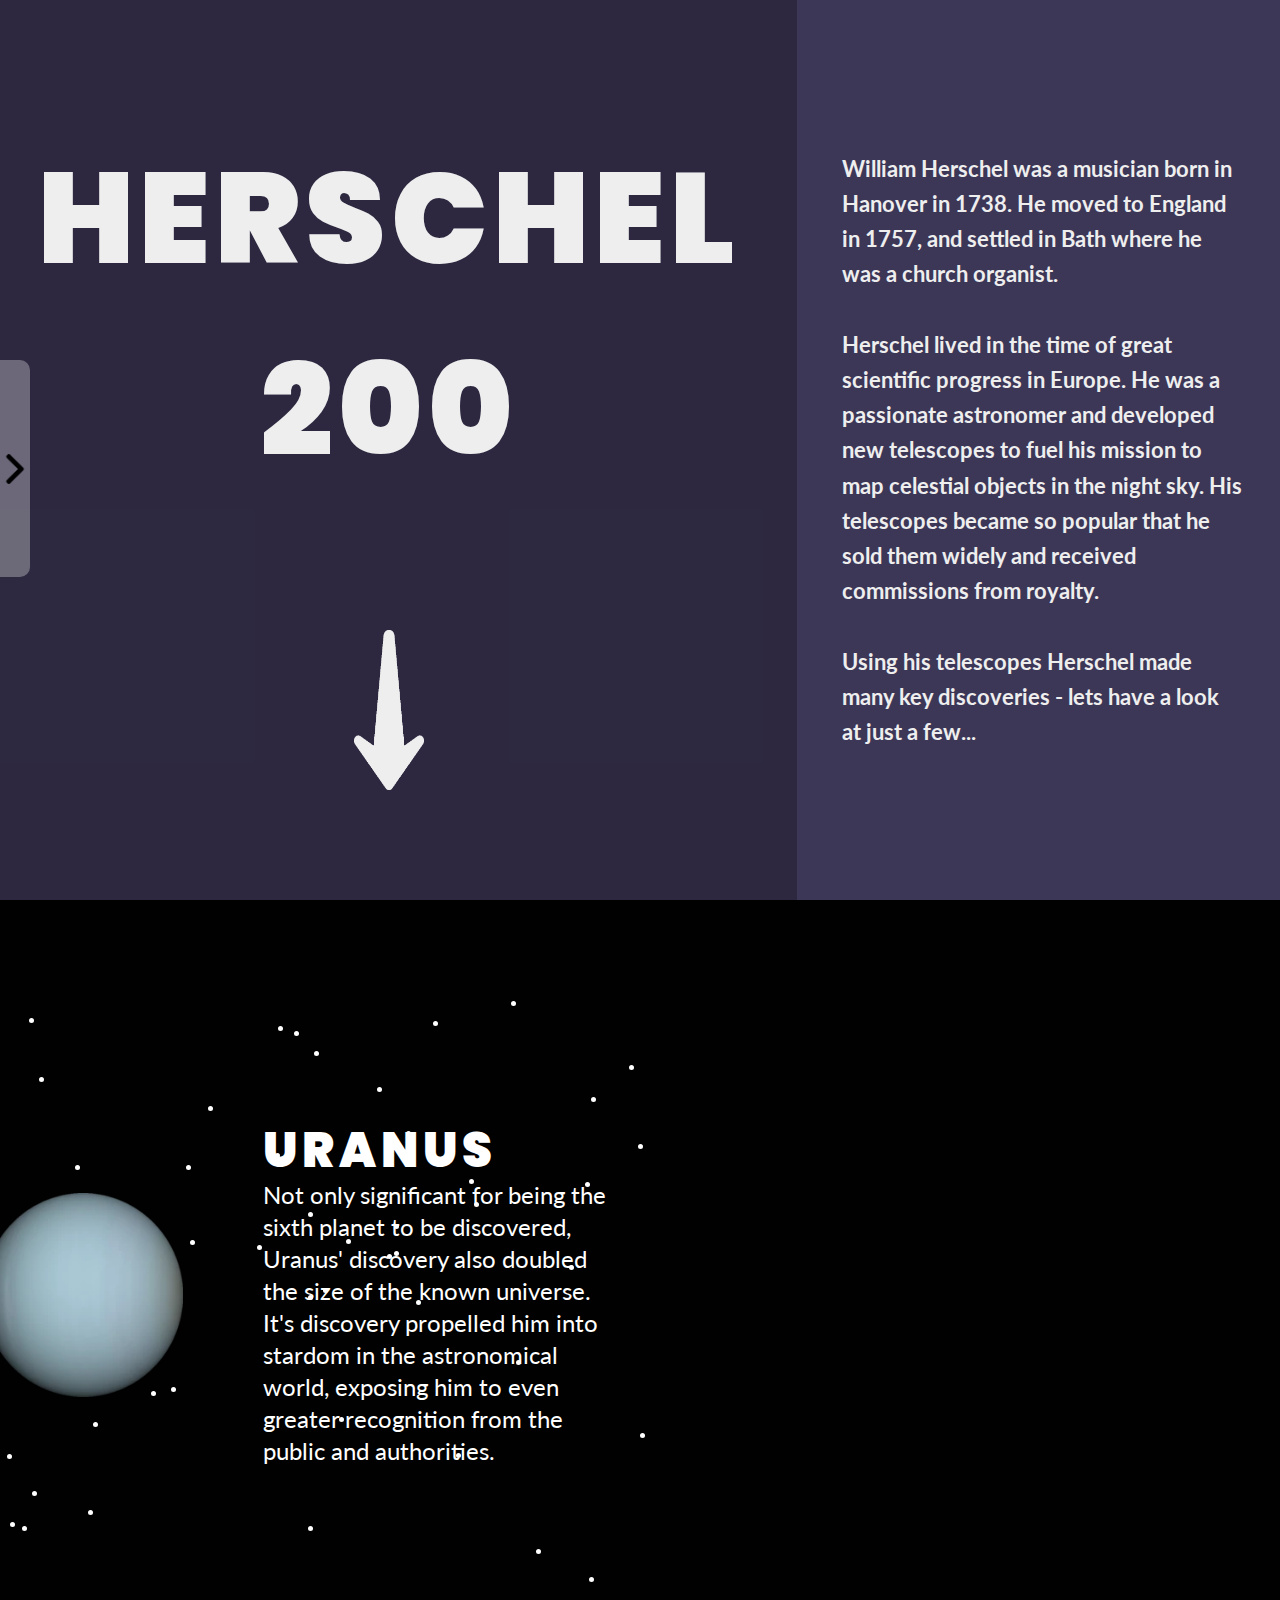
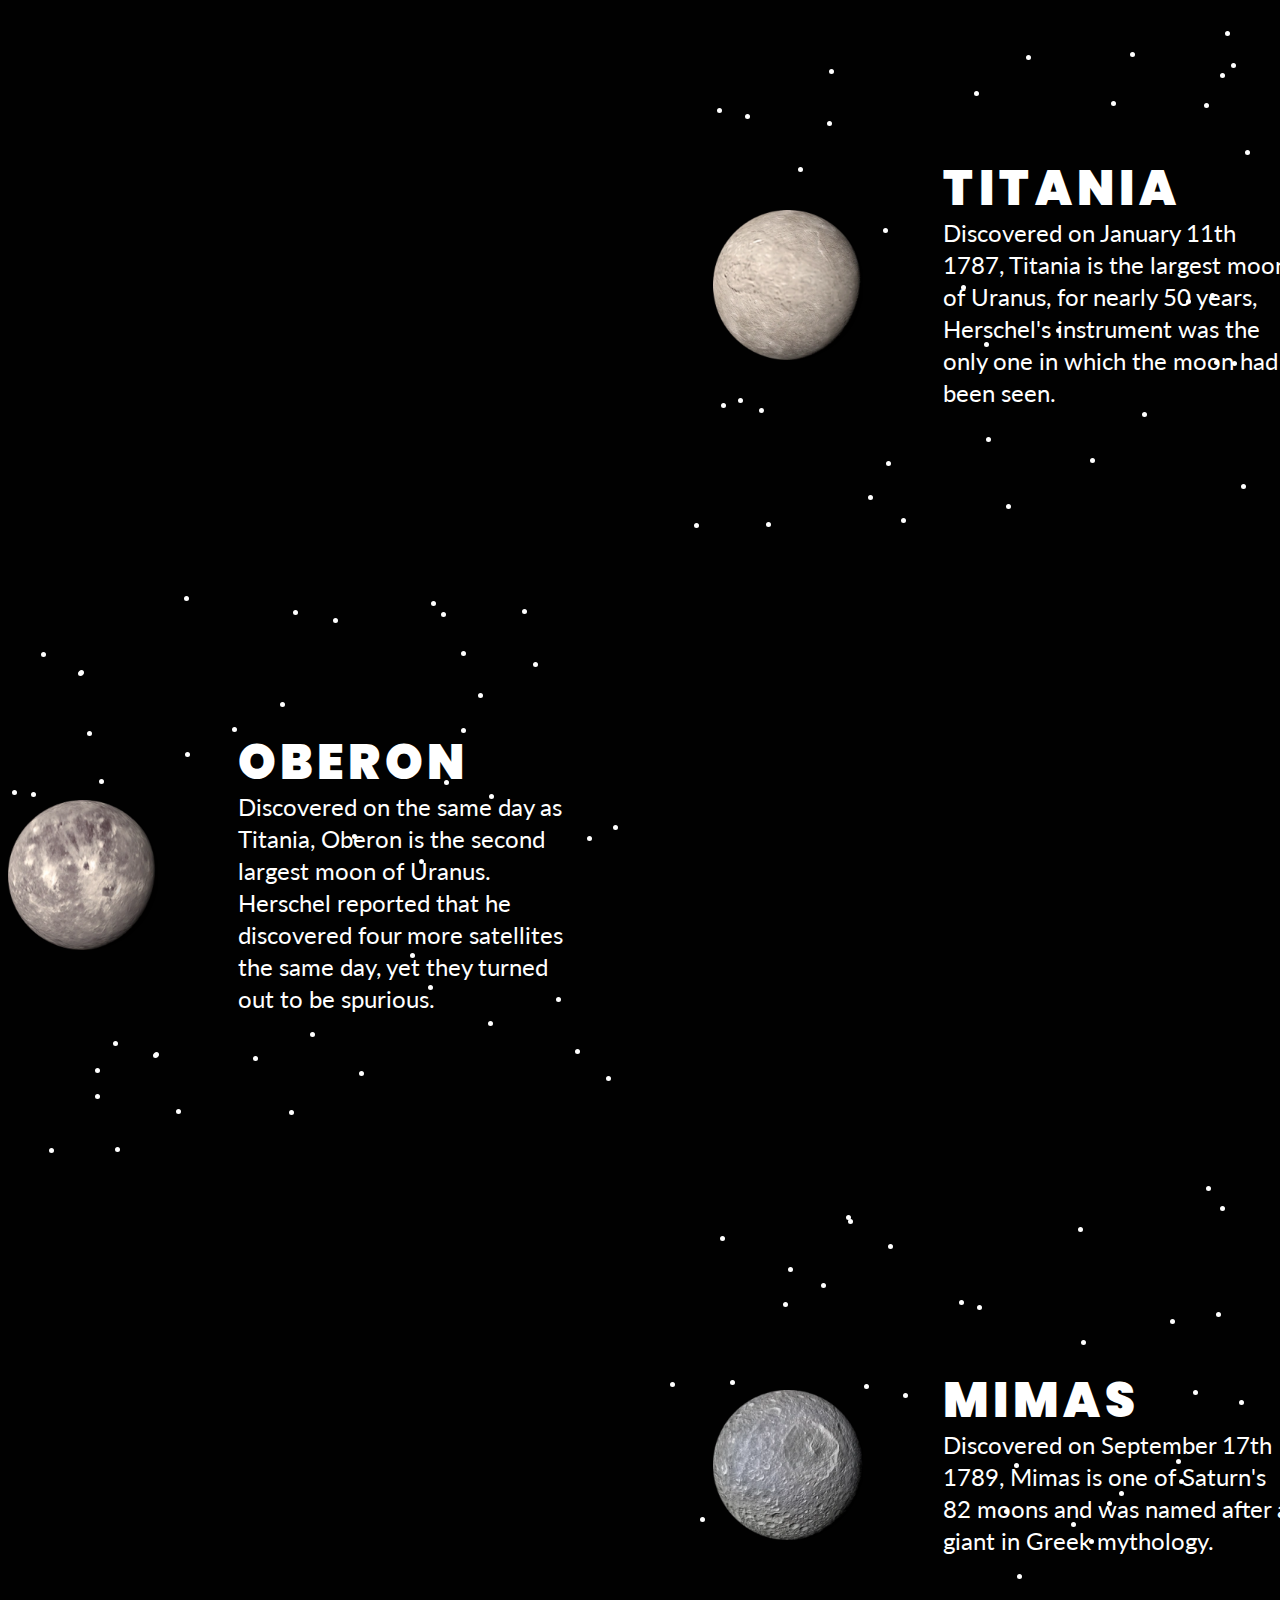
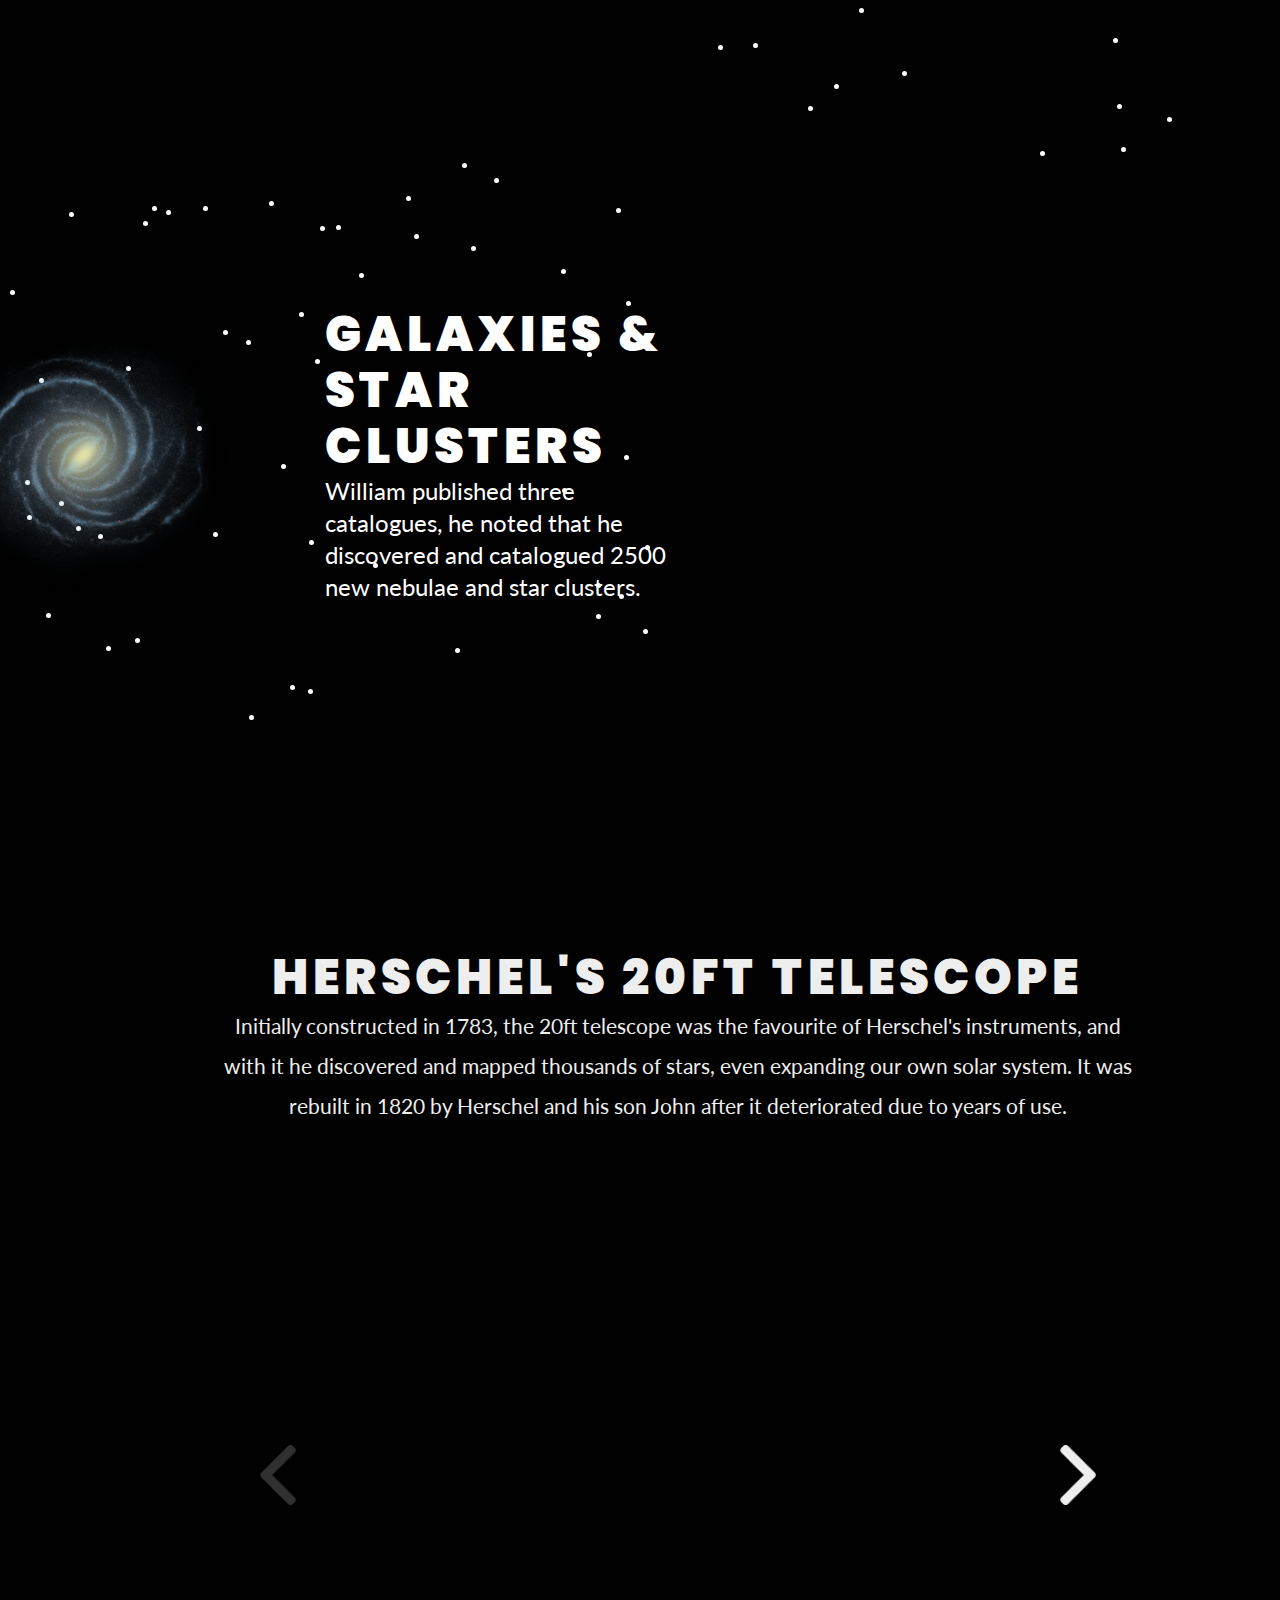
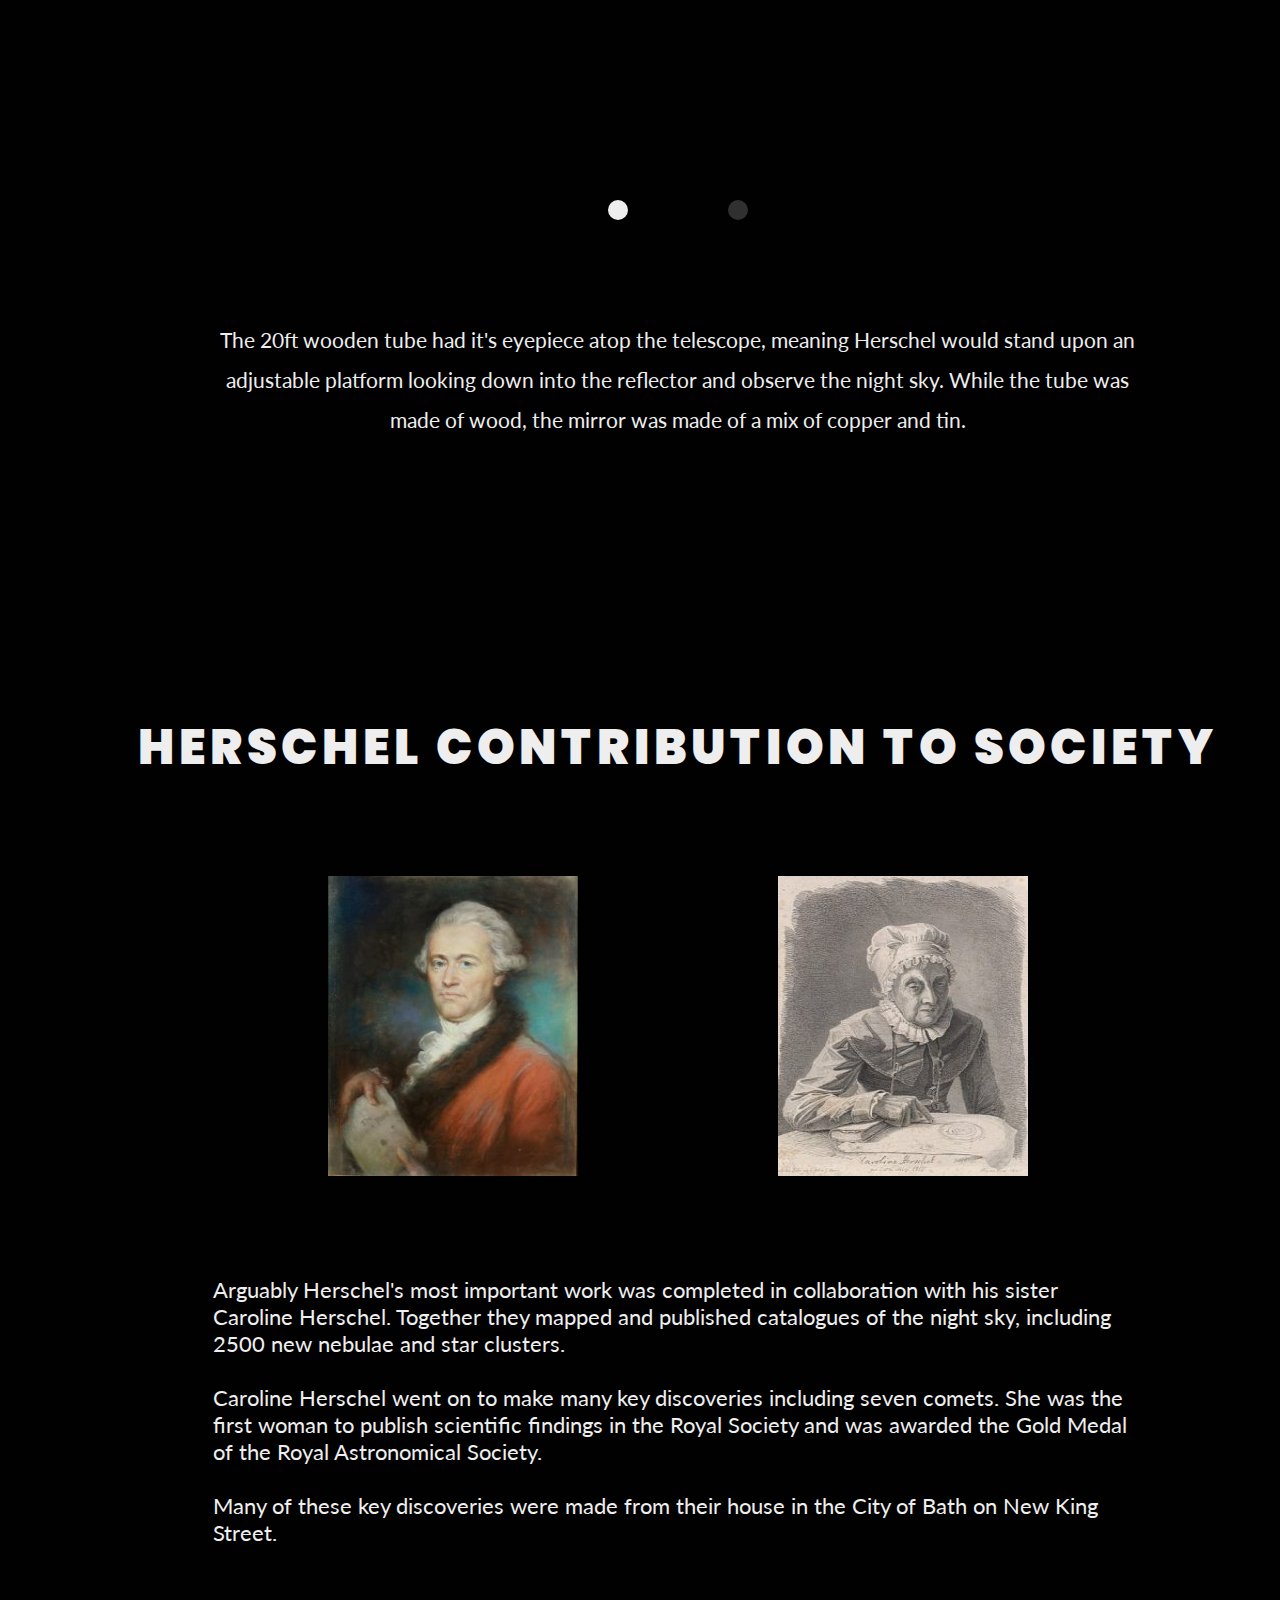
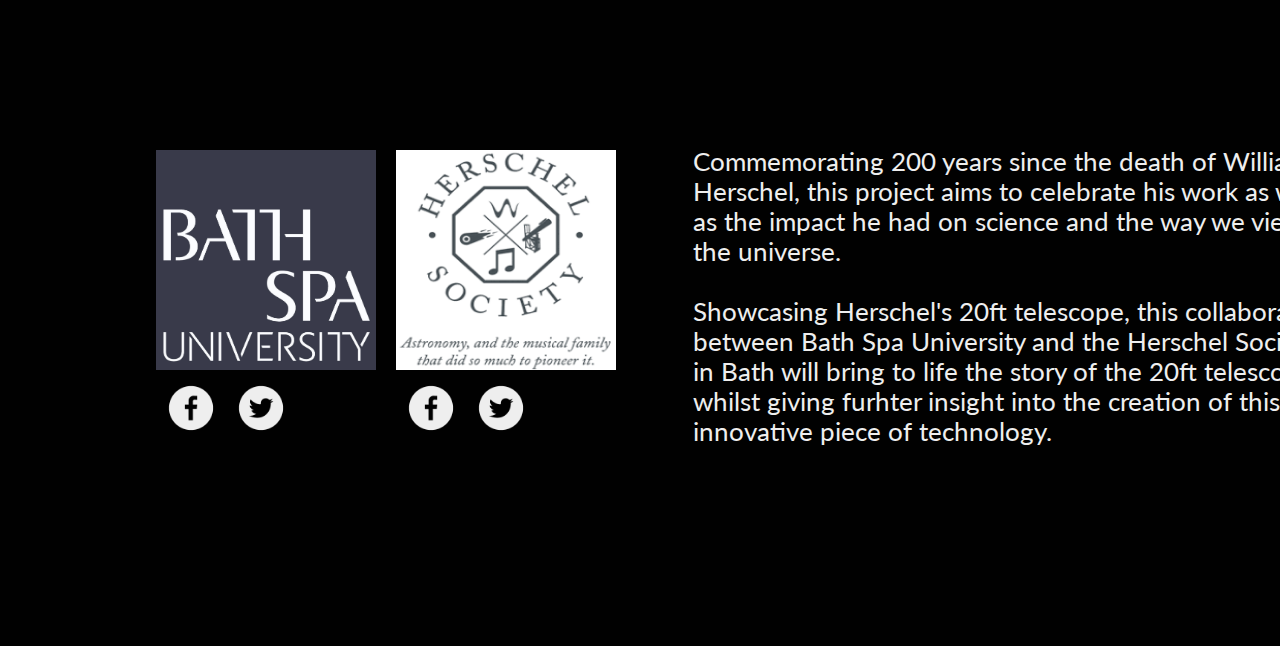
==== index.html @ 9fc3a882 "Changed nav href" ====
<!DOCTYPE html>
<html>
  <head>
    <meta charset="UTF-8" />
    <meta name="viewport" content="width=device-width, initial-scale=1.0" />
    <link rel="stylesheet" href="main.css" />
    <link rel="stylesheet" href="responsive.css" />
    <script src="scripts.js"></script>
  </head>

  <body onload="createStars()">
    <nav class="nav-container">
      <li class="nav">
        <ul>
          <a class="nav-link" href="#home">Home</a>
        </ul>
        <ul>
          <a class="nav-link" href="#model-title">Model</a>
        </ul>
        <ul>
          <a class="nav-link" href="#history">History</a>
        </ul>
      </li>
      <img id="nav-arrow" src="images/right-arrow.png" onclick="openNav()" />
    </nav>

    <!-- <img id="line" src="./images/straight-line.png" /> -->
    <main class="grid-container">
      <header id="home">
        <!-- <div class="shape"></div> -->
        <!-- <img class="rectangle" src="images/Rectangle.svg"> -->
        <div class="header-container">
          <h1>
            HERSCHEL<br />
            200
          </h1>
          <!-- <p>Begin your journey...</p> -->
          <a href="#uranus">
            <img id="header-arrow-desktop" src="images/down-arrow.png"
          /></a>
        </div>

        <p class="header-p-text">
          William Herschel was a musician born in Hanover in 1738. He moved to
          England in 1757, and settled in Bath where he was a church
          organist.<br /><br />Herschel lived in the time of great scientific
          progress in Europe. He was a passionate astronomer and developed new
          telescopes to fuel his mission to map celestial objects in the night
          sky. His telescopes became so popular that he sold them widely and
          received commissions from royalty.<br /><br />Using his telescopes
          Herschel made many key discoveries - lets have a look at just a few...
        </p>
        <a href="#uranus">
          <img id="header-arrow-mobile" src="images/down-arrow.png"
        /></a>
      </header>

      <div id="uranus" class="timeline-section">
        <div class="star"></div>
        <img class="timeline-img" src="images/uranus3.png" />
        <div class="timeline-text">
          <h2>URANUS</h2>
          <p>
            Not only significant for being the sixth planet to be discovered,
            Uranus' discovery also doubled the size of the known universe. It's
            discovery propelled him into stardom in the astronomical world,
            exposing him to even greater recognition from the public and
            authorities.
          </p>
        </div>
      </div>

      <div id="titania" class="timeline-section">
        <img class="timeline-img" src="images/titania.png" />
        <div class="timeline-text">
          <h2>TITANIA</h2>
          <p>
            Discovered on January 11th 1787, Titania is the largest moon of
            Uranus, for nearly 50 years, Herschel's instrument was the only one
            in which the moon had been seen.
          </p>
        </div>
      </div>

      <div id="oberon" class="timeline-section">
        <img class="timeline-img" src="images/oberon.png" />
        <div class="timeline-text">
          <h2>OBERON</h2>
          <p>
            Discovered on the same day as Titania, Oberon is the second largest
            moon of Uranus. Herschel reported that he discovered four more
            satellites the same day, yet they turned out to be spurious.
          </p>
        </div>
      </div>

      <div id="mimas" class="timeline-section">
        <img class="timeline-img" src="images/mimas.png" />
        <div class="timeline-text">
          <h2>MIMAS</h2>
          <p>
            Discovered on September 17th 1789, Mimas is one of Saturn's 82 moons
            and was named after a giant in Greek mythology.
          </p>
        </div>
      </div>

      <div id="galaxy" class="timeline-section">
        <img class="timeline-img" src="images/milkyway.png" />

        <div class="timeline-text">
          <h2>GALAXIES & STAR CLUSTERS</h2>
          <p>
            William published three catalogues, he noted that he discovered and
            catalogued 2500 new nebulae and star clusters.
          </p>
        </div>
      </div>

      <section class="pre-model-text">
        <h2 id="model-title">HERSCHEL'S 20FT TELESCOPE</h2>
        <p>
          Initially constructed in 1783, the 20ft telescope was the favourite of
          Herschel's instruments, and with it he discovered and mapped thousands
          of stars, even expanding our own solar system. It was rebuilt in 1820
          by Herschel and his son John after it deteriorated due to years of
          use.
        </p>
      </section>

      <section id="model-container">
        <div class="model-nav-container">
          <img
            class="model-arrow model-arrow-disabled"
            src="images/arrow-white-left.png"
            onclick="showModel1()"
          />
          <div id="sketchfab-embed-wrapper">
            <iframe
              id="model"
              title="Gregorian reflecting telescope (1700s)"
              width="100%"
              height="100%"
              ui_hint="2"
              frameborder="0"
              allowfullscreen
              mozallowfullscreen="true"
              webkitallowfullscreen="true"
              allow="autoplay; fullscreen; xr-spatial-tracking"
              xr-spatial-tracking
              execution-while-out-of-viewport
              execution-while-not-rendered
              web-share
              src="https://sketchfab.com/models/60e8c68180094d21a83f2340aa8d6013/embed"
            >
            </iframe>
          </div>
          <img
            class="model-arrow"
            src="images/arrow-white-right.png"
            onclick="showModel2()"
          />
        </div>

        <div class="thumbnail-container">
          <button class="thumbnail" onclick="showModel1()"></button>
          <button
            class="thumbnail thumbnail-disabled"
            onclick="showModel2()"
          ></button>
        </div>
      </section>

      <section class="post-model-text">
        <p>
          The 20ft wooden tube had it's eyepiece atop the telescope, meaning
          Herschel would stand upon an adjustable platform looking down into the
          reflector and observe the night sky. While the tube was made of wood,
          the mirror was made of a mix of copper and tin.
        </p>
      </section>

      <section id="history">
        <h2>HERSCHEL CONTRIBUTION TO SOCIETY</h2>
        <div class="history-img-container">
          <img class="william-img" src="images/william.jpg" />
          <img class="caroline-img" src="images/caroline.jpg" />
        </div>
        <p>
          Arguably Herschel's most important work was completed in collaboration
          with his sister Caroline Herschel. Together they mapped and published
          catalogues of the night sky, including 2500 new nebulae and star
          clusters.<br /><br />
          Caroline Herschel went on to make many key discoveries including seven
          comets. She was the first woman to publish scientific findings in the
          Royal Society and was awarded the Gold Medal of the Royal Astronomical
          Society.<br /><br />
          Many of these key discoveries were made from their house in the City
          of Bath on New King Street.
        </p>
      </section>

      <footer>
        <div class="company-container">
          <a href="https://www.bathspa.ac.uk/" target="_blank">
            <img class="company-logo" src="images/BSpaLogo.jpg"
          /></a>
          <div class="social-container">
            <a
              href="https://www.facebook.com/bath.spa.university/"
              target="_blank"
            >
              <img class="social-media-links" src="images/facebook.png"
            /></a>

            <a href="https://twitter.com/BathSpaUni" target="_blank">
              <img class="social-media-links" src="images/twitter.png"
            /></a>
          </div>
        </div>

        <div class="company-container">
          <a href="http://herschelsociety.org.uk/" target="_blank">
            <img class="company-logo" src="images/herschellogo2.png"
          /></a>

          <div class="social-container">
            <a href="https://www.facebook.com/groups/bathhs" target="_blank">
              <img class="social-media-links" src="images/facebook.png"
            /></a>

            <a href="https://twitter.com/c_herschelsoc" target="_blank">
              <img class="social-media-links" src="images/twitter.png"
            /></a>
          </div>
        </div>
      </footer>
      <p class="footer-text">
        Commemorating 200 years since the death of William Herschel, this
        project aims to celebrate his work as well as the impact he had on
        science and the way we view the universe. <br /><br />Showcasing
        Herschel's 20ft telescope, this collaboration between Bath Spa
        University and the Herschel Society in Bath will bring to life the story
        of the 20ft telescope whilst giving furhter insight into the creation of
        this innovative piece of technology.
      </p>
    </main>
    <!-- <img id="map" src="images/bath-map" /> -->
  </body>
</html>
---- main.css ----
@import url("https://fonts.googleapis.com/css2?family=Roboto+Mono&display=swap");
@import url("https://fonts.googleapis.com/css2?family=Overlock:wght@400;700;900&display=swap");
@import url("https://fonts.googleapis.com/css2?family=Lato:wght@400;700;900&family=Poppins:wght@700;900&display=swap");

@font-face {
  font-family: boomer;
  src: url(fonts/boomer_tantrum.otf);
}

@font-face {
  font-family: prominder;
  src: url(fonts/PROMINDER.REGULAR.OTF);
}

@font-face {
  font-family: nexa;
  src: url(fonts/NexaText-Trial-Bold.ttf) format("ttf");
}

@keyframes starFade {
  0% {
    opacity: 0.1;
  }
  50% {
    opacity: 1;
  }
  100% {
    opacity: 0.1;
  }
}

* {
  margin: 0px;
  padding: 0px;
}

html {
  scroll-behavior: smooth;
  margin: 0px;
}
body {
  /* min-width: 100vw; */
  min-height: 100vh;
  width: 100%;
  margin: 0;
  padding: 0;
  background: url(images/WebsiteBackGroundWithTelescope.jpg);
  background-repeat: no-repeat;
  background-color: #010101;
  font-family: "Lato", sans-serif;
}

/* header styles*/

header {
  display: flex;
  justify-content: space-around;
  /* align-items: center; */
  color: #eee;
  /* padding: 30px; */
  width: 100%;
  min-height: 100vh;
  /* max-width: 1450px;
  min-width: 400px; */
  font-size: 2rem;
  margin-bottom: 100px;
  background-color: rgba(73, 66, 104, 0.61);
  z-index: 1;
  grid-area: 1 / 1 / 2 / 11;
}

.rectangle {
  position: absolute;
  min-width: 1000px;
  max-width: 100%;
  max-height: 700px;
  top: 17%;
  transform: rotate(7deg);
  z-index: -1;
}

h1 {
  text-align: center;
  font-weight: 900;
  font-size: 8rem;
  letter-spacing: 5px;
  font-family: "Poppins", sans-serif;
  padding: 20px;
  /* grid-area: 1 / 1 / 2 / 5; */
}

.header-p-text {
  display: flex;
  justify-items: center;
  align-items: center;
  font-size: 1.4rem;
  line-height: 2.2rem;
  font-weight: 700;
  width: 400px;
  height: 100%;
  padding: 0px 100px;
  align-self: center;
  background-color: rgba(73, 66, 104, 0.582);
  /* border-radius: 50%; */
  /* grid-area: 1 / 8 / 2 / 11; */
}

.header-container {
  display: flex;
  flex-direction: column;
  justify-content: space-evenly;
  align-items: center;
}

#header-arrow-desktop {
  width: 150px;
  height: 180px;
  cursor: pointer;
  transition: all 1s;
}

#header-arrow-desktop:hover {
  transform: translateY(75px);
}

#header-arrow-mobile {
  display: none;
  width: 150px;
  height: 180px;
  cursor: pointer;
  transition: all 1s;
}

h2 {
  font-size: 3rem;
  font-weight: 900;
  font-family: "Poppins", sans-serif;
  letter-spacing: 5px;
  line-height: 3.5rem;
  margin: 0;
}

.social-media-links {
  width: 50px;
  margin: 10px;
  float: right;
}

/* nav styles */

.nav-container {
  position: fixed;
  background-color: rgba(255, 255, 255, 0.3);
  top: 40%;
  left: -150px;
  display: flex;
  justify-content: center;
  align-items: center;
  border-top-right-radius: 10px;
  border-bottom-right-radius: 10px;
  transition: all 0.75s;
  z-index: 2;
}

#nav-arrow {
  width: 30px;
  height: 30px;
  cursor: pointer;
  transition: all 0.75s;
}

.arrow-rotate {
  transition: all 0.75s;
  transform: rotate(180deg);
}

.nav {
  list-style: none;
}

.nav-active {
  left: 0px;
  background-color: rgba(255, 255, 255, 0.9);
}

ul {
  cursor: pointer;
  width: 100px;
  /* background-color: #b3b5bd; */
  padding: 20px;
  margin: 10px 10px 10px 0px;
  color: black;
  text-align: center;
}

ul:hover {
  background-color: rgba(129, 129, 129, 0);
  font-weight: bold;
}

.nav-link {
  text-decoration: none;
  color: black;
}

.intro {
  font-size: 1.5rem;
  color: rgb(143, 149, 152) 111;
  text-align: center;
  color: #eee;
  margin-bottom: 100px;
  /* grid-column-start: 2;
  grid-column-end: 12; */
}

/* model styles */

.pre-model-text {
  text-align: center;
  min-height: 250px;
  color: #eee;
  font-size: 1.3rem;
  line-height: 2.5rem;
  font-weight: 400;
  padding: 0px 200px;
  margin-top: 200px;
  grid-area: 9 / 3 / 10 / 9;
}

.model-nav-container {
  display: flex;
  align-items: center;
}

.model-arrow {
  width: 60px;
  height: 60px;
  margin: 20px;
  cursor: pointer;
  transition: all 1s;
}

.model-arrow-disabled {
  opacity: 0.2;
  cursor: default;
}

#model-container {
  display: flex;
  flex-direction: column;
  justify-content: center;
  align-items: center;
  color: #eee;
  /* min-height: 100vh; */
  grid-area: 10 / 3 / 11 / 9;
}

#sketchfab-embed-wrapper {
  /* min-width: 700px;
  max-width: 1300px; */
  width: 900px;
  height: 800px;
  display: flex;
  justify-content: center;
}

.thumbnail-container {
  display: flex;
  justify-content: center;
  min-width: 700px;
  width: 850px;
}

.thumbnail {
  width: 20px;
  height: 20px;
  border-radius: 50%;
  margin: 50px;
  border: none;
  cursor: default;
  background-color: #eee;
  transition: all 0.5s;
}

.thumbnail-disabled {
  opacity: 0.2;
  cursor: pointer;
}

.post-model-text {
  text-align: center;
  min-height: 400px;
  color: #eee;
  font-size: 1.3rem;
  line-height: 2.5rem;
  font-weight: 400;
  padding: 0px 200px;
  margin-top: 50px;
  grid-area: 11 / 3 / 12 / 9;
}

/*grid layout*/

.grid-container {
  display: grid;
  grid-template-columns: repeat(10, 1fr);
  grid-template-rows: repeat(18, auto);
  /* max-width: 1800px; */
  /* margin-right: 0px; */
  /* padding: 20px; */
}

/* timeline styles */

.timeline-section {
  position: relative;
  min-height: 45vh;
  min-width: 100%;
  justify-self: center;
}

.star {
  position: absolute;
  width: 5px;
  height: 5px;
  background: white;
  border-radius: 100%;
  right: 50%;
  top: 50%;
  z-index: -1;
  transition: all 1s;
  animation: starFade 4s infinite;
  /* animation-iteration-count: infinite; */
}

.timeline-text {
  font-size: 1.5rem;
  line-height: 2rem;
  color: #fff;
  padding: 30px;
  min-width: 350px;
  max-width: 300px;
  /* grid-column-start: 3;
  grid-column-end: 11; */
}

.timeline-img {
  max-width: 180px;
  margin-right: 50px;
}

/* column classes */

#uranus {
  display: flex;
  width: 100%;
  padding: 25px;
  grid-area: 2 / 3 / 3 / 5;
  align-items: center;
  justify-content: center;
}

#uranus img {
  min-width: 250px;
}

#titania {
  display: flex;
  width: 100%;
  padding: 25px;
  grid-area: 3 / 8 / 4 / 9;
  align-items: center;
  justify-content: center;
}

#oberon {
  display: flex;
  width: 100%;
  padding: 25px;
  grid-area: 4 / 3 / 5 / 5;
  align-items: center;
  justify-content: center;
}

#mimas {
  display: flex;
  width: 100%;
  padding: 25px;
  grid-area: 5 / 7 / 6 / 9;
  align-items: center;
  justify-content: center;
}

#galaxy {
  display: flex;
  width: 100%;
  padding: 25px;
  grid-area: 6 / 3 / 7 / 5;
  align-items: center;
  justify-content: center;
}

#galaxy img {
  min-width: 325px;
}

#line {
  position: absolute;
  top: 800px;
  left: 850px;
  z-index: -1;
  opacity: 0.4;
}

/* history section */

#history {
  min-height: 250px;
  color: #eee;
  grid-area: 12 / 3 / 13 / 9;
  text-align: center;
}

#history p {
  font-size: 1.4rem;
  padding: 0px 200px;
  text-align: left;
}

.history-img-container {
  display: flex;
  justify-content: center;
  align-items: center;
}

.william-img {
  margin: 100px;
  width: 250px;
  height: 300px;
}

.caroline-img {
  margin: 100px;
  width: 250px;
  height: 300px;
}

/*--FooterStuff--*/

footer {
  display: flex;
  justify-content: flex-end;
  color: #eee;
  min-height: 700px;
  grid-area: 13 / 4 / 14 / 6;
}

.footer-text {
  color: #eee;
  align-self: center;
  font-size: 1.6rem;
  width: 650px;
  grid-area: 13 / 7 / 14 / 9;
}

.company-container {
  display: flex;
  flex-direction: column;
  justify-content: center;
  /* background-color: #eee; */
  margin: 10px;
}

.social-container {
  display: flex;
  justify-content: flex-start;
}
.company-logo {
  width: 247px;
  height: 274px;
}

#map {
  background-size: contain;
  min-width: 100%;
  /* max-width: 100%; */
  max-height: 100vh;
  background-color: #010101;
  background-blend-mode: lighten;
  grid-area: 14 / 1 / 15 / 10;
}
---- responsive.css ----
@media screen and (max-width: 1600px) {
  .timeline-img {
    width: 200px;
    margin-right: 50px;
  }

  .timeline-section {
    min-height: 60vh;
  }

  #header-arrow-desktop {
    width: 130px;
    height: 160px;
    cursor: pointer;
    transition: all 1s;
  }

  .header-p-text {
    display: flex;
    justify-items: center;
    align-items: center;
    font-size: 1.4rem;
    line-height: 2.2rem;
    font-weight: 700;
    width: 400px;
    height: 100%;
    padding: 0px 45px;
    align-self: center;
    background-color: rgba(73, 66, 104, 0.582);
    /* border-radius: 50%; */
    /* grid-area: 1 / 8 / 2 / 11; */
  }

  #header-arrow-desktop:hover {
    transform: translateY(40px);
  }

  #uranus {
    grid-area: 2 / 4 / 3 / 6;
  }

  #titania {
    grid-area: 3 / 7 / 4 / 9;
  }

  #oberon {
    grid-area: 4 / 4 / 5 / 6;
  }

  #mimas {
    grid-area: 5 / 7 / 6 / 9;
  }

  #galaxy {
    grid-area: 6 / 4 / 7 / 6;
  }

  footer {
    grid-area: 13 / 5 / 14 / 6;
  }

  #sketchfab-embed-wrapper {
    width: 700px;
    height: 550px;
  }

  .company-logo {
    width: 220px;
    height: 220px;
  }
}

@media screen and (max-width: 1300px) {
  .timeline-img {
    width: 150px;
    margin-right: 50px;
  }

  #uranus {
    grid-area: 2 / 2 / 3 / 6;
  }

  #uranus img {
    min-width: 200px;
  }

  #titania {
    grid-area: 3 / 7 / 4 / 9;
  }

  #oberon {
    grid-area: 4 / 2 / 5 / 6;
  }

  #mimas {
    grid-area: 5 / 7 / 6 / 9;
  }

  #galaxy {
    grid-area: 6 / 2 / 7 / 6;
  }

  /* #sketchfab-embed-wrapper {
    width: 700px;
    height: 550px;
  } */
}

@media screen and (max-width: 1100px) {
  .timeline-img {
    width: 150px;
    margin-right: 50px;
  }

  #uranus {
    grid-area: 2 / 2 / 3 / 6;
  }

  #titania {
    grid-area: 3 / 7 / 4 / 9;
  }

  #oberon {
    grid-area: 4 / 2 / 5 / 6;
  }

  #mimas {
    grid-area: 5 / 7 / 6 / 9;
  }

  #galaxy {
    grid-area: 6 / 2 / 7 / 6;
  }

  /* #sketchfab-embed-wrapper {
    width: 700px;
    height: 550px;
  } */
}

@media screen and (max-width: 800px) and (min-width: 481px) {
  .grid-container {
    grid-template-columns: repeat(6, 1fr);
  }

  .timeline-img {
    width: 120px;
    margin-right: 50px;
  }

  .timeline-section {
    min-height: 60vh;
  }

  header {
    flex-direction: column;
    justify-content: space-around;
    align-items: center;
    /* padding: 30px; */
    width: 100%;
    min-height: 100vh;
    /* max-width: 1450px;
    min-width: 400px; */
    font-size: 1.4rem;
    margin-bottom: 100px;
    background-color: rgba(73, 66, 104, 0.61);
    z-index: 1;
    grid-area: 1 / 1 / 2 / 7;
  }
  .header-p-text {
    display: flex;
    justify-items: center;
    align-items: center;
    font-size: 1.2rem;
    line-height: 2rem;
    font-weight: 700;
    width: 50%;
    height: 50%;
    padding: 75px;
    align-self: center;
    background-color: rgba(73, 66, 104, 0.582);
    /* border-radius: 50%; */
    /* grid-area: 1 / 8 / 2 / 11; */
  }

  .header-container {
    flex-direction: column;
    justify-content: space-between;
    align-items: center;
  }

  #header-arrow-desktop {
    display: none;
  }

  #header-arrow-mobile {
    display: block;
    width: 75px;
    height: 100px;
    margin: 40px 0px;
  }

  h1 {
    font-size: 5rem;
  }

  .timeline-text {
    line-height: 2rem;
    width: 0%;
    padding: 0px;
  }

  #uranus {
    grid-area: 2 / 3 / 3 / 5;
  }

  #uranus img {
    min-width: 150px;
  }

  #titania {
    grid-area: 3 / 3 / 4 / 5;
  }

  #oberon {
    grid-area: 4 / 3 / 5 / 5;
  }

  #mimas {
    grid-area: 5 / 3 / 6 / 5;
  }

  #moons {
    grid-area: 6 / 3 / 7 / 5;
  }

  #galaxy {
    grid-area: 7 / 3 / 8 / 5;
  }

  #galaxy img {
    min-width: 150px;
  }

  #model-container {
    grid-area: 9 / 2 / 10 / 6;
    width: 600px;
    /* min-height: 50vh; */
  }

  #sketchfab-embed-wrapper {
    width: 700px;
    height: 550px;
  }

  .thumbnail-container {
    /* min-width: 250px; */
    width: 700px;
  }

  .model-arrow {
    width: 35px;
    height: 35px;
    margin: 10px;
    cursor: pointer;
    transition: all 1s;
  }
  .thumbnail {
    width: 10px;
    height: 12px;
    margin: 25px;
  }

  h2 {
    line-height: 3.5rem;
  }

  .pre-model-text {
    font-size: 1.2rem;
    line-height: 2.2rem;
    font-weight: 400;
    padding: 0px 50px;
    min-height: 350px;
    margin-top: 100px;
    grid-area: 8 / 2 / 9 / 6;
  }

  .post-model-text {
    font-size: 1.2rem;
    line-height: 2.2rem;
    font-weight: 400;
    min-height: 450px;
    padding: 0px 50px;
    grid-area: 11 / 2 / 12 / 6;
  }

  /* history section */

  #history {
    min-height: 85vh;
    color: #eee;
    text-align: center;
    min-height: 950px;
    grid-area: 12 / 2 / 13 / 6;
  }

  #history p {
    font-size: 1.2rem;
    padding: 0px 40px;
  }

  .william-img {
    margin: 100px;
    width: 200px;
    height: 250px;
  }

  .caroline-img {
    margin: 100px;
    width: 200px;
    height: 250px;
  }

  /*--FooterStuff--*/

  footer {
    min-height: 400px;
    justify-content: space-between;
    align-items: center;
    grid-area: 13 / 2 / 14 / 6;
  }

  .footer-text {
    text-align: center;
    font-size: 1.2rem;
    padding: 0px 40px;
    margin-top: 50px;
    grid-area: 14 / 2 / 15 / 6;
  }

  .company-container {
    display: flex;
    flex-direction: column;
    /* background-color: #eee; */
    margin: 10px;
  }

  .social-container {
    display: flex;
    justify-content: space-around;
  }
  .company-logo {
    width: 247px;
    height: 274px;
  }

  #map {
    min-width: 100%;
    max-width: 120%;
    max-height: 100%;
    margin-top: 100px;
    grid-area: 15 / 2 / 16 / 6;
  }
}

@media screen and (max-width: 480px) {
  .grid-container {
    grid-template-columns: repeat(3, 1fr);
  }

  .timeline-img {
    width: 120px;
    margin-right: 50px;
  }

  .timeline-section {
    min-height: 45vh;
  }

  .nav-container {
    font-size: 1.2rem;
  }

  #nav-arrow {
    width: 50px;
    height: 50px;
  }

  header {
    flex-direction: column;
    justify-content: space-around;
    align-items: center;
    /* padding: 30px; */
    width: 100%;
    min-height: 100vh;
    /* max-width: 1450px;
    min-width: 400px; */
    font-size: 1.2rem;
    margin-bottom: 100px;
    background-color: transparent;
    z-index: 1;
    grid-area: 1 / 1 / 2 / 3;
  }
  .header-p-text {
    display: flex;
    justify-items: center;
    align-items: center;
    font-size: 1.4rem;
    line-height: 2rem;
    font-weight: 700;
    width: 70%;
    height: 80%;
    padding: 120px;
    border-radius: 50%;
    align-self: center;
    background-color: rgba(73, 66, 104, 0.61);
    /* border-radius: 50%; */
    /* grid-area: 1 / 8 / 2 / 11; */
  }

  .header-container {
    flex-direction: column;
    justify-content: space-between;
    align-items: center;
  }

  #header-arrow-desktop {
    display: none;
  }

  #header-arrow-mobile {
    display: block;
    width: 90px;
    height: 120px;
    margin: 60px 0px;
  }

  h1 {
    font-size: 6rem;
  }

  .timeline-text {
    padding: 0px;
    line-height: 2rem;
    width: 0%;
  }

  .timeline-img {
    width: 120px;
    /* max-width: 100px; */
    /* max-height: 50%; */
  }

  #uranus {
    grid-area: 4 / 2 / 5 / 3;
  }

  #uranus img {
    min-width: 150px;
  }

  #titania {
    grid-area: 5 / 2 / 6 / 3;
  }

  #oberon {
    grid-area: 6 / 2 / 7 / 3;
  }

  #mimas {
    grid-area: 7 / 2 / 8 / 3;
  }

  #galaxy {
    grid-area: 9 / 2 / 10 / 3;
  }

  #galaxy img {
    min-width: 150px;
  }

  #model-container {
    min-height: 400px;
    grid-area: 11 / 2 / 12 / 3;
  }

  #sketchfab-embed-wrapper {
    width: 650px;
    height: 700px;
  }

  .thumbnail-container {
    min-width: 200px;
    width: 450px;
  }

  .model-arrow {
    width: 50px;
    height: 50px;
    margin: 10px;
    cursor: pointer;
    transition: all 1s;
  }
  .thumbnail {
    width: 8px;
    height: 12px;
    margin: 25px;
  }

  h2 {
    line-height: 3.5rem;
    font-size: 2.5rem;
  }

  .pre-model-text {
    font-size: 1.2rem;
    min-height: 300px;
    line-height: 2rem;
    font-weight: 400;
    padding: 0px 100px;
    margin: 50px 0px;
    grid-area: 10 / 2 / 11 / 3;
  }

  .pre-model-text p {
    margin-top: 20px;
  }

  .post-model-text {
    font-size: 1.2rem;
    line-height: 2rem;
    font-weight: 400;
    padding: 0px 100px;
    margin: 50px 0px;
    min-height: 200px;
    grid-area: 12 / 2 / 13 / 3;
  }

  /* history section */

  #history {
    min-height: 1100px;
    /* margin-bottom: 100px; */
    grid-area: 13 / 2 / 14 / 3;
  }

  #history p {
    font-size: 1.2rem;
    padding: 0px 100px;
  }

  .william-img {
    margin: 100px;
    width: 200px;
    height: 250px;
  }

  .caroline-img {
    margin: 100px;
    width: 200px;
    height: 250px;
  }

  /*--FooterStuff--*/

  footer {
    min-height: 200px;
    justify-content: space-around;
    align-items: center;
    grid-area: 14 / 2 / 15 / 3;
  }

  .footer-text {
    text-align: center;
    font-size: 1.2rem;
    padding: 0px 100px;
    margin: 50px 0px;
    /* margin: 100px 0px; */
    grid-area: 15 / 2 / 16 / 3;
  }

  .company-container {
    display: flex;
    flex-direction: column;
    /* background-color: #eee; */
    margin: 10px;
  }

  .social-container {
    display: flex;
    justify-content: space-around;
  }
  .company-logo {
    width: 247px;
    height: 274px;
  }

  #map {
    min-width: 100%;
    max-width: 120%;
    max-height: 100%;
    margin-top: 100px;
    grid-area: 16 / 2 / 17 / 3;
  }
}
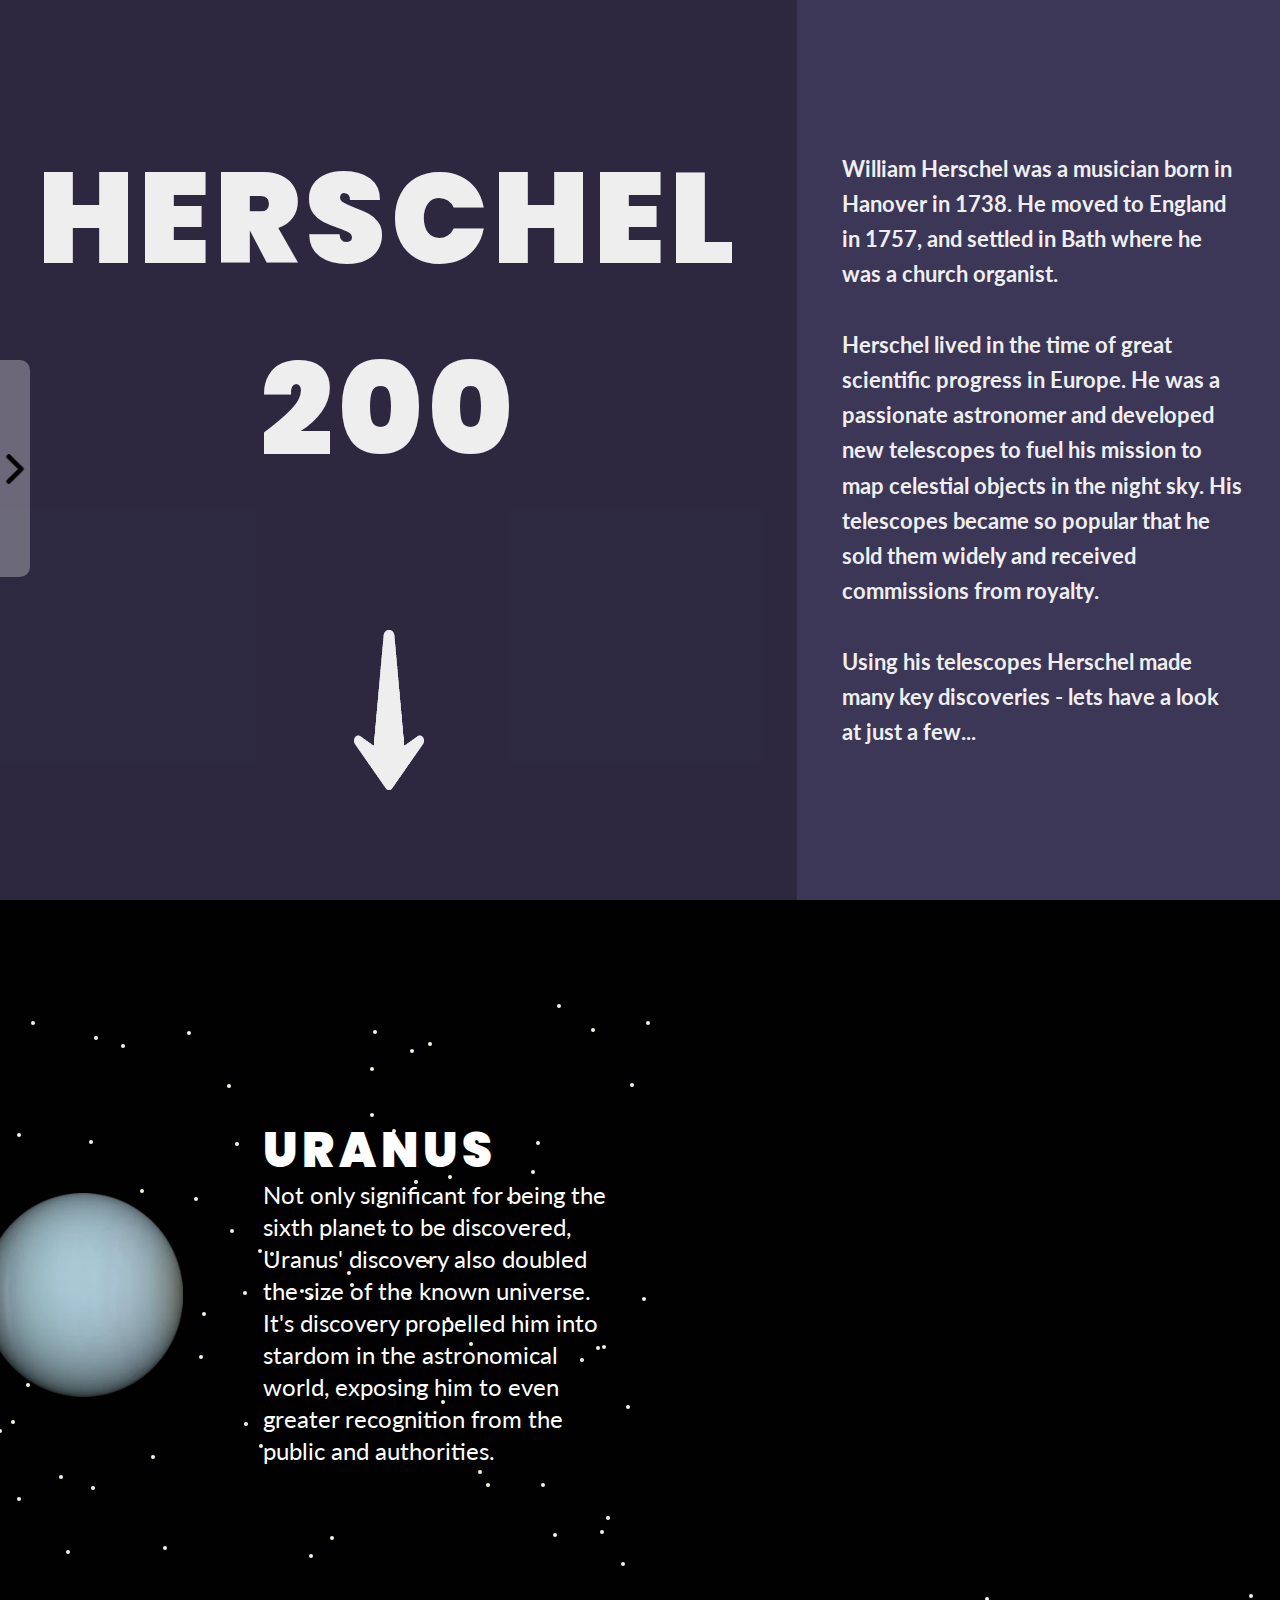
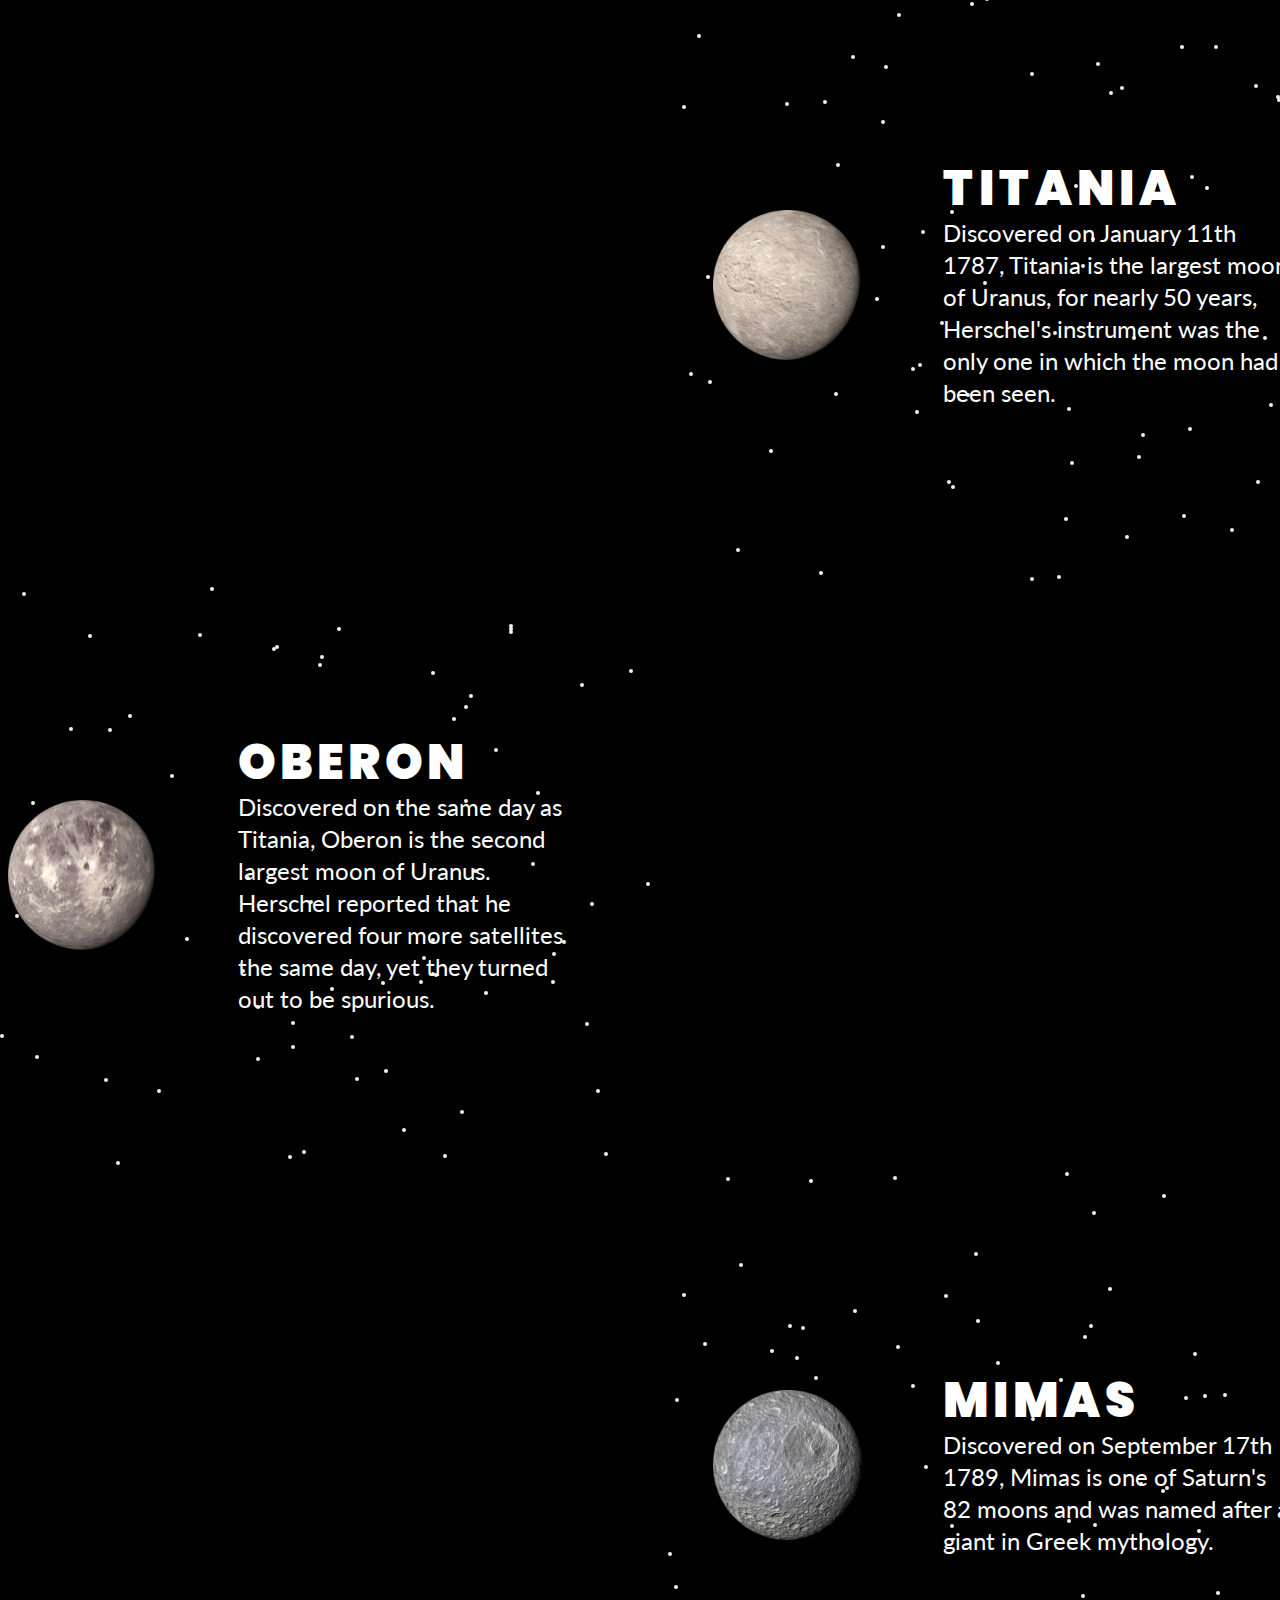
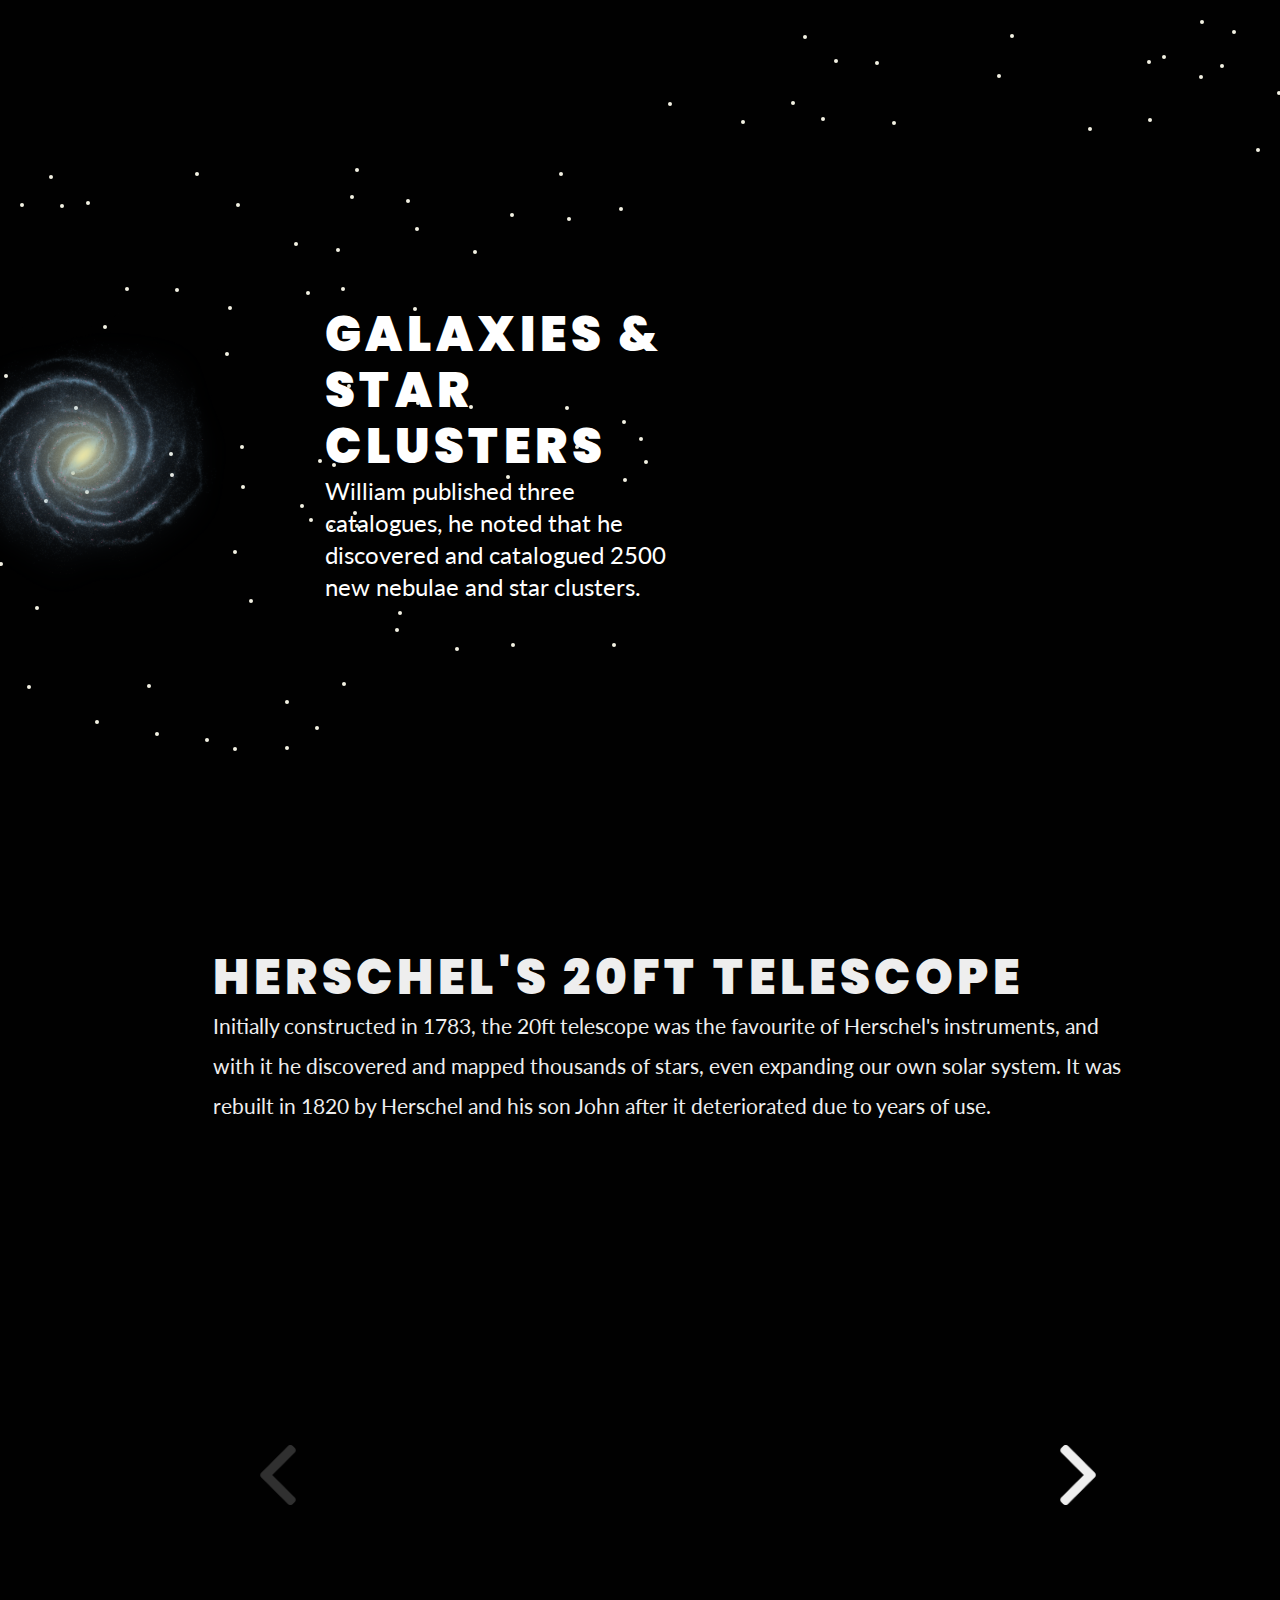
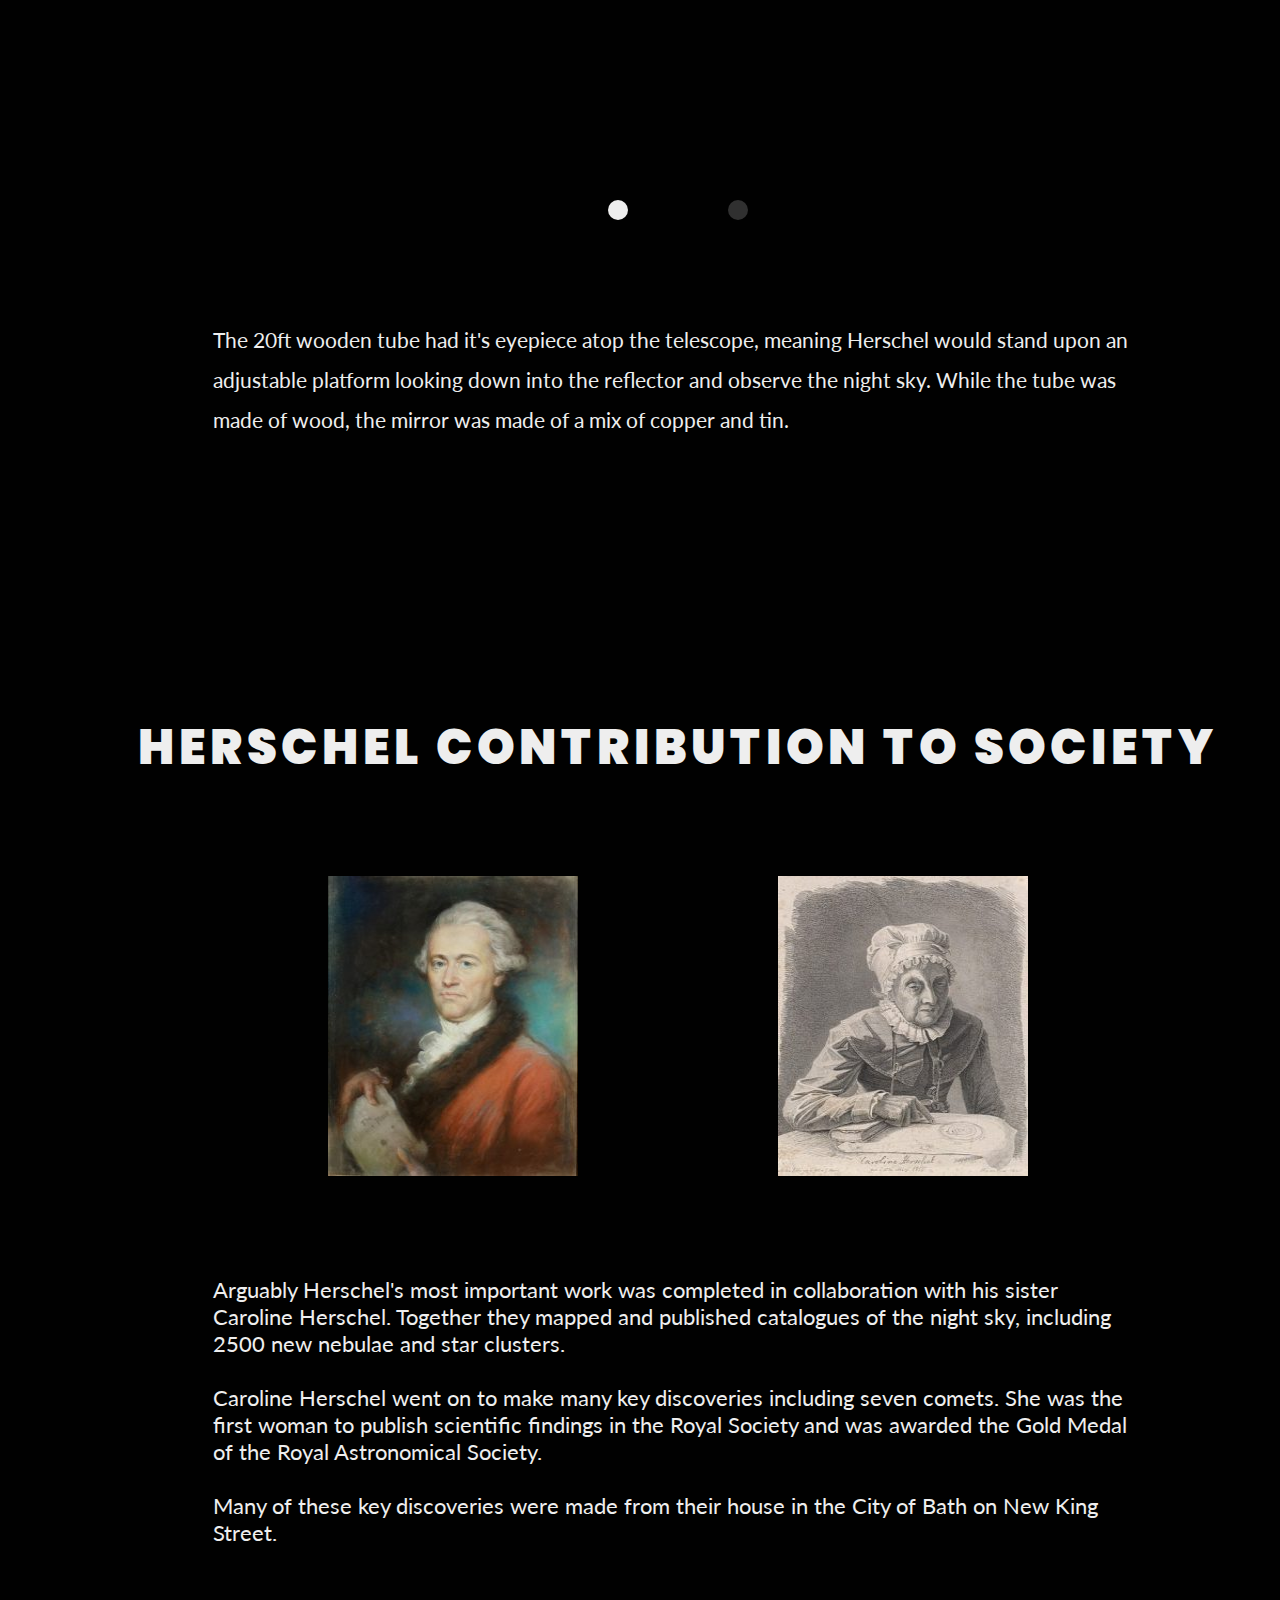
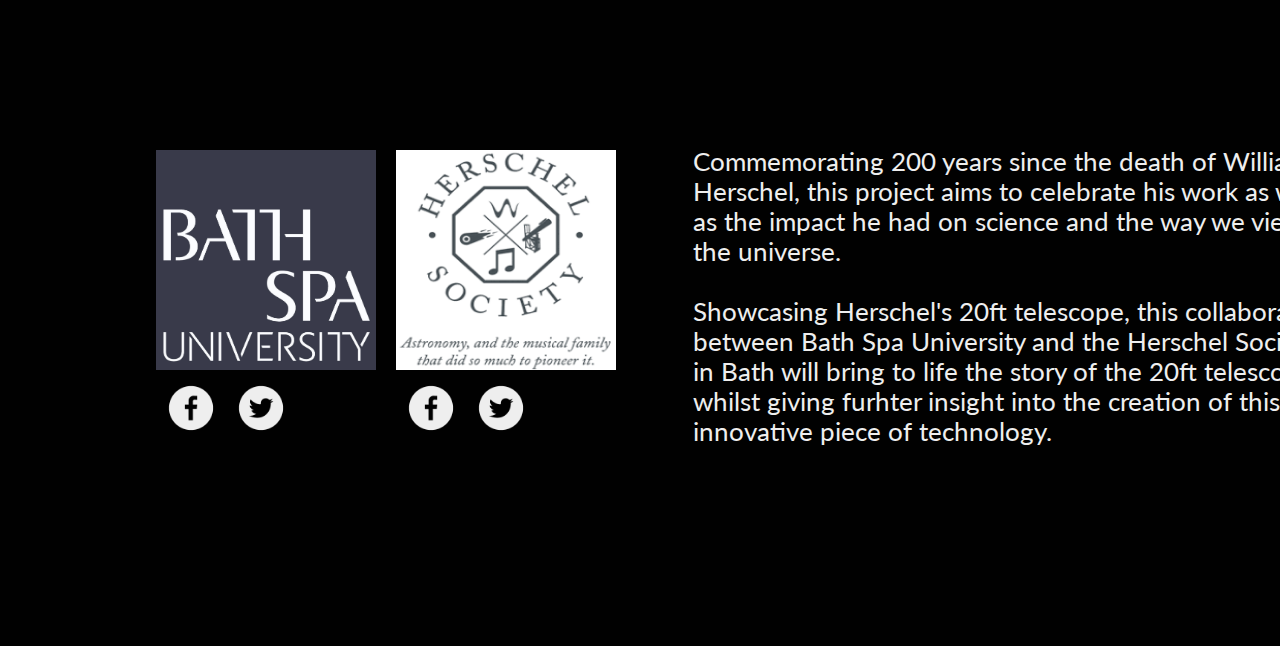
==== commit 72d530ec: "Deleted redundant code" ====
--- a/index.html
+++ b/index.html
@@ -24,17 +24,13 @@
       <img id="nav-arrow" src="images/right-arrow.png" onclick="openNav()" />
     </nav>
 
-    <!-- <img id="line" src="./images/straight-line.png" /> -->
     <main class="grid-container">
       <header id="home">
-        <!-- <div class="shape"></div> -->
-        <!-- <img class="rectangle" src="images/Rectangle.svg"> -->
         <div class="header-container">
           <h1>
             HERSCHEL<br />
             200
           </h1>
-          <!-- <p>Begin your journey...</p> -->
           <a href="#uranus">
             <img id="header-arrow-desktop" src="images/down-arrow.png"
           /></a>
@@ -245,6 +241,5 @@
         this innovative piece of technology.
       </p>
     </main>
-    <!-- <img id="map" src="images/bath-map" /> -->
   </body>
 </html>
--- a/main.css
+++ b/main.css
@@ -10,11 +10,6 @@
 @font-face {
   font-family: prominder;
   src: url(fonts/PROMINDER.REGULAR.OTF);
-}
-
-@font-face {
-  font-family: nexa;
-  src: url(fonts/NexaText-Trial-Bold.ttf) format("ttf");
 }
 
 @keyframes starFade {
@@ -39,7 +34,6 @@
   margin: 0px;
 }
 body {
-  /* min-width: 100vw; */
   min-height: 100vh;
   width: 100%;
   margin: 0;
@@ -55,13 +49,9 @@
 header {
   display: flex;
   justify-content: space-around;
-  /* align-items: center; */
-  color: #eee;
-  /* padding: 30px; */
+  color: #eee;
   width: 100%;
   min-height: 100vh;
-  /* max-width: 1450px;
-  min-width: 400px; */
   font-size: 2rem;
   margin-bottom: 100px;
   background-color: rgba(73, 66, 104, 0.61);
@@ -86,7 +76,6 @@
   letter-spacing: 5px;
   font-family: "Poppins", sans-serif;
   padding: 20px;
-  /* grid-area: 1 / 1 / 2 / 5; */
 }
 
 .header-p-text {
@@ -101,8 +90,6 @@
   padding: 0px 100px;
   align-self: center;
   background-color: rgba(73, 66, 104, 0.582);
-  /* border-radius: 50%; */
-  /* grid-area: 1 / 8 / 2 / 11; */
 }
 
 .header-container {
@@ -186,7 +173,6 @@
 ul {
   cursor: pointer;
   width: 100px;
-  /* background-color: #b3b5bd; */
   padding: 20px;
   margin: 10px 10px 10px 0px;
   color: black;
@@ -209,14 +195,11 @@
   text-align: center;
   color: #eee;
   margin-bottom: 100px;
-  /* grid-column-start: 2;
-  grid-column-end: 12; */
 }
 
 /* model styles */
 
 .pre-model-text {
-  text-align: center;
   min-height: 250px;
   color: #eee;
   font-size: 1.3rem;
@@ -251,13 +234,10 @@
   justify-content: center;
   align-items: center;
   color: #eee;
-  /* min-height: 100vh; */
   grid-area: 10 / 3 / 11 / 9;
 }
 
 #sketchfab-embed-wrapper {
-  /* min-width: 700px;
-  max-width: 1300px; */
   width: 900px;
   height: 800px;
   display: flex;
@@ -288,7 +268,6 @@
 }
 
 .post-model-text {
-  text-align: center;
   min-height: 400px;
   color: #eee;
   font-size: 1.3rem;
@@ -305,9 +284,6 @@
   display: grid;
   grid-template-columns: repeat(10, 1fr);
   grid-template-rows: repeat(18, auto);
-  /* max-width: 1800px; */
-  /* margin-right: 0px; */
-  /* padding: 20px; */
 }
 
 /* timeline styles */
@@ -321,16 +297,15 @@
 
 .star {
   position: absolute;
-  width: 5px;
-  height: 5px;
-  background: white;
+  width: 4px;
+  height: 4px;
+  background: rgb(243,241,227);
   border-radius: 100%;
   right: 50%;
   top: 50%;
   z-index: -1;
   transition: all 1s;
   animation: starFade 4s infinite;
-  /* animation-iteration-count: infinite; */
 }
 
 .timeline-text {
@@ -340,8 +315,6 @@
   padding: 30px;
   min-width: 350px;
   max-width: 300px;
-  /* grid-column-start: 3;
-  grid-column-end: 11; */
 }
 
 .timeline-img {
@@ -467,7 +440,6 @@
   display: flex;
   flex-direction: column;
   justify-content: center;
-  /* background-color: #eee; */
   margin: 10px;
 }
 
@@ -483,7 +455,6 @@
 #map {
   background-size: contain;
   min-width: 100%;
-  /* max-width: 100%; */
   max-height: 100vh;
   background-color: #010101;
   background-blend-mode: lighten;
--- a/responsive.css
+++ b/responsive.css
@@ -27,8 +27,6 @@
     padding: 0px 45px;
     align-self: center;
     background-color: rgba(73, 66, 104, 0.582);
-    /* border-radius: 50%; */
-    /* grid-area: 1 / 8 / 2 / 11; */
   }
 
   #header-arrow-desktop:hover {
@@ -99,11 +97,6 @@
   #galaxy {
     grid-area: 6 / 2 / 7 / 6;
   }
-
-  /* #sketchfab-embed-wrapper {
-    width: 700px;
-    height: 550px;
-  } */
 }
 
 @media screen and (max-width: 1100px) {
@@ -131,11 +124,6 @@
   #galaxy {
     grid-area: 6 / 2 / 7 / 6;
   }
-
-  /* #sketchfab-embed-wrapper {
-    width: 700px;
-    height: 550px;
-  } */
 }
 
 @media screen and (max-width: 800px) and (min-width: 481px) {
@@ -156,11 +144,8 @@
     flex-direction: column;
     justify-content: space-around;
     align-items: center;
-    /* padding: 30px; */
     width: 100%;
     min-height: 100vh;
-    /* max-width: 1450px;
-    min-width: 400px; */
     font-size: 1.4rem;
     margin-bottom: 100px;
     background-color: rgba(73, 66, 104, 0.61);
@@ -179,8 +164,6 @@
     padding: 75px;
     align-self: center;
     background-color: rgba(73, 66, 104, 0.582);
-    /* border-radius: 50%; */
-    /* grid-area: 1 / 8 / 2 / 11; */
   }
 
   .header-container {
@@ -245,7 +228,6 @@
   #model-container {
     grid-area: 9 / 2 / 10 / 6;
     width: 600px;
-    /* min-height: 50vh; */
   }
 
   #sketchfab-embed-wrapper {
@@ -254,7 +236,6 @@
   }
 
   .thumbnail-container {
-    /* min-width: 250px; */
     width: 700px;
   }
 
@@ -341,7 +322,6 @@
   .company-container {
     display: flex;
     flex-direction: column;
-    /* background-color: #eee; */
     margin: 10px;
   }
 
@@ -390,17 +370,15 @@
     flex-direction: column;
     justify-content: space-around;
     align-items: center;
-    /* padding: 30px; */
     width: 100%;
     min-height: 100vh;
-    /* max-width: 1450px;
-    min-width: 400px; */
     font-size: 1.2rem;
     margin-bottom: 100px;
     background-color: transparent;
     z-index: 1;
     grid-area: 1 / 1 / 2 / 3;
   }
+
   .header-p-text {
     display: flex;
     justify-items: center;
@@ -414,8 +392,6 @@
     border-radius: 50%;
     align-self: center;
     background-color: rgba(73, 66, 104, 0.61);
-    /* border-radius: 50%; */
-    /* grid-area: 1 / 8 / 2 / 11; */
   }
 
   .header-container {
@@ -447,8 +423,6 @@
 
   .timeline-img {
     width: 120px;
-    /* max-width: 100px; */
-    /* max-height: 50%; */
   }
 
   #uranus {
@@ -540,7 +514,6 @@
 
   #history {
     min-height: 1100px;
-    /* margin-bottom: 100px; */
     grid-area: 13 / 2 / 14 / 3;
   }
 
@@ -575,14 +548,12 @@
     font-size: 1.2rem;
     padding: 0px 100px;
     margin: 50px 0px;
-    /* margin: 100px 0px; */
     grid-area: 15 / 2 / 16 / 3;
   }
 
   .company-container {
     display: flex;
     flex-direction: column;
-    /* background-color: #eee; */
     margin: 10px;
   }
 
@@ -602,4 +573,4 @@
     margin-top: 100px;
     grid-area: 16 / 2 / 17 / 3;
   }
-}
+}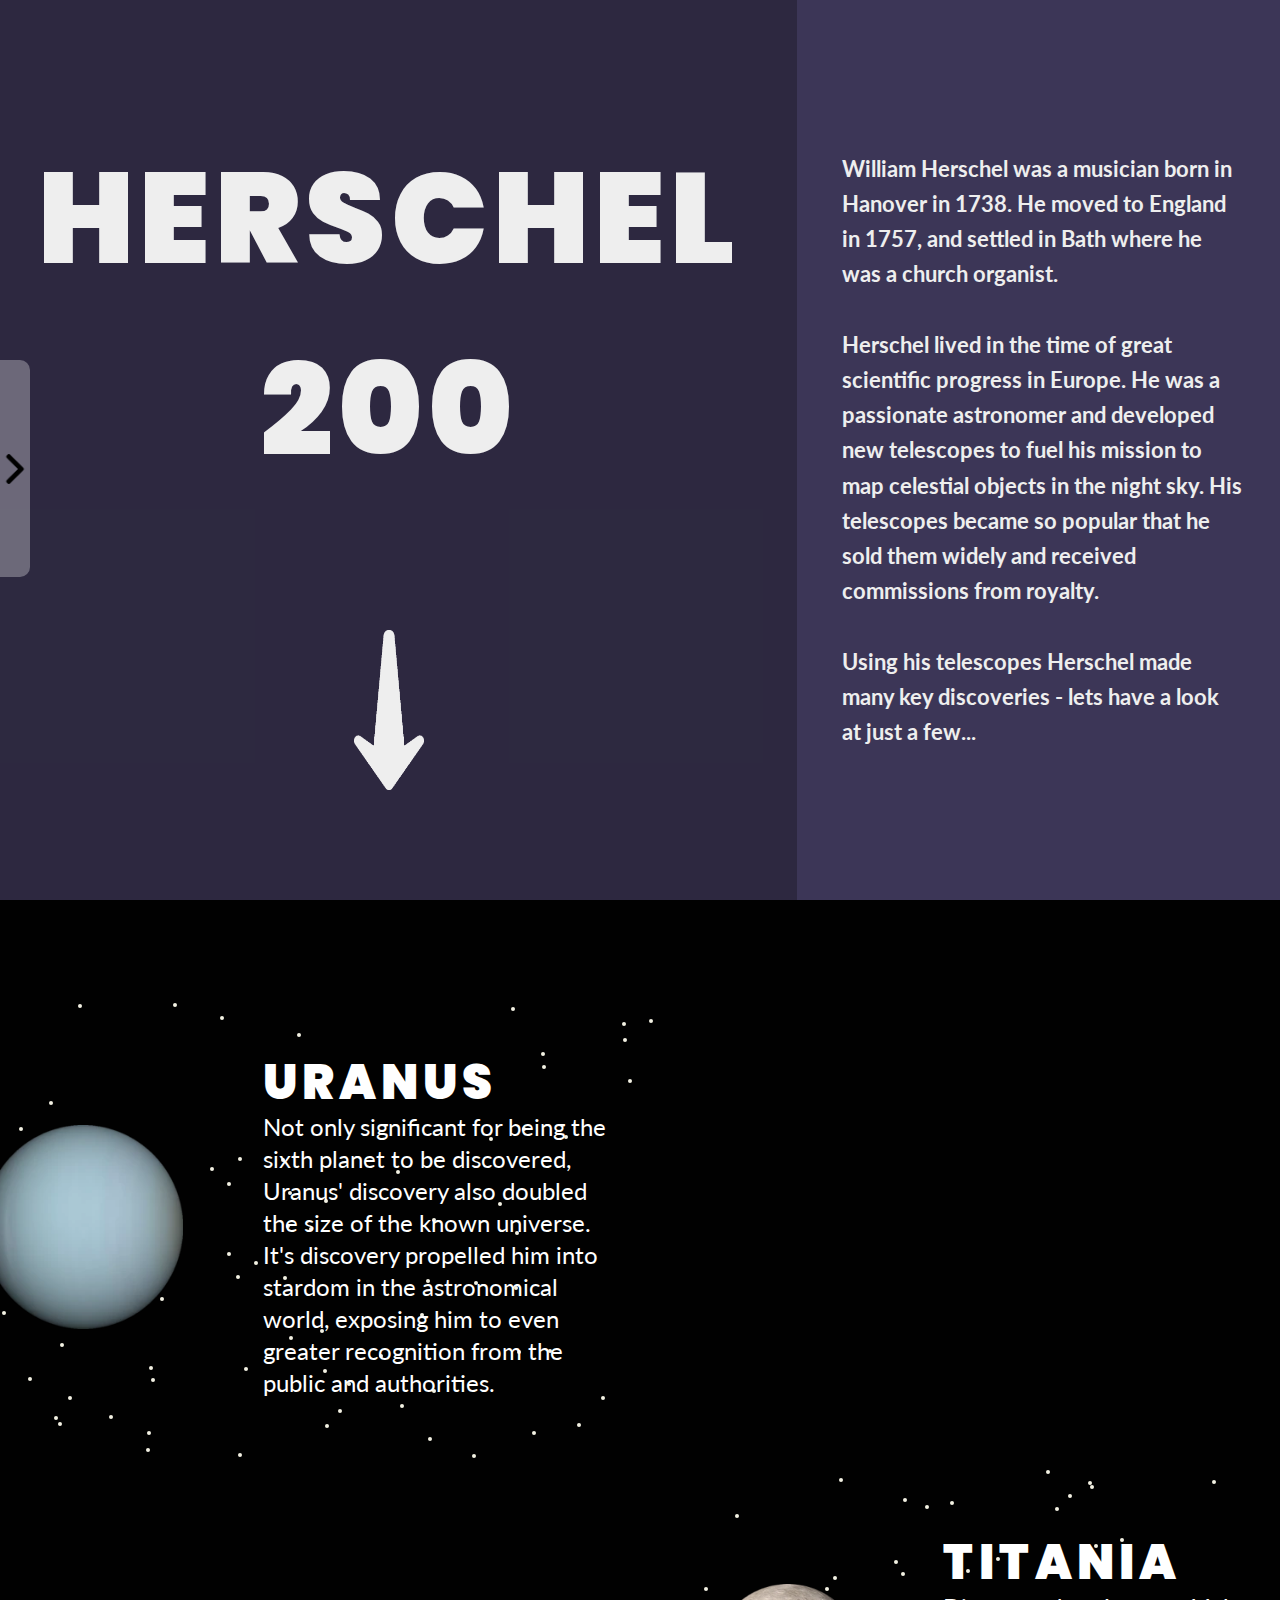
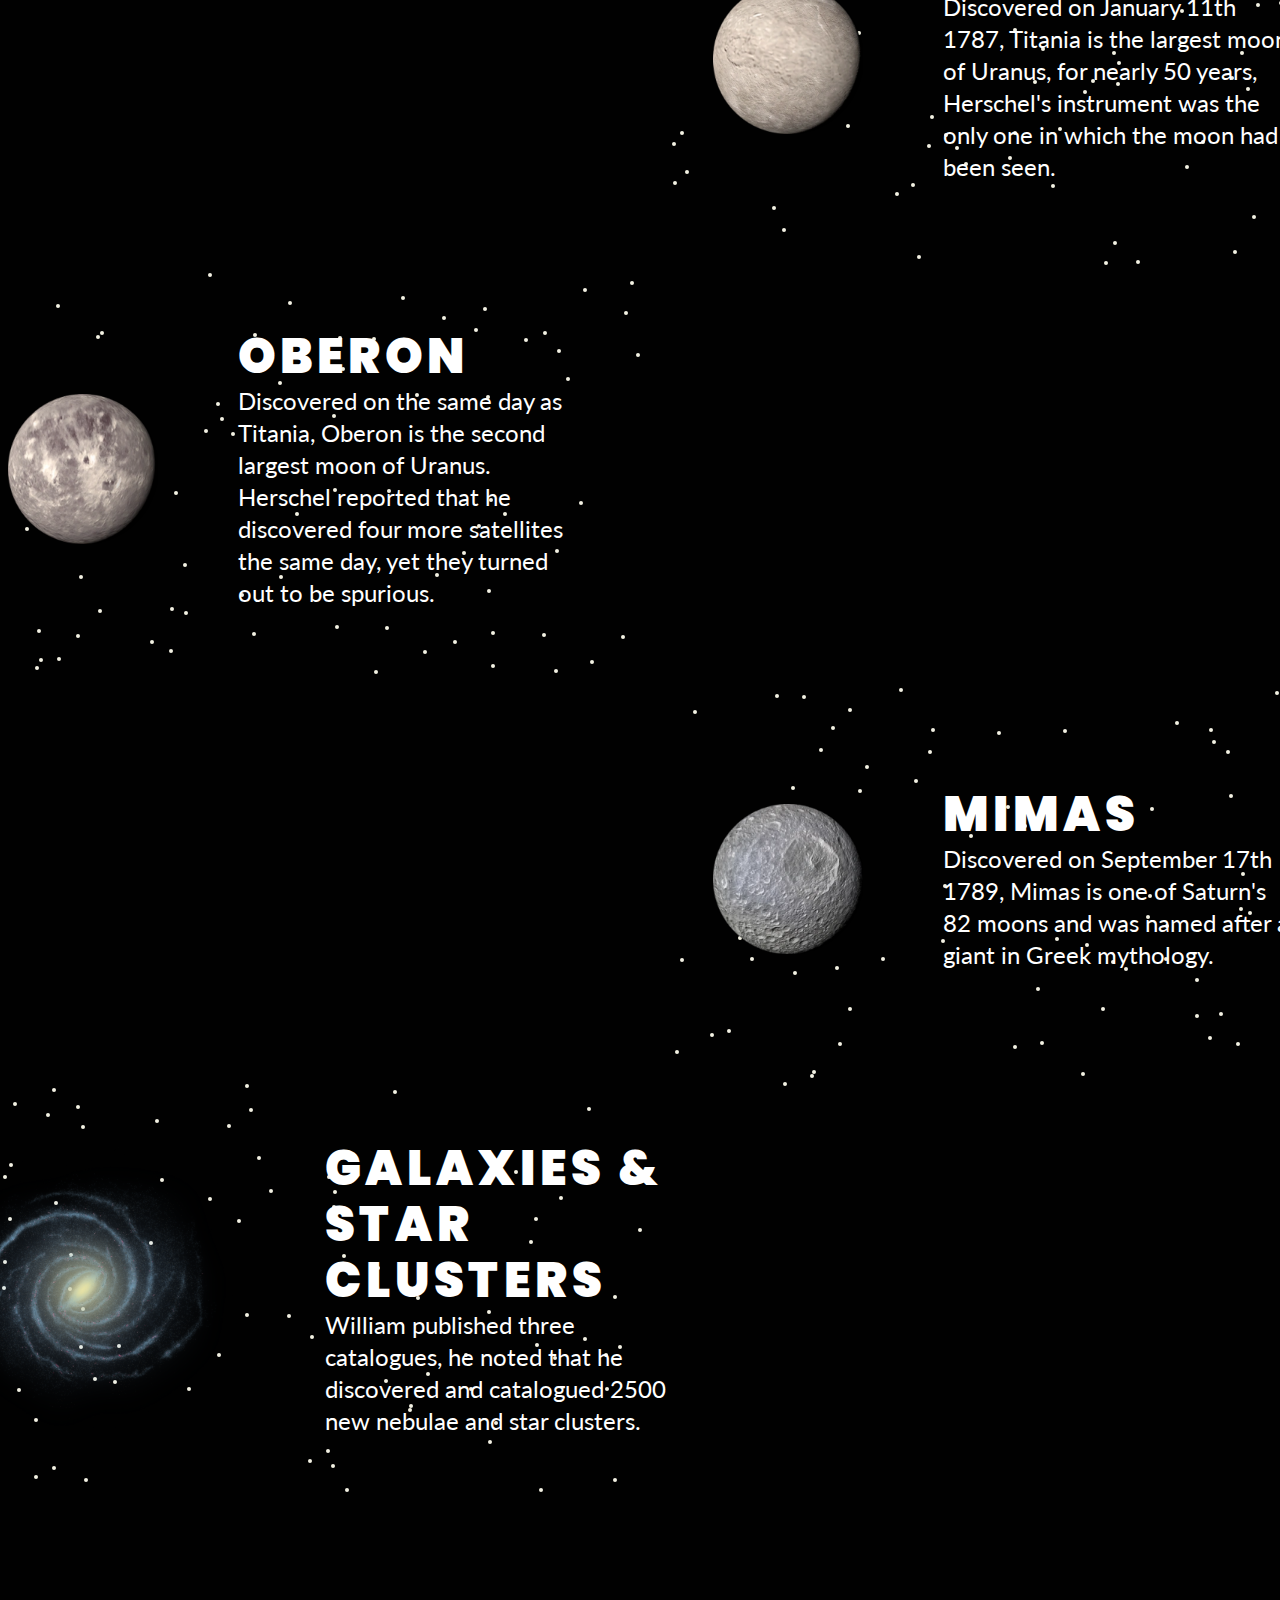
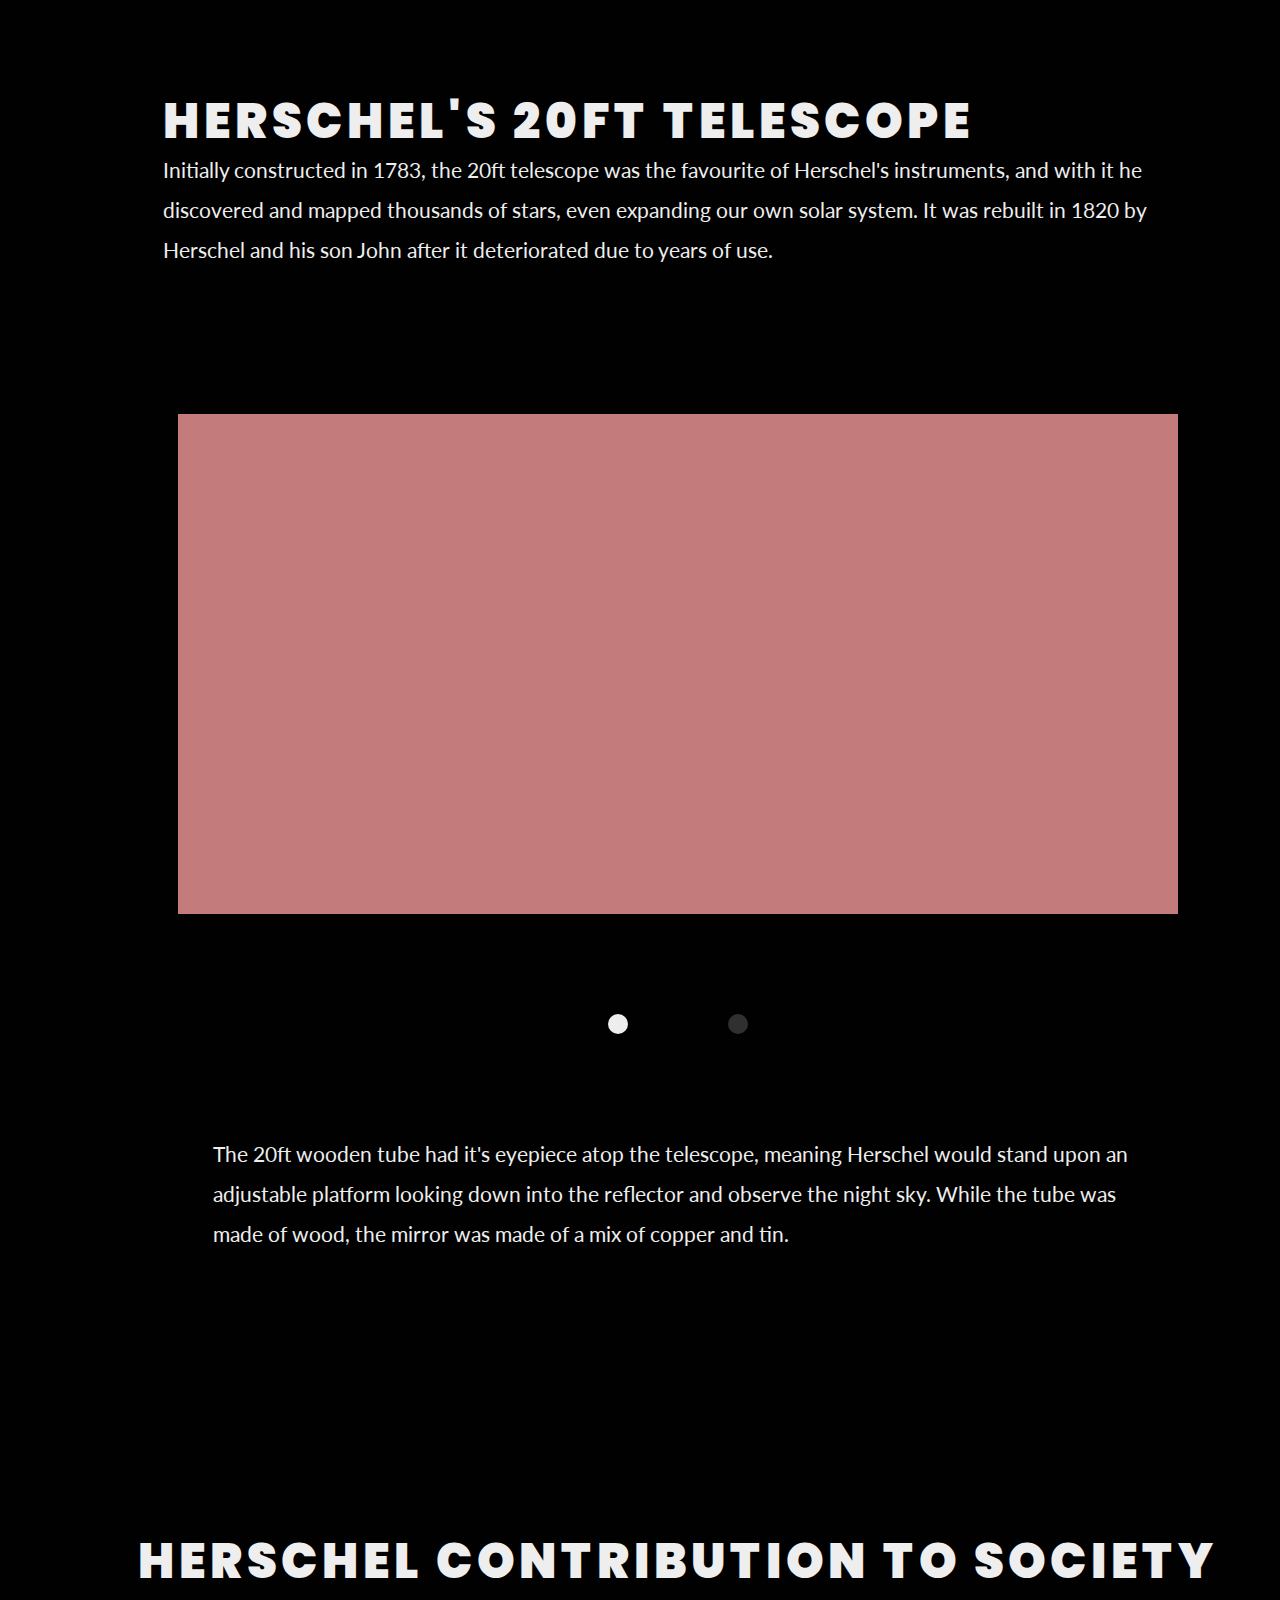
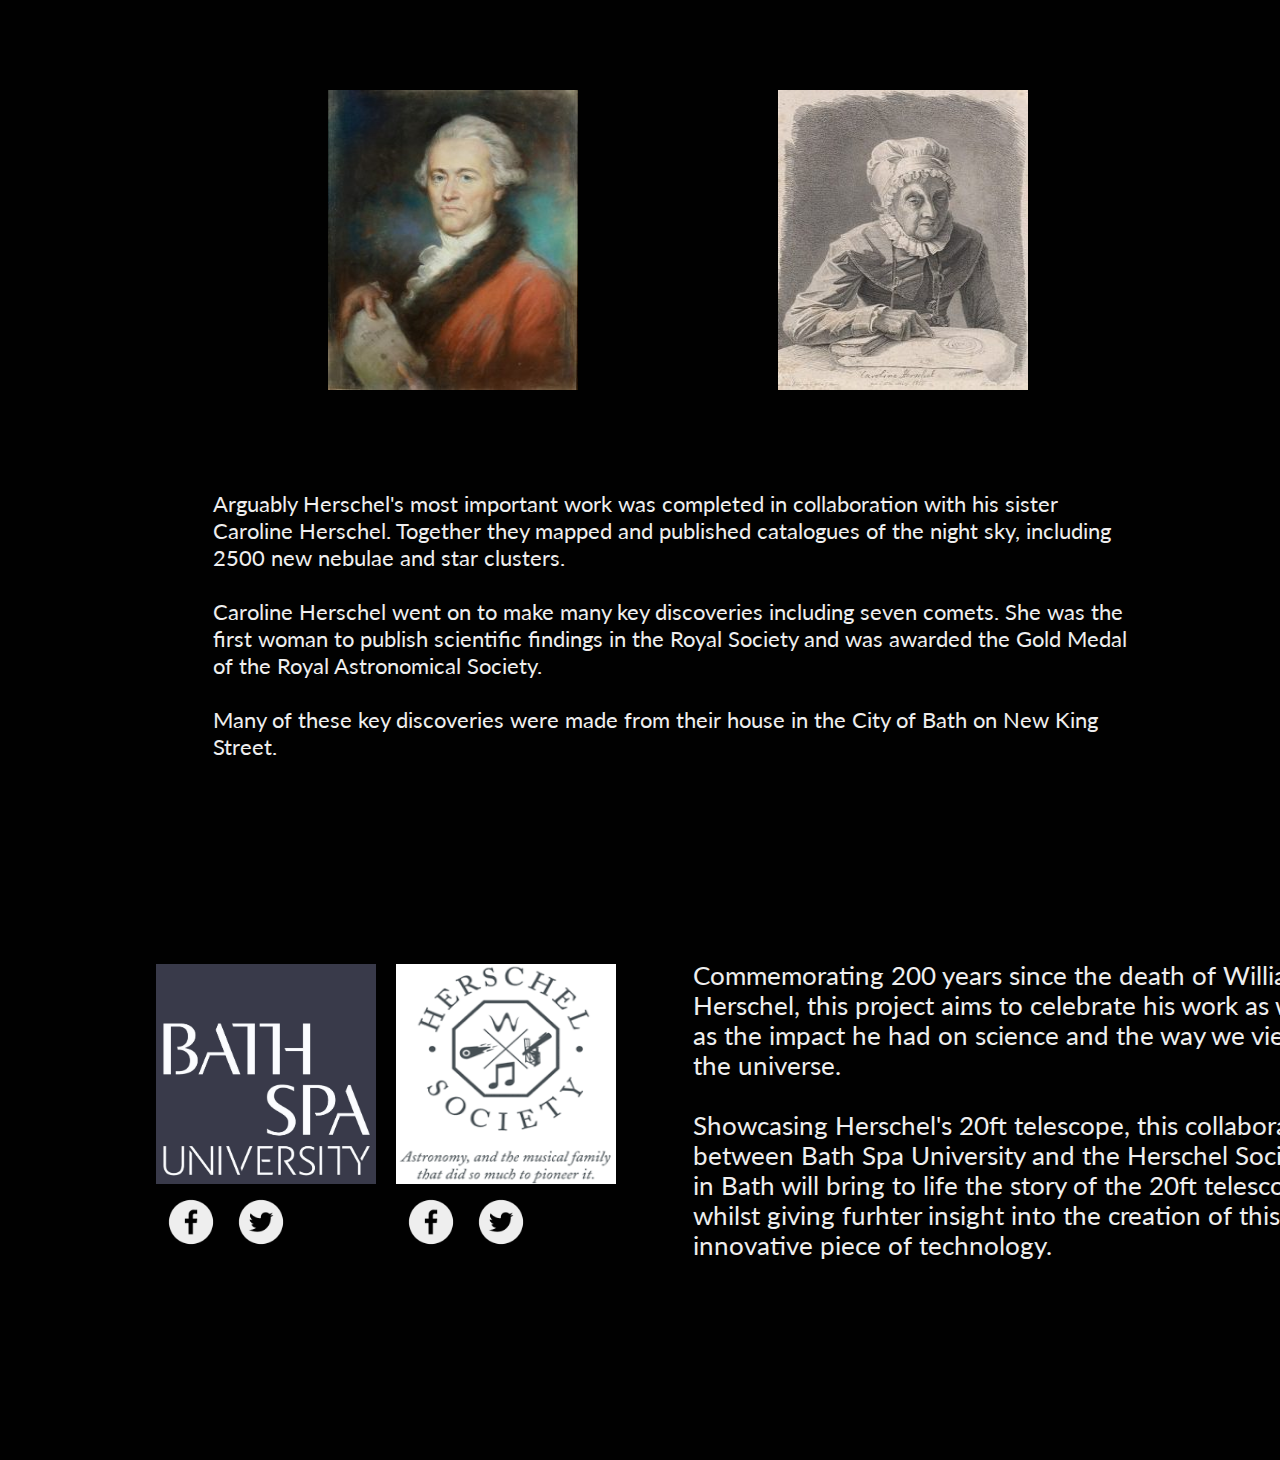
==== commit ad954697: "Added video with JS / responsive test" ====
--- a/index.html
+++ b/index.html
@@ -125,13 +125,63 @@
       </section>
 
       <section id="model-container">
+        <!-- <img
+          class="model-arrow model-arrow-disabled"
+          src="images/arrow-white-left.png"
+          onclick="showModel1()"
+        /> -->
         <div class="model-nav-container">
-          <img
-            class="model-arrow model-arrow-disabled"
-            src="images/arrow-white-left.png"
-            onclick="showModel1()"
-          />
-          <div id="sketchfab-embed-wrapper">
+          <div id="carousel">
+            <div id="sketchfab-embed-wrapper" class="carousel-item">
+              <iframe
+                id="model"
+                title="Gregorian reflecting telescope (1700s)"
+                width="100%"
+                height="100%"
+                ui_hint="2"
+                frameborder="0"
+                allowfullscreen
+                mozallowfullscreen="true"
+                webkitallowfullscreen="true"
+                allow="autoplay; fullscreen; xr-spatial-tracking"
+                xr-spatial-tracking
+                execution-while-out-of-viewport
+                execution-while-not-rendered
+                web-share
+                src="https://sketchfab.com/models/60e8c68180094d21a83f2340aa8d6013/embed"
+              >
+              </iframe>
+            </div>
+            <video
+              id="video"
+              class="carousel-item"
+              src="/model-video.mp4"
+              type="video/mp4"
+              controls
+            ></video>
+          </div>
+        </div>
+        <div id="carousel-controls">
+          <button
+            class="thumbnail"
+            data-action="prev"
+            onclick="showVideo()"
+          ></button>
+          <button
+            class="thumbnail thumbnail-disabled"
+            data-action="next"
+            onclick="showModel()"
+          ></button>
+        </div>
+
+        <!-- <img
+          class="model-arrow"
+          src="images/arrow-white-right.png"
+          onclick="showModel2()"
+        /> -->
+      </section>
+
+      <!-- <div id="sketchfab-embed-wrapper">
             <iframe
               id="model"
               title="Gregorian reflecting telescope (1700s)"
@@ -150,22 +200,8 @@
               src="https://sketchfab.com/models/60e8c68180094d21a83f2340aa8d6013/embed"
             >
             </iframe>
-          </div>
-          <img
-            class="model-arrow"
-            src="images/arrow-white-right.png"
-            onclick="showModel2()"
-          />
-        </div>
-
-        <div class="thumbnail-container">
-          <button class="thumbnail" onclick="showModel1()"></button>
-          <button
-            class="thumbnail thumbnail-disabled"
-            onclick="showModel2()"
-          ></button>
-        </div>
-      </section>
+          </div> -->
+      <!-- <video class="model-video"></video> -->
 
       <section class="post-model-text">
         <p>
--- a/main.css
+++ b/main.css
@@ -205,14 +205,50 @@
   font-size: 1.3rem;
   line-height: 2.5rem;
   font-weight: 400;
-  padding: 0px 200px;
-  margin-top: 200px;
+  padding: 0px 150px;
+  margin: 200px 0px 20px 0px;
   grid-area: 9 / 3 / 10 / 9;
 }
 
+.pre-model-text h2 {
+  /* margin-bottom: 20px; */
+}
+
 .model-nav-container {
   display: flex;
   align-items: center;
+  min-width: 900px;
+  max-width: 1000px;
+  height: 700px;
+  margin: 0 auto;
+  overflow-x: hidden;
+  text-align: center;
+}
+
+#carousel {
+  display: flex;
+  flex-direction: row;
+  font-size: 0; /* Hide white space between images */
+  width: 200%;
+}
+
+.carousel-item {
+  min-width: 1000px;
+  max-width: 1280px;
+  /* width: 700px; */
+  height: 700px;
+  background-color: rgb(196, 123, 123);
+}
+
+#sketchfab-embed-wrapper {
+  /* width: 100%;
+  height: 900px; */
+  display: flex;
+  justify-content: center;
+}
+
+#video {
+  background-color: black;
 }
 
 .model-arrow {
@@ -229,6 +265,7 @@
 }
 
 #model-container {
+  position: relative;
   display: flex;
   flex-direction: column;
   justify-content: center;
@@ -237,18 +274,27 @@
   grid-area: 10 / 3 / 11 / 9;
 }
 
-#sketchfab-embed-wrapper {
+/* #sketchfab-embed-wrapper {
   width: 900px;
   height: 800px;
   display: flex;
   justify-content: center;
-}
-
-.thumbnail-container {
+} */
+
+.model-video {
+  position: absolute;
+  left: 160px;
+  width: 900px;
+  height: 800px;
+  background-color: red;
+  z-index: -2;
+}
+
+#carousel-controls {
   display: flex;
   justify-content: center;
   min-width: 700px;
-  width: 850px;
+  width: 100%;
 }
 
 .thumbnail {
@@ -290,7 +336,7 @@
 
 .timeline-section {
   position: relative;
-  min-height: 45vh;
+  min-height: 40vh;
   min-width: 100%;
   justify-self: center;
 }
@@ -299,7 +345,7 @@
   position: absolute;
   width: 4px;
   height: 4px;
-  background: rgb(243,241,227);
+  background: rgb(243, 241, 227);
   border-radius: 100%;
   right: 50%;
   top: 50%;
--- a/responsive.css
+++ b/responsive.css
@@ -5,7 +5,7 @@
   }
 
   .timeline-section {
-    min-height: 60vh;
+    min-height: 40vh;
   }
 
   #header-arrow-desktop {
@@ -57,9 +57,15 @@
     grid-area: 13 / 5 / 14 / 6;
   }
 
-  #sketchfab-embed-wrapper {
+  .model-nav-container {
+    min-width: 800px;
+    max-width: 1000px;
+    height: 600px;
+  }
+
+  .carousel-item {
     width: 700px;
-    height: 550px;
+    height: 500px;
   }
 
   .company-logo {
@@ -134,10 +140,6 @@
   .timeline-img {
     width: 120px;
     margin-right: 50px;
-  }
-
-  .timeline-section {
-    min-height: 60vh;
   }
 
   header {
@@ -230,13 +232,23 @@
     width: 600px;
   }
 
-  #sketchfab-embed-wrapper {
-    width: 700px;
-    height: 550px;
-  }
-
-  .thumbnail-container {
-    width: 700px;
+  .model-nav-container {
+    min-width: 450px;
+    max-width: 550px;
+    height: 600px;
+  }
+
+  .carousel-item {
+    /* min-width: 1000px;
+    max-width: 1100px; */
+    min-width: 550px;
+    max-width: 700px;
+    height: 500px;
+    background-color: rgb(196, 123, 123);
+  }
+
+  #carousel-controls {
+    min-width: 850px;
   }
 
   .model-arrow {
@@ -351,10 +363,6 @@
   .timeline-img {
     width: 120px;
     margin-right: 50px;
-  }
-
-  .timeline-section {
-    min-height: 45vh;
   }
 
   .nav-container {
@@ -458,9 +466,23 @@
     grid-area: 11 / 2 / 12 / 3;
   }
 
-  #sketchfab-embed-wrapper {
-    width: 650px;
+  .model-nav-container {
+    min-width: 450px;
+    max-width: 550px;
+    height: 600px;
+  }
+
+  .carousel-item {
+    /* min-width: 1000px;
+    max-width: 1100px; */
+    min-width: 650px;
+    max-width: 700px;
     height: 700px;
+    background-color: rgb(196, 123, 123);
+  }
+
+  #carousel-controls {
+    min-width: 850px;
   }
 
   .thumbnail-container {
@@ -573,4 +595,4 @@
     margin-top: 100px;
     grid-area: 16 / 2 / 17 / 3;
   }
-}+}
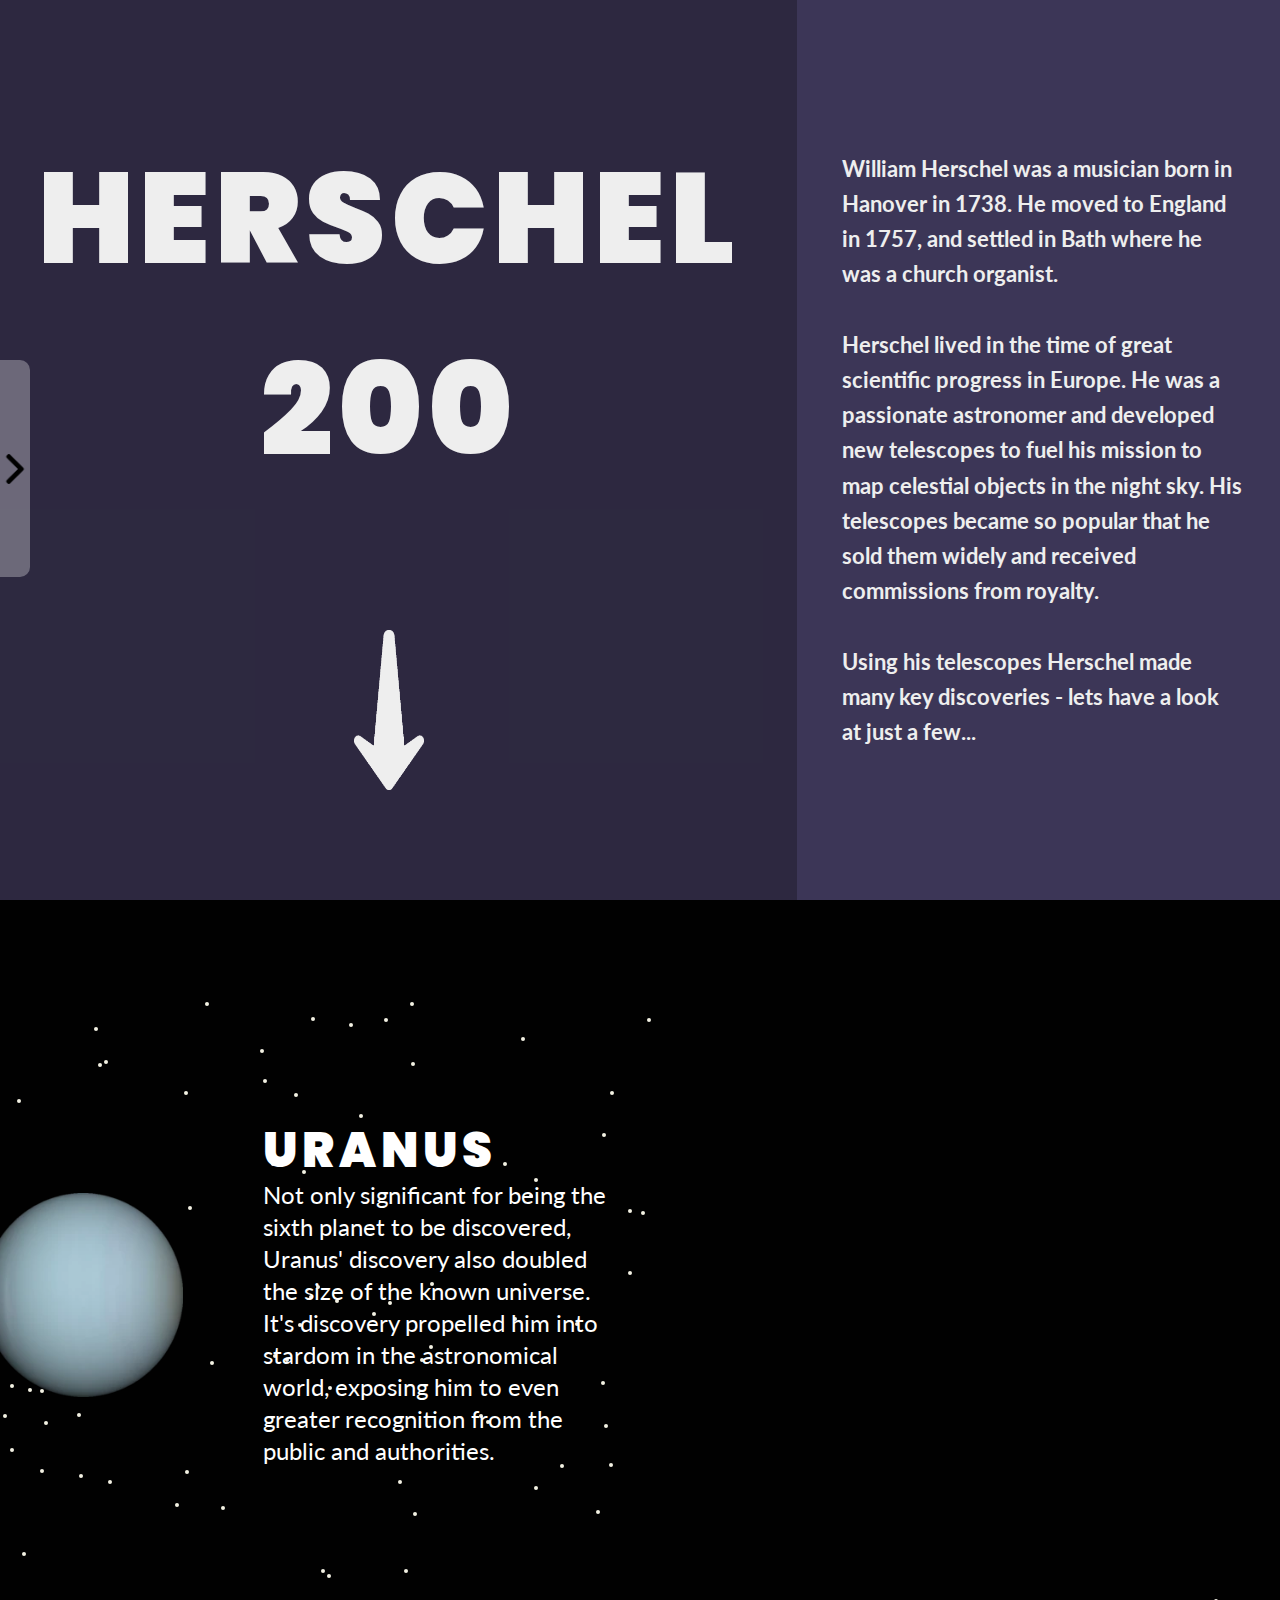
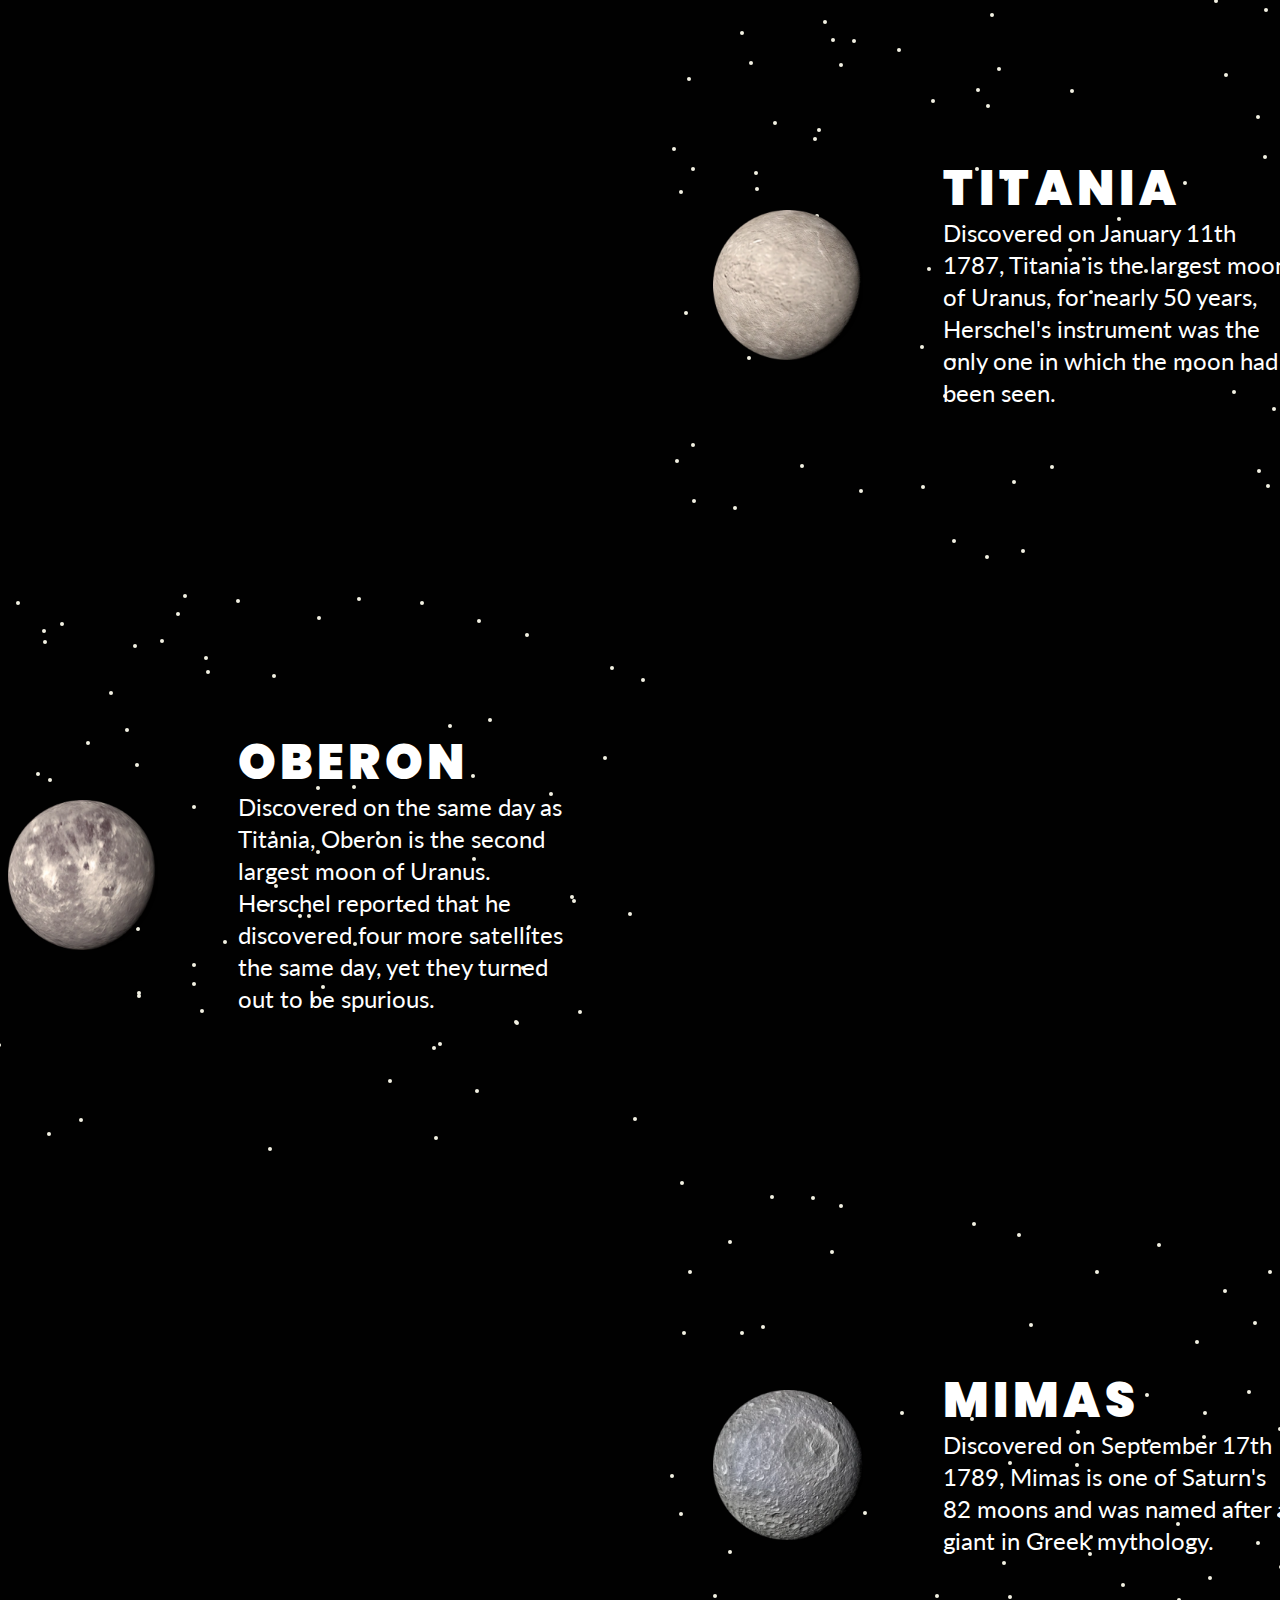
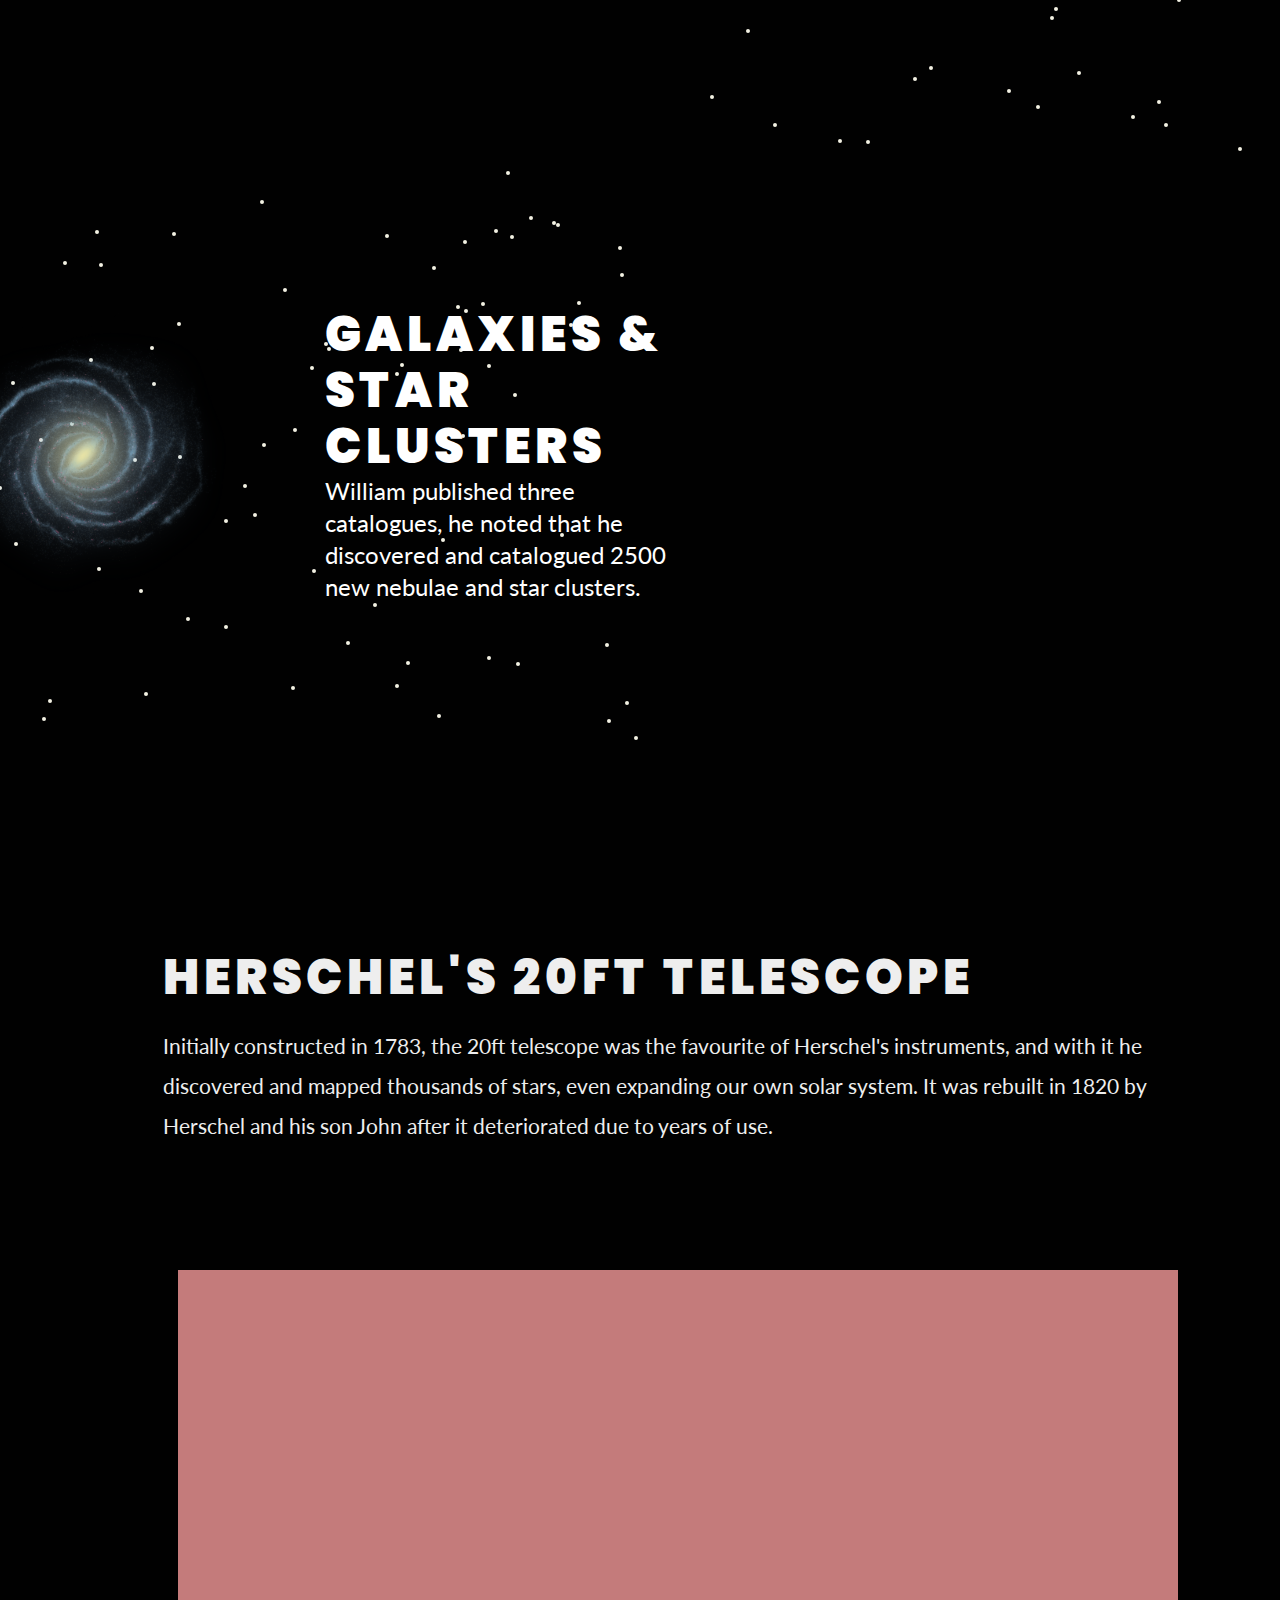
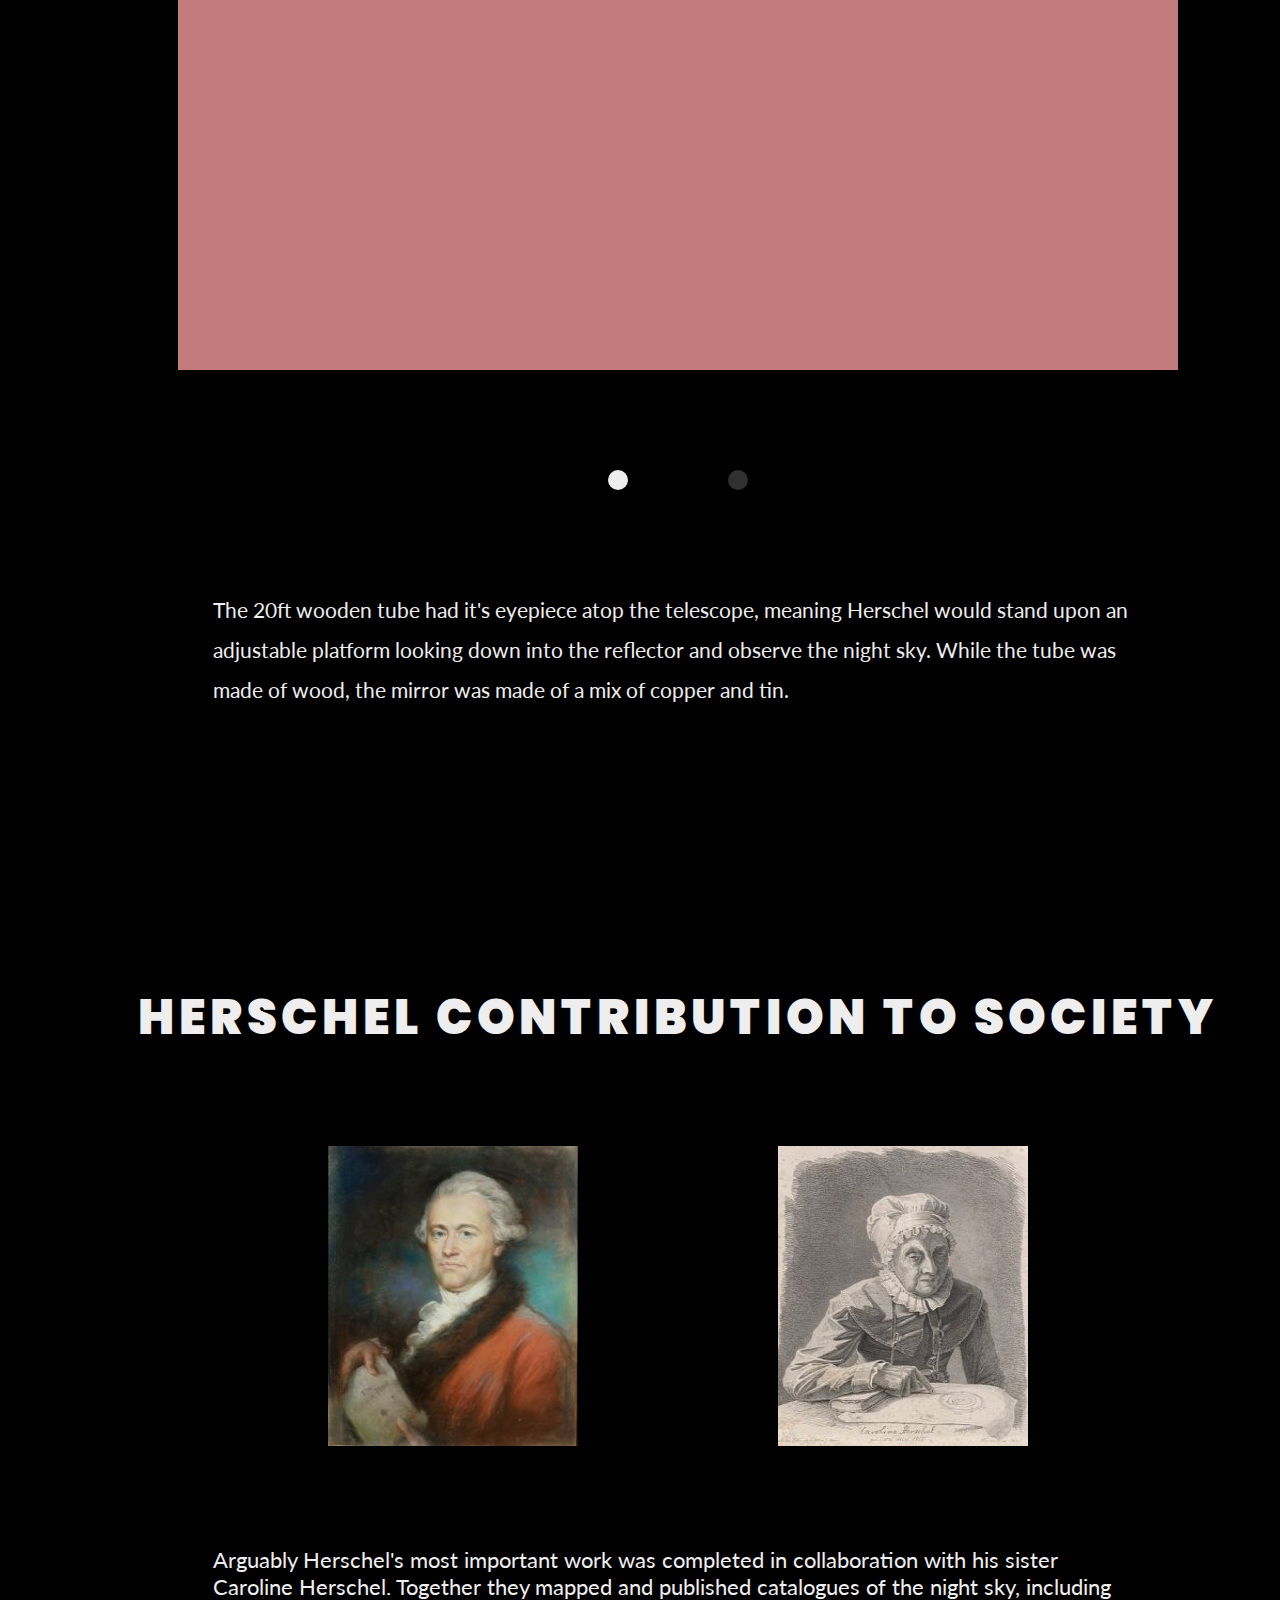
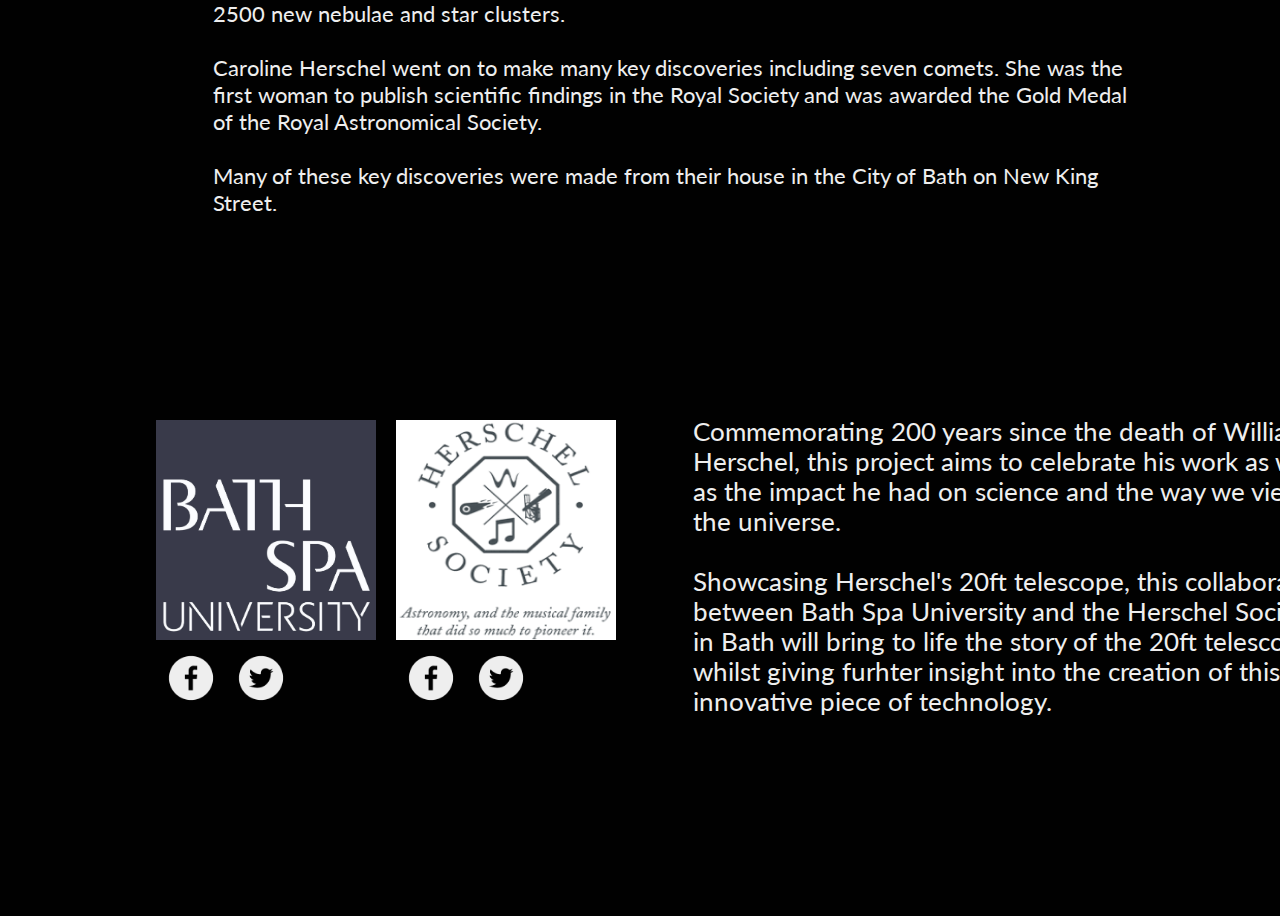
==== commit 229be8a3: "responsive test" ====
--- a/index.html
+++ b/index.html
@@ -5,6 +5,7 @@
     <meta name="viewport" content="width=device-width, initial-scale=1.0" />
     <link rel="stylesheet" href="main.css" />
     <link rel="stylesheet" href="responsive.css" />
+    <link rel="icon" href="/images/telescope.png" />
     <script src="scripts.js"></script>
   </head>
 
--- a/main.css
+++ b/main.css
@@ -211,7 +211,7 @@
 }
 
 .pre-model-text h2 {
-  /* margin-bottom: 20px; */
+  margin-bottom: 20px;
 }
 
 .model-nav-container {
--- a/responsive.css
+++ b/responsive.css
@@ -5,7 +5,7 @@
   }
 
   .timeline-section {
-    min-height: 40vh;
+    min-height: 60vh;
   }
 
   #header-arrow-desktop {
@@ -60,12 +60,12 @@
   .model-nav-container {
     min-width: 800px;
     max-width: 1000px;
-    height: 600px;
+    height: 800px;
   }
 
   .carousel-item {
-    width: 700px;
-    height: 500px;
+    width: 650px;
+    height: 700px;
   }
 
   .company-logo {
@@ -469,25 +469,25 @@
   .model-nav-container {
     min-width: 450px;
     max-width: 550px;
-    height: 600px;
+    height: 400px;
   }
 
   .carousel-item {
     /* min-width: 1000px;
     max-width: 1100px; */
-    min-width: 650px;
-    max-width: 700px;
-    height: 700px;
+    min-width: 400px;
+    max-width: 550px;
+    height: 400px;
     background-color: rgb(196, 123, 123);
   }
 
   #carousel-controls {
-    min-width: 850px;
+    min-width: 300px;
   }
 
   .thumbnail-container {
     min-width: 200px;
-    width: 450px;
+    width: 400px;
   }
 
   .model-arrow {
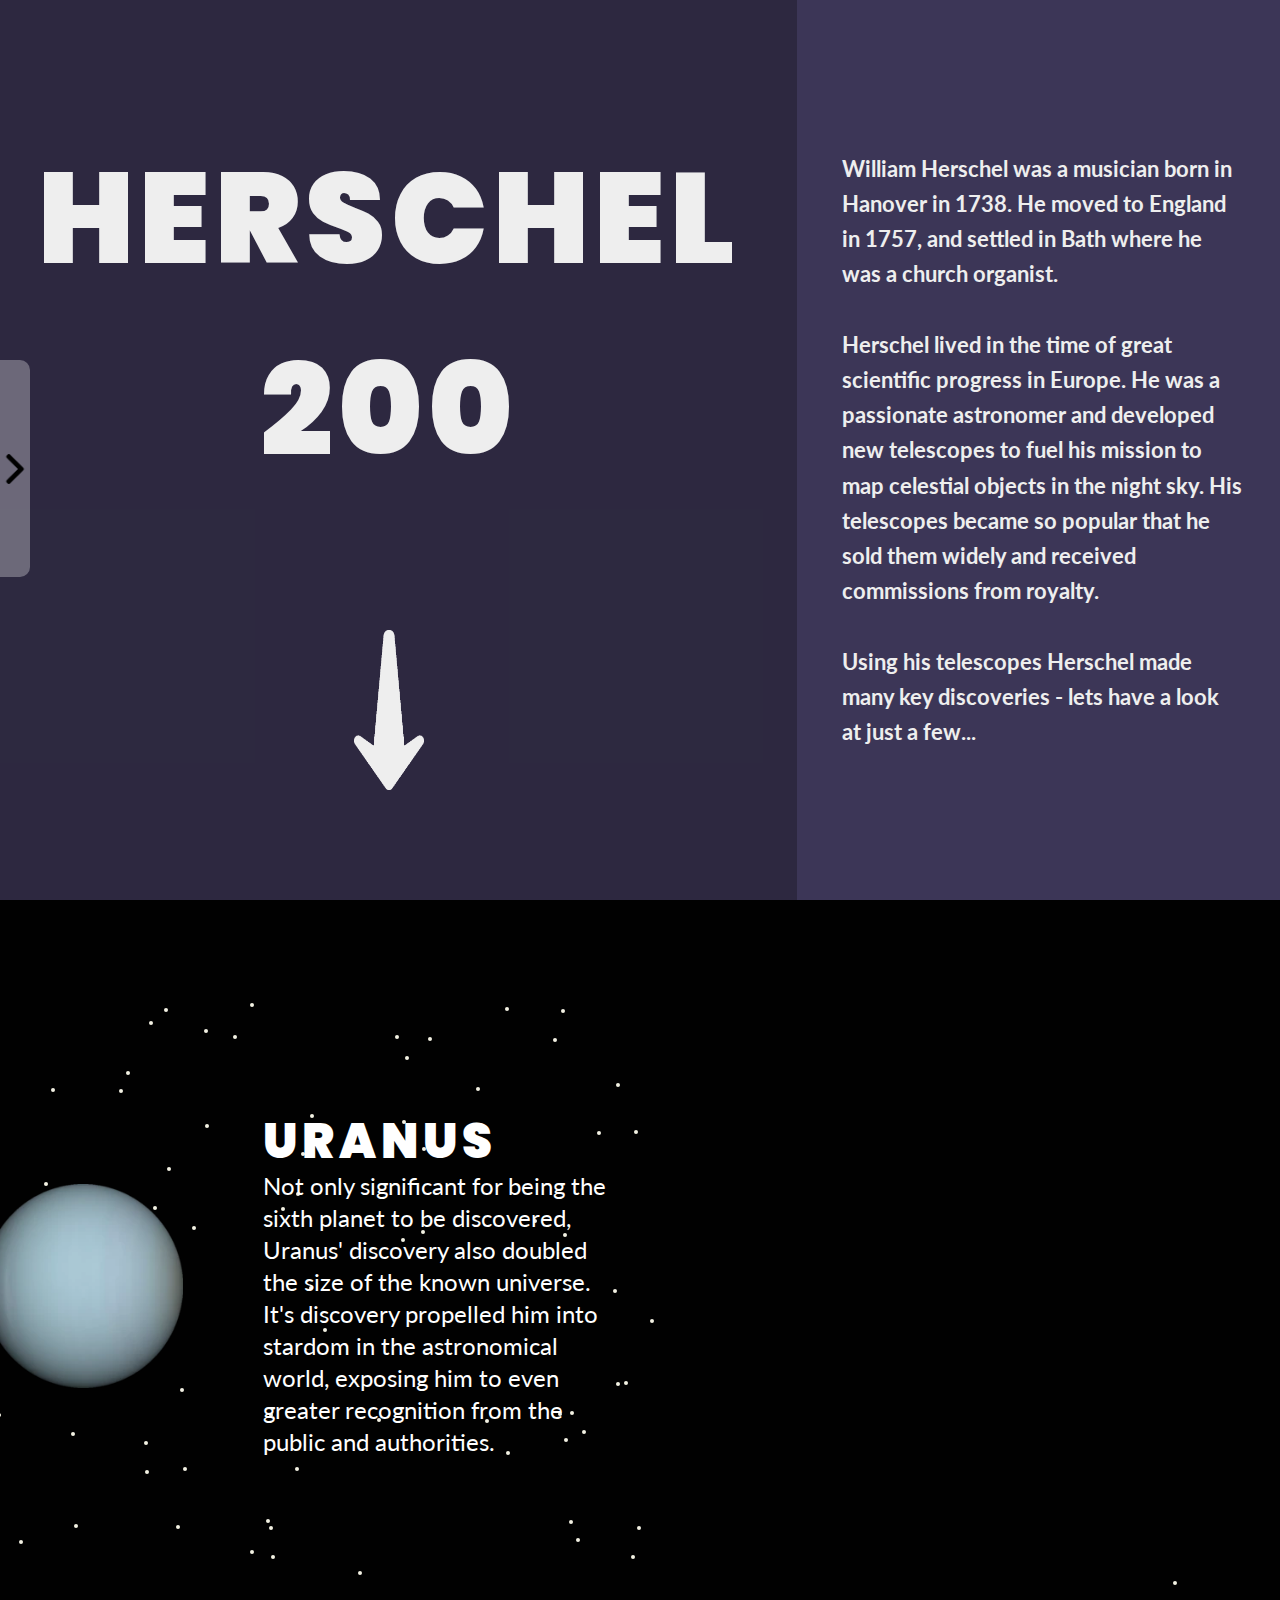
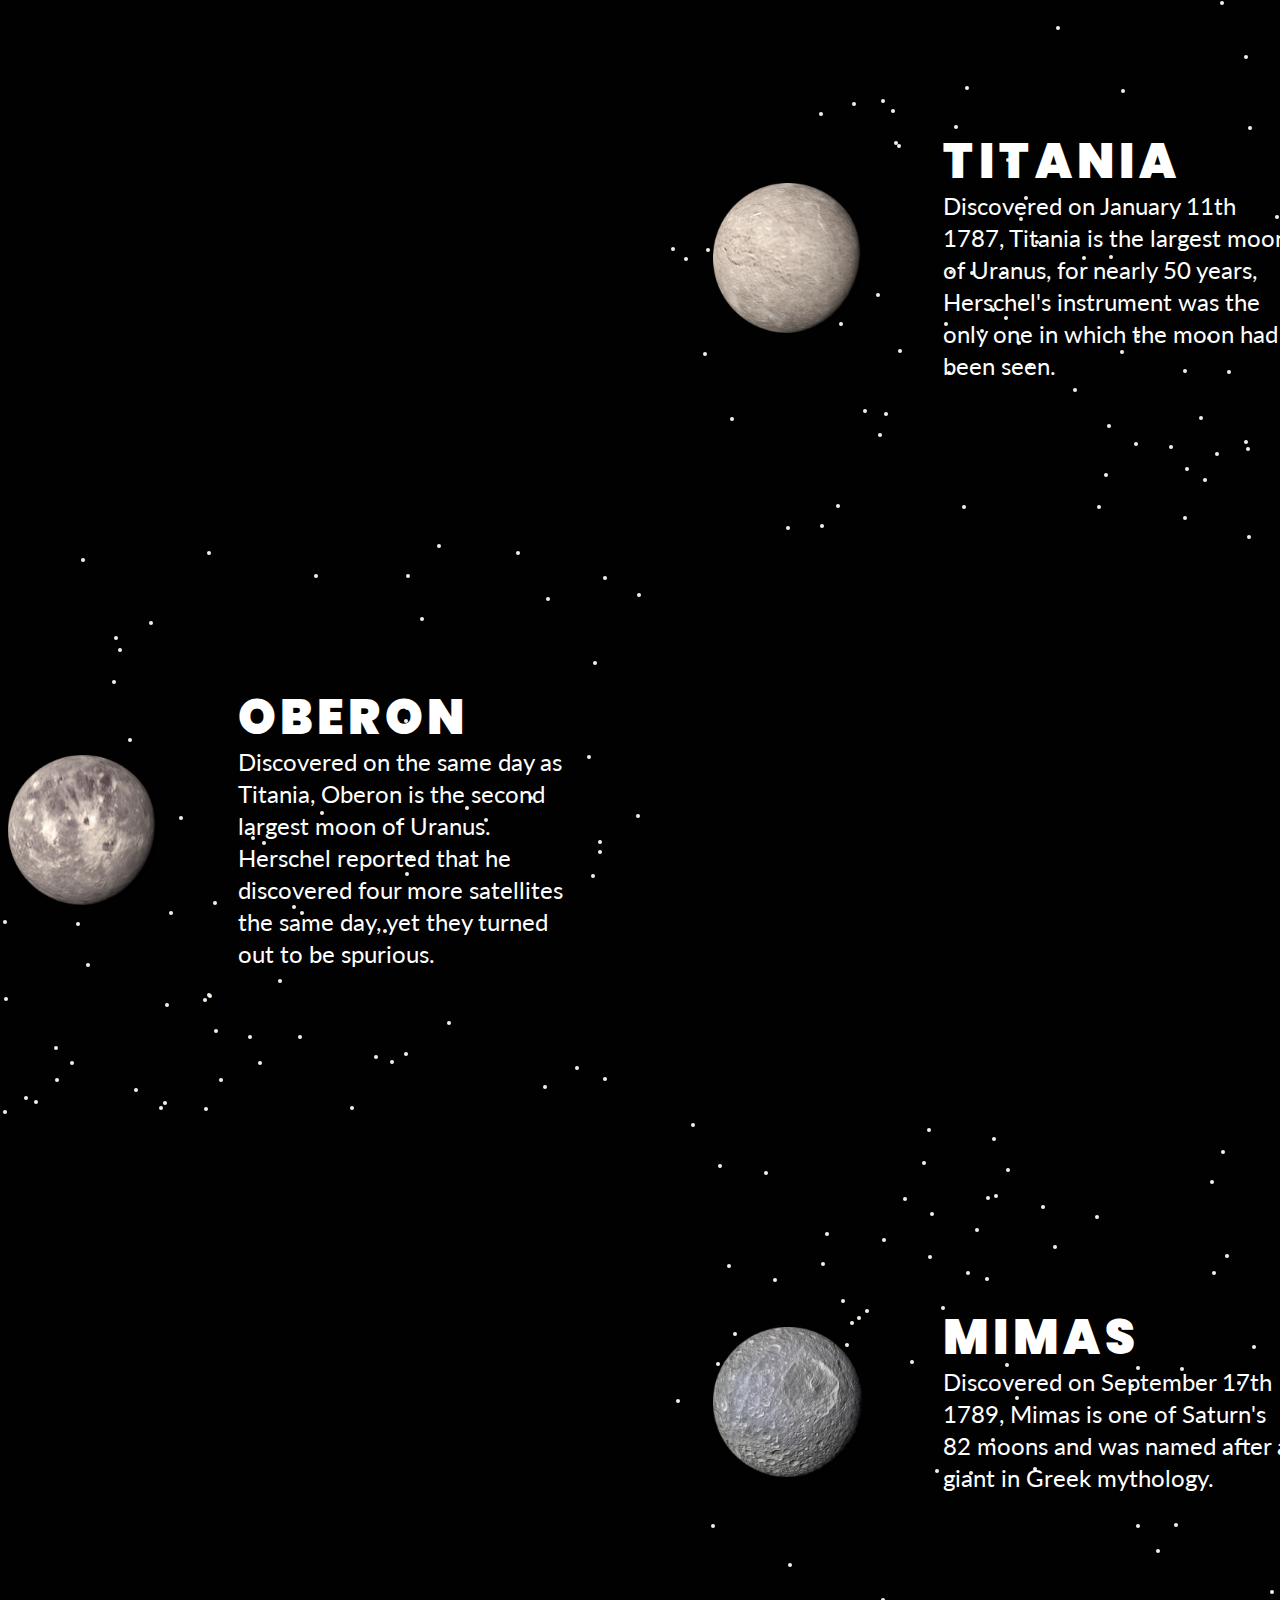
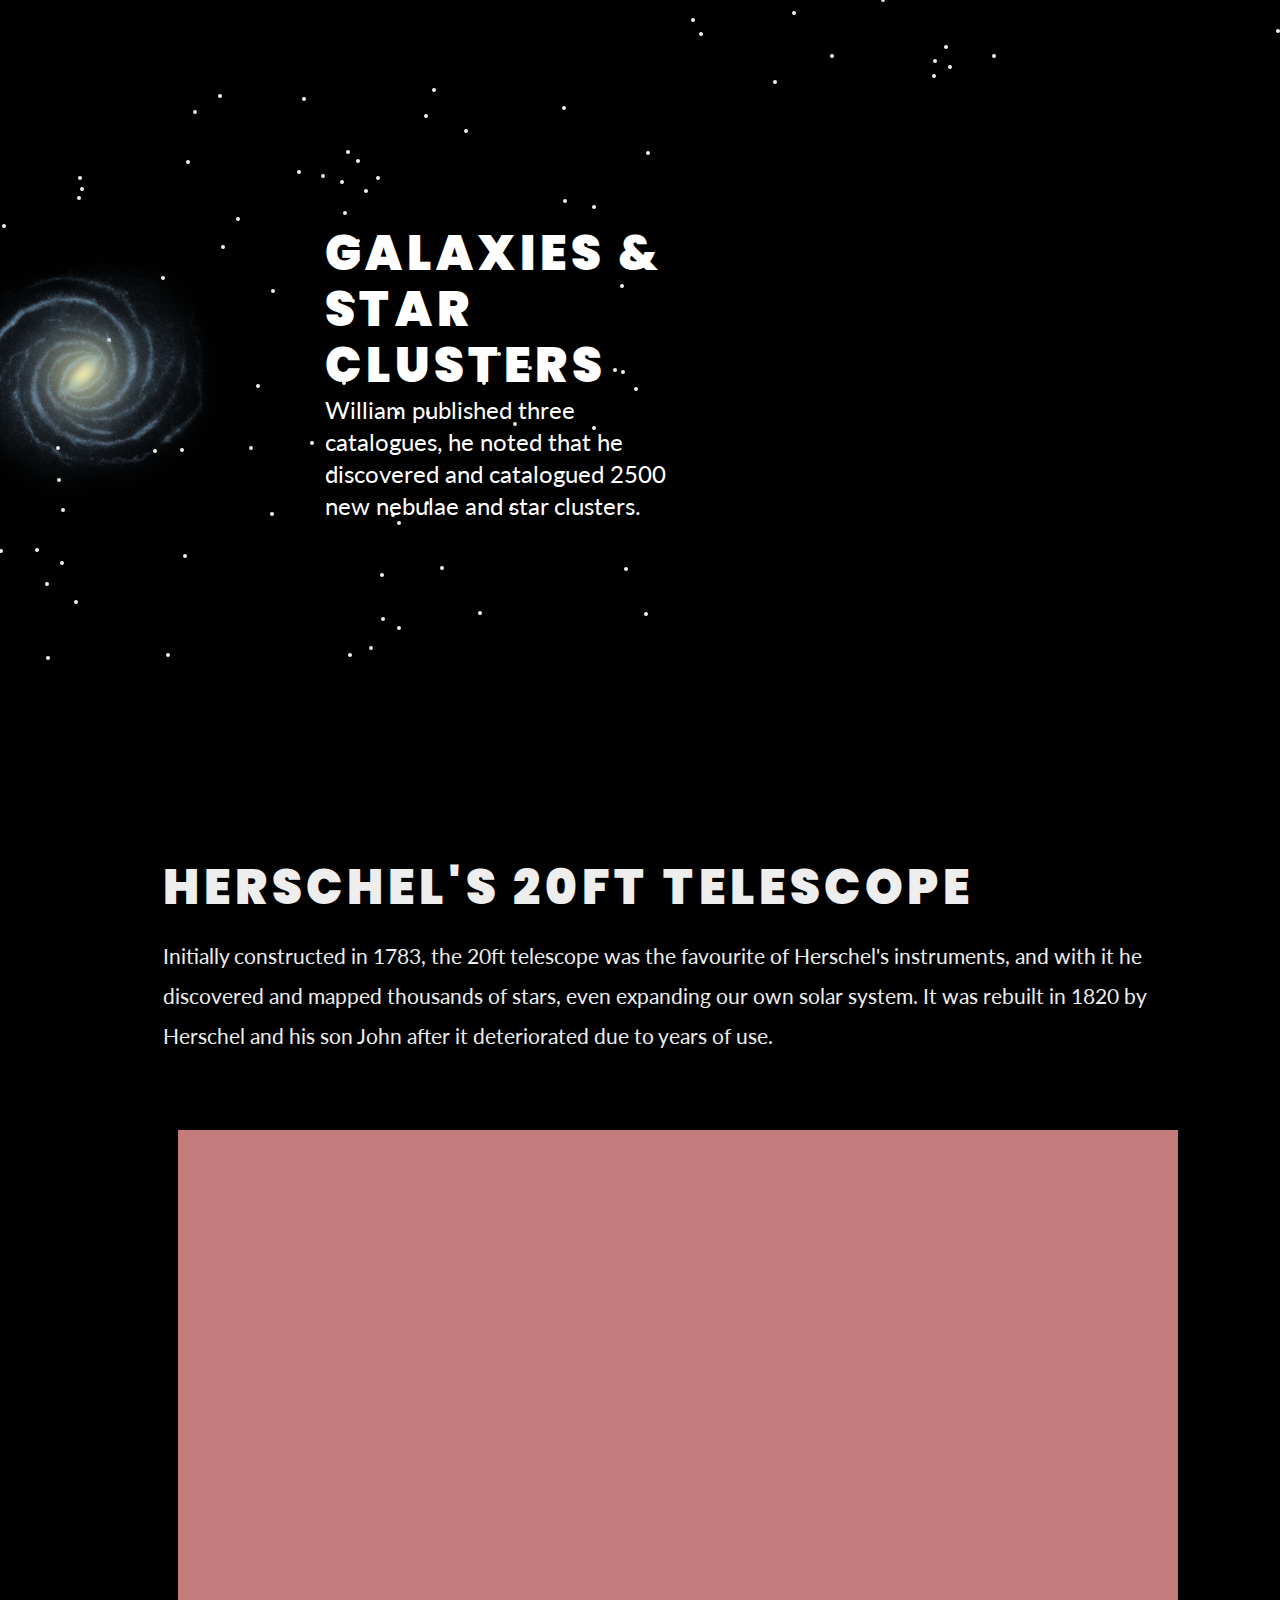
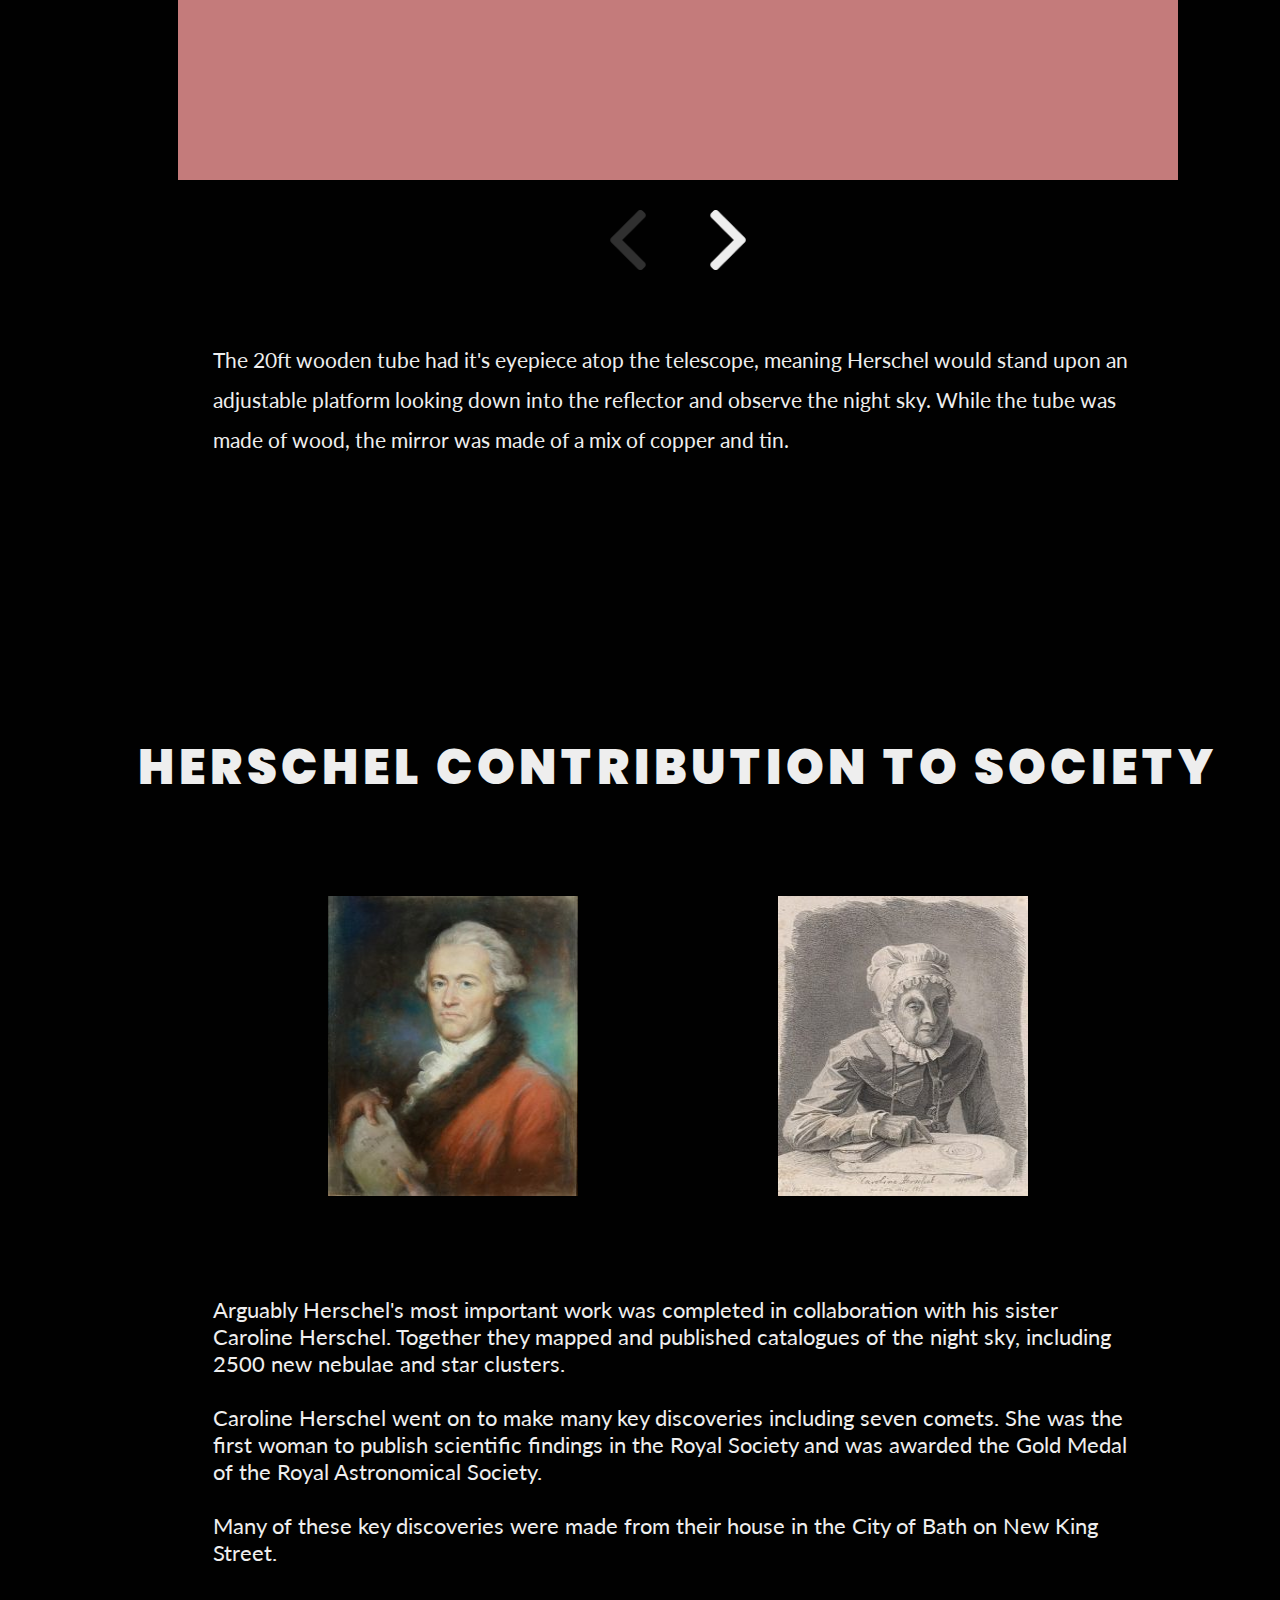
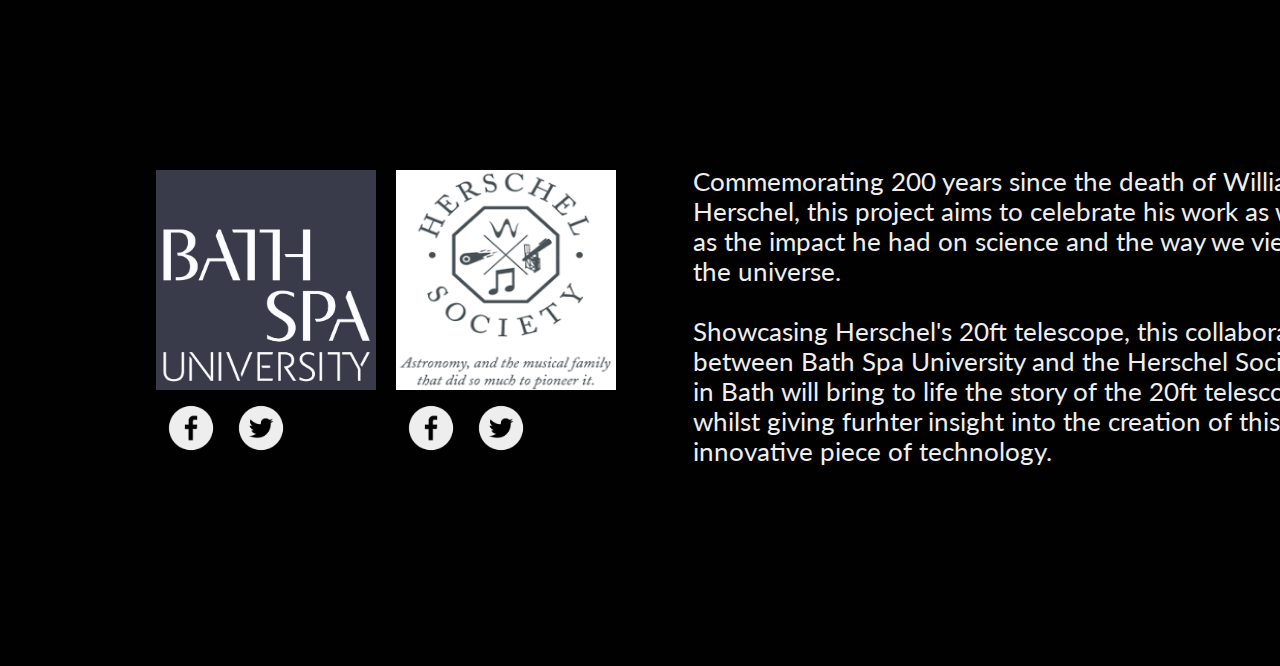
==== commit 7643361e: "Added arrows for model / respsosive test" ====
--- a/index.html
+++ b/index.html
@@ -126,11 +126,6 @@
       </section>
 
       <section id="model-container">
-        <!-- <img
-          class="model-arrow model-arrow-disabled"
-          src="images/arrow-white-left.png"
-          onclick="showModel1()"
-        /> -->
         <div class="model-nav-container">
           <div id="carousel">
             <div id="sketchfab-embed-wrapper" class="carousel-item">
@@ -153,6 +148,7 @@
               >
               </iframe>
             </div>
+
             <video
               id="video"
               class="carousel-item"
@@ -163,7 +159,17 @@
           </div>
         </div>
         <div id="carousel-controls">
-          <button
+          <img
+            class="model-arrow model-arrow-disabled"
+            src="images/arrow-white-left.png"
+            onclick="showVideo()"
+          />
+          <img
+            class="model-arrow"
+            src="images/arrow-white-right.png"
+            onclick="showModel()"
+          />
+          <!-- <button
             class="thumbnail"
             data-action="prev"
             onclick="showVideo()"
@@ -172,14 +178,8 @@
             class="thumbnail thumbnail-disabled"
             data-action="next"
             onclick="showModel()"
-          ></button>
-        </div>
-
-        <!-- <img
-          class="model-arrow"
-          src="images/arrow-white-right.png"
-          onclick="showModel2()"
-        /> -->
+          ></button> -->
+        </div>
       </section>
 
       <!-- <div id="sketchfab-embed-wrapper">
--- a/main.css
+++ b/main.css
@@ -295,6 +295,7 @@
   justify-content: center;
   min-width: 700px;
   width: 100%;
+  margin-top: 10px;
 }
 
 .thumbnail {
--- a/responsive.css
+++ b/responsive.css
@@ -5,7 +5,7 @@
   }
 
   .timeline-section {
-    min-height: 60vh;
+    min-height: 58vh;
   }
 
   #header-arrow-desktop {
@@ -60,12 +60,12 @@
   .model-nav-container {
     min-width: 800px;
     max-width: 1000px;
-    height: 800px;
+    height: 650px;
   }
 
   .carousel-item {
     width: 650px;
-    height: 700px;
+    height: 650px;
   }
 
   .company-logo {
@@ -475,7 +475,7 @@
   .carousel-item {
     /* min-width: 1000px;
     max-width: 1100px; */
-    min-width: 400px;
+    min-width: 500px;
     max-width: 550px;
     height: 400px;
     background-color: rgb(196, 123, 123);
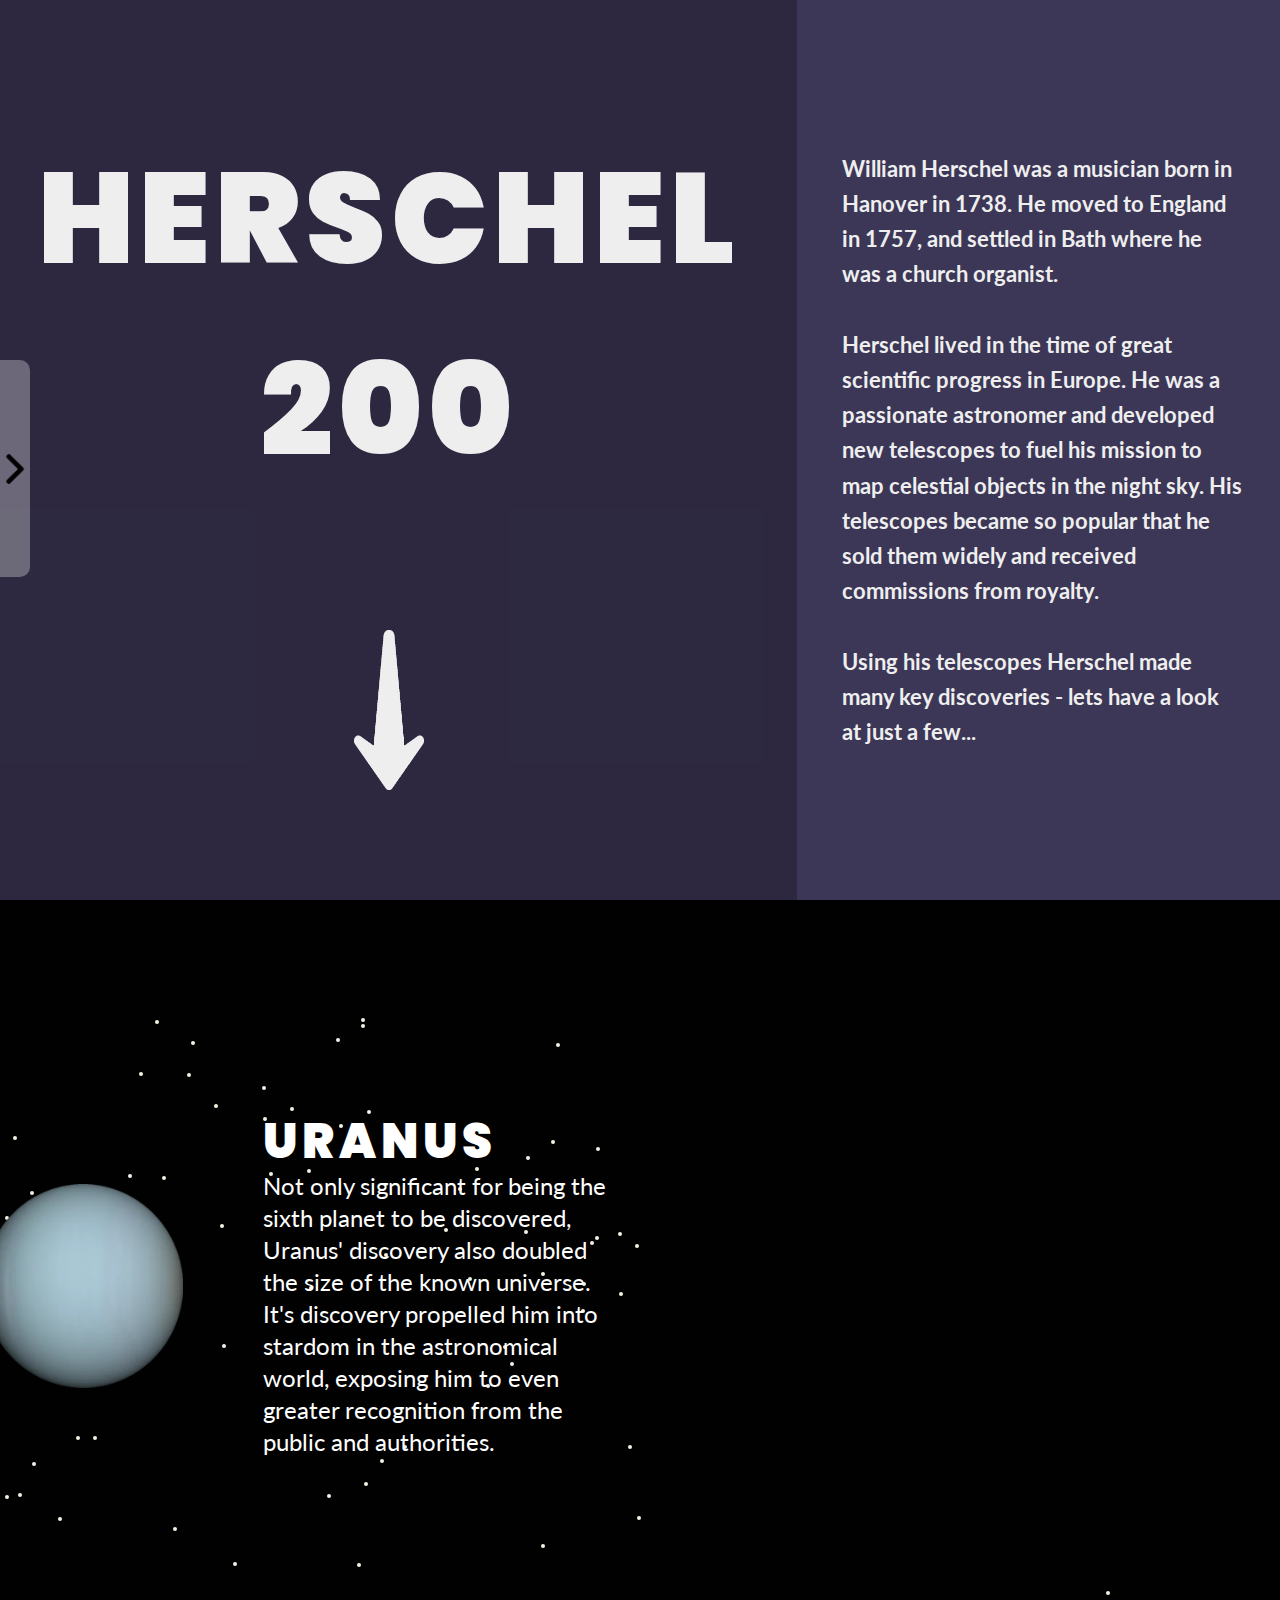
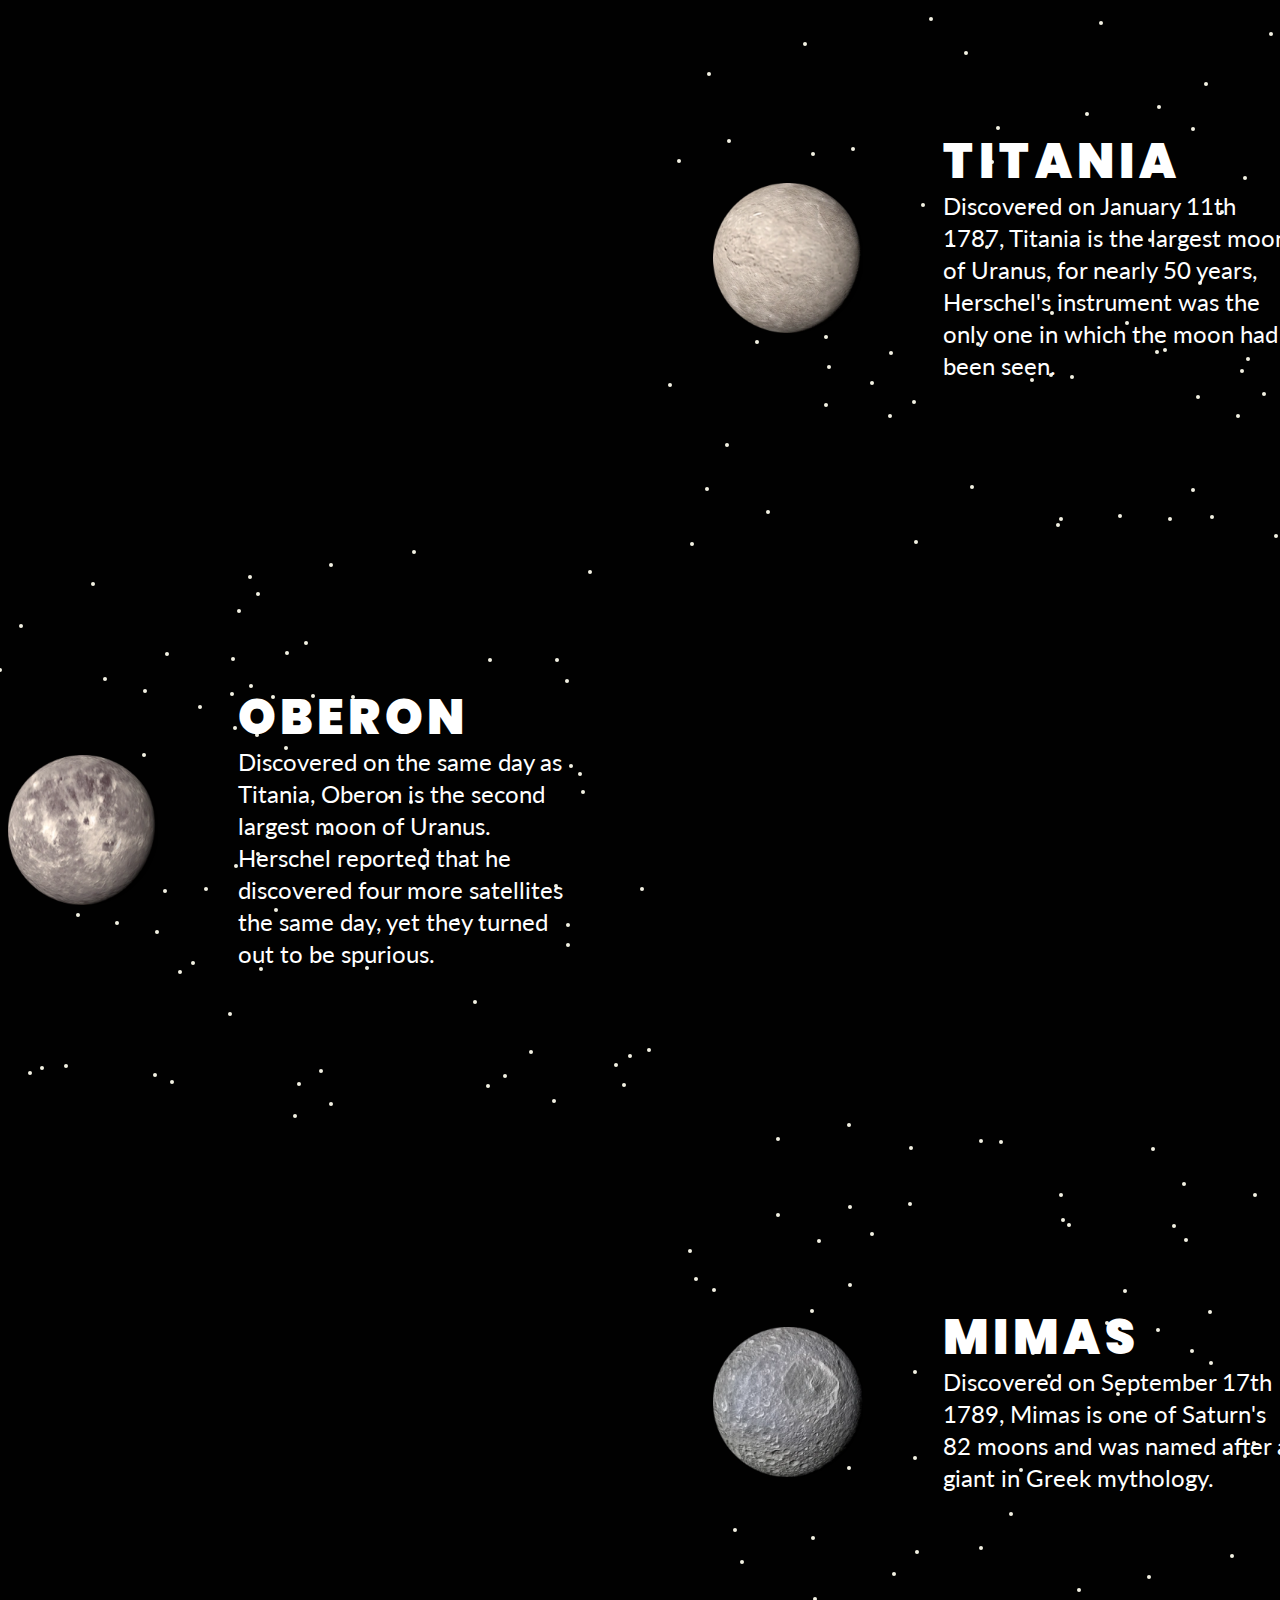
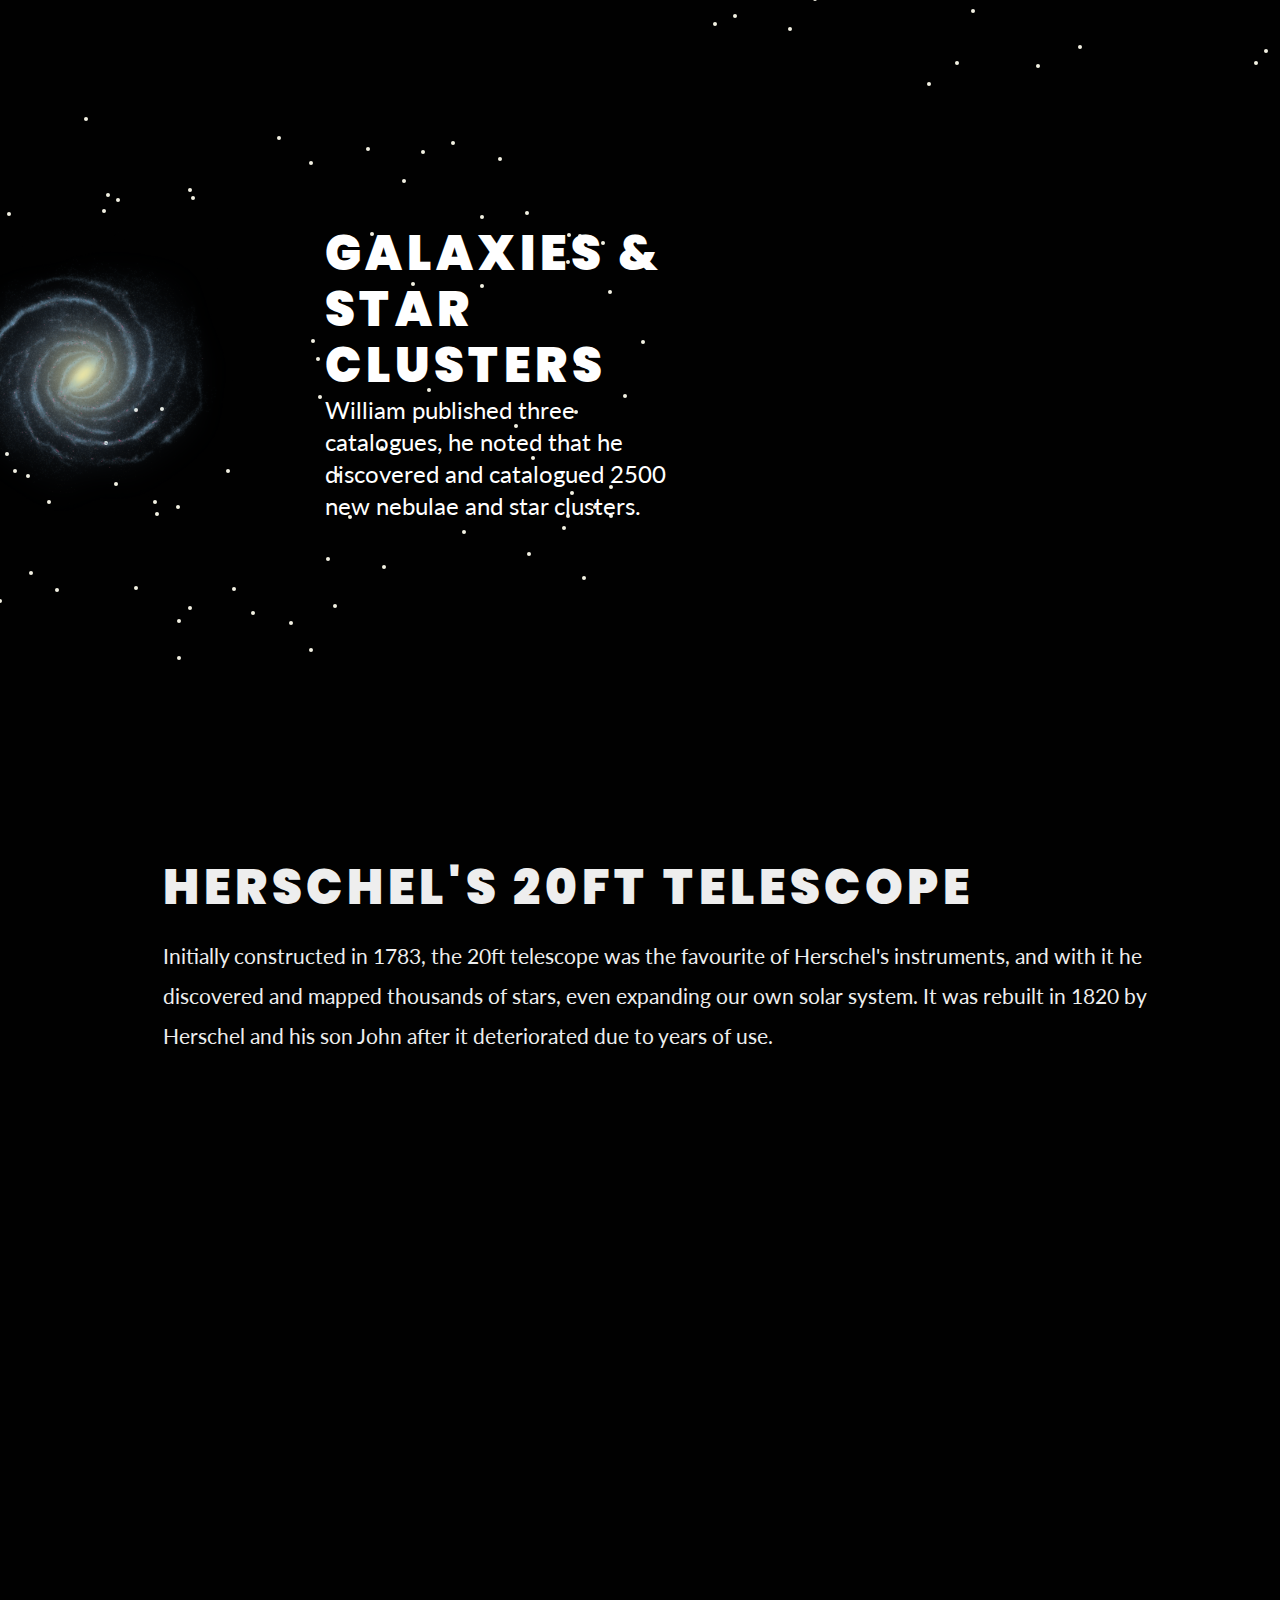
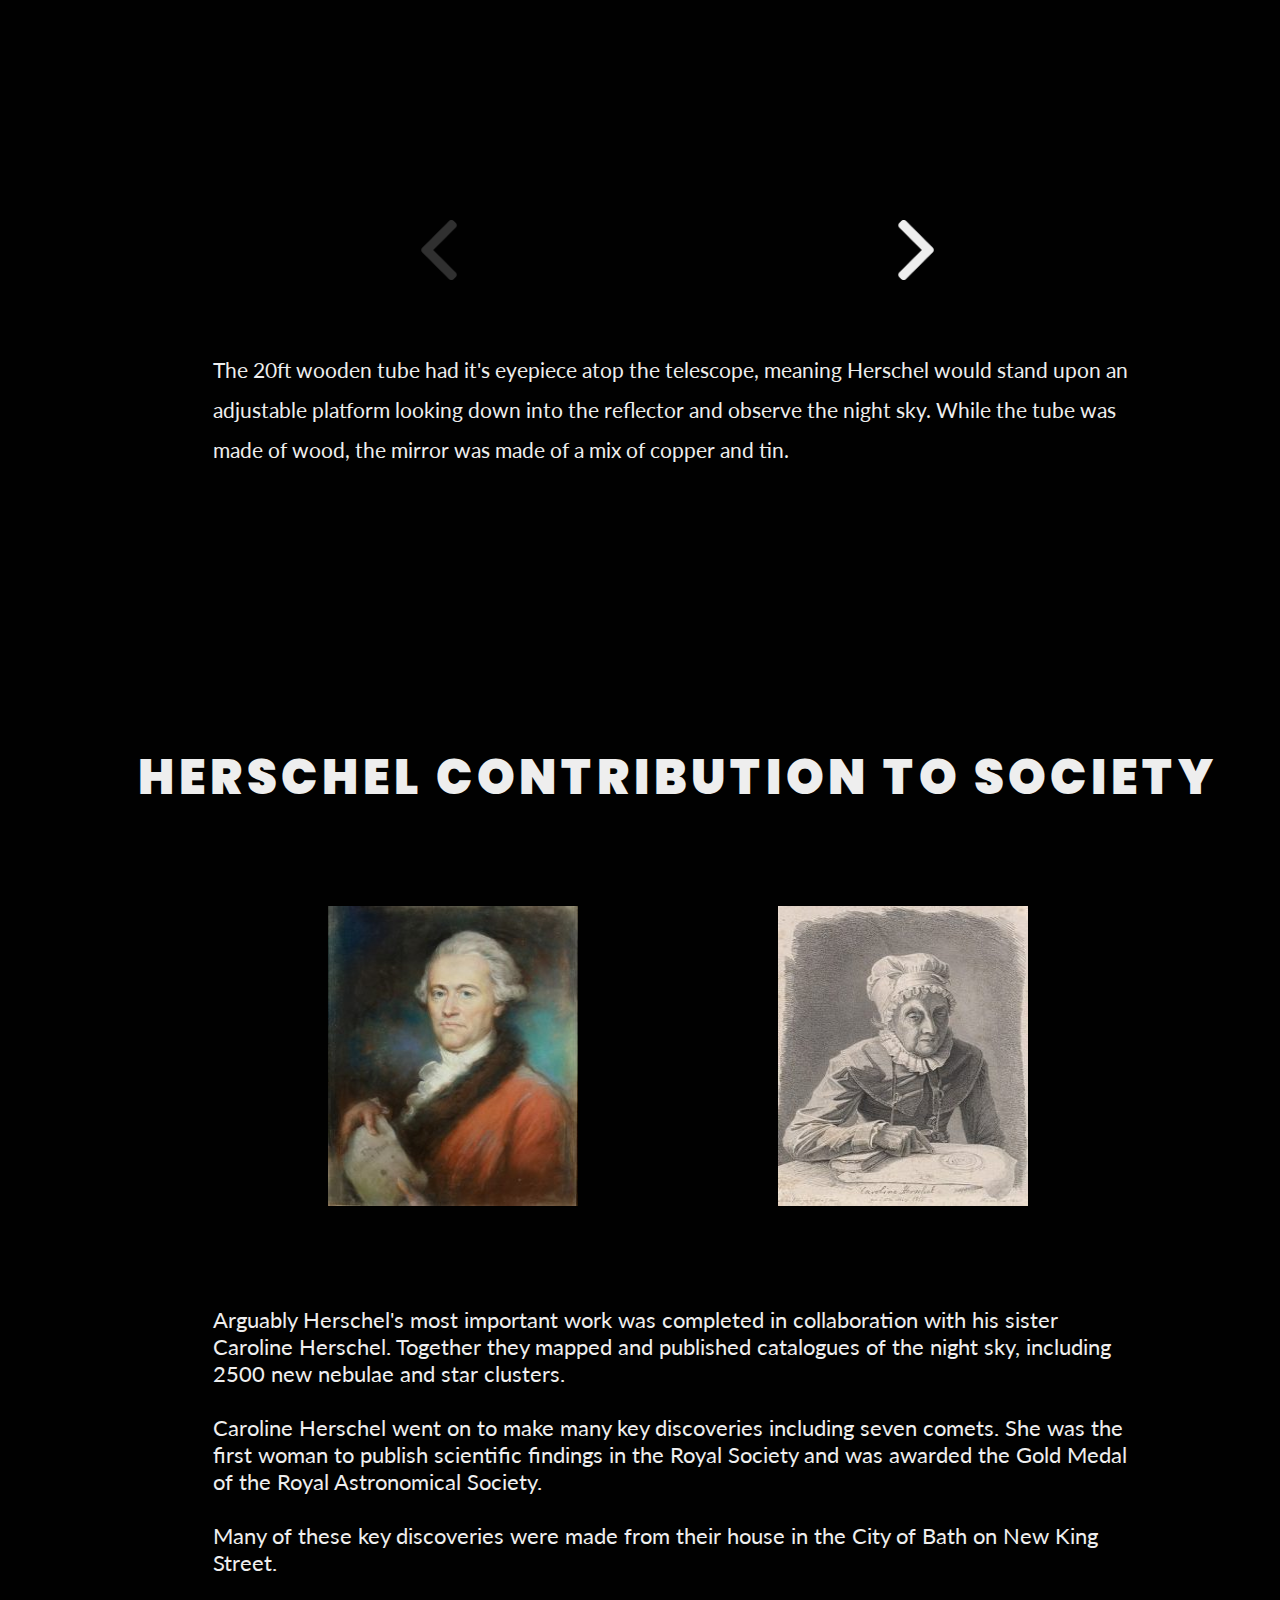
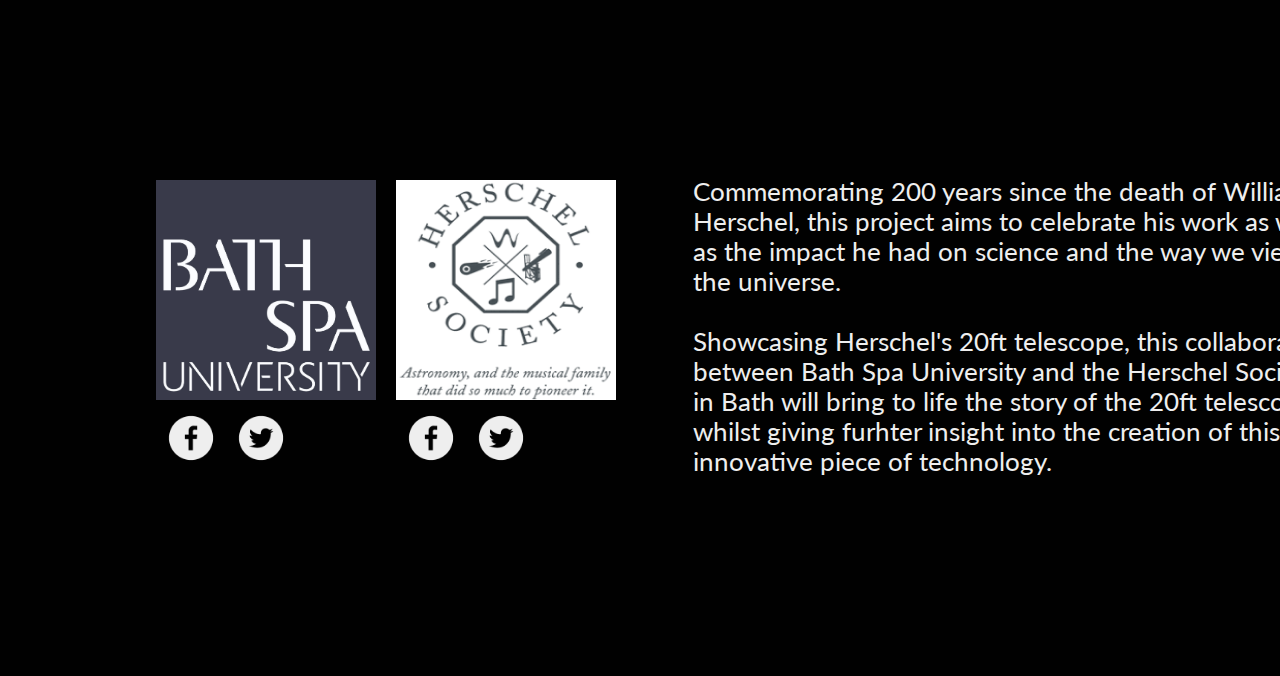
==== commit 650164e9: "Added alt text to img tags" ====
--- a/index.html
+++ b/index.html
@@ -22,7 +22,12 @@
           <a class="nav-link" href="#history">History</a>
         </ul>
       </li>
-      <img id="nav-arrow" src="images/right-arrow.png" onclick="openNav()" />
+      <img
+        id="nav-arrow"
+        src="images/right-arrow.png"
+        alt=""
+        onclick="openNav()"
+      />
     </nav>
 
     <main class="grid-container">
@@ -33,7 +38,7 @@
             200
           </h1>
           <a href="#uranus">
-            <img id="header-arrow-desktop" src="images/down-arrow.png"
+            <img id="header-arrow-desktop" src="images/down-arrow.png" alt=""
           /></a>
         </div>
 
@@ -48,13 +53,17 @@
           Herschel made many key discoveries - lets have a look at just a few...
         </p>
         <a href="#uranus">
-          <img id="header-arrow-mobile" src="images/down-arrow.png"
+          <img id="header-arrow-mobile" src="images/down-arrow.png" alt=""
         /></a>
       </header>
 
       <div id="uranus" class="timeline-section">
         <div class="star"></div>
-        <img class="timeline-img" src="images/uranus3.png" />
+        <img
+          class="timeline-img"
+          src="images/uranus3.png"
+          alt="Picture of the planet Uranus"
+        />
         <div class="timeline-text">
           <h2>URANUS</h2>
           <p>
@@ -68,7 +77,11 @@
       </div>
 
       <div id="titania" class="timeline-section">
-        <img class="timeline-img" src="images/titania.png" />
+        <img
+          class="timeline-img"
+          src="images/titania.png"
+          alt="Picture of the moon Titania"
+        />
         <div class="timeline-text">
           <h2>TITANIA</h2>
           <p>
@@ -80,7 +93,11 @@
       </div>
 
       <div id="oberon" class="timeline-section">
-        <img class="timeline-img" src="images/oberon.png" />
+        <img
+          class="timeline-img"
+          src="images/oberon.png"
+          alt="Picture of the moon Oberon"
+        />
         <div class="timeline-text">
           <h2>OBERON</h2>
           <p>
@@ -92,7 +109,11 @@
       </div>
 
       <div id="mimas" class="timeline-section">
-        <img class="timeline-img" src="images/mimas.png" />
+        <img
+          class="timeline-img"
+          src="images/mimas.png"
+          alt="Picture of the moon Mimas"
+        />
         <div class="timeline-text">
           <h2>MIMAS</h2>
           <p>
@@ -103,7 +124,11 @@
       </div>
 
       <div id="galaxy" class="timeline-section">
-        <img class="timeline-img" src="images/milkyway.png" />
+        <img
+          class="timeline-img"
+          src="images/milkyway.png"
+          alt="Picture of the Milky Way"
+        />
 
         <div class="timeline-text">
           <h2>GALAXIES & STAR CLUSTERS</h2>
@@ -130,11 +155,9 @@
           <div id="carousel">
             <div id="sketchfab-embed-wrapper" class="carousel-item">
               <iframe
-                id="model"
-                title="Gregorian reflecting telescope (1700s)"
+                height="100%"
                 width="100%"
-                height="100%"
-                ui_hint="2"
+                title="William Herschel's 20ft telescope"
                 frameborder="0"
                 allowfullscreen
                 mozallowfullscreen="true"
@@ -144,7 +167,7 @@
                 execution-while-out-of-viewport
                 execution-while-not-rendered
                 web-share
-                src="https://sketchfab.com/models/60e8c68180094d21a83f2340aa8d6013/embed"
+                src="https://sketchfab.com/models/60e8c68180094d21a83f2340aa8d6013/embed?autostart=1&preload=1"
               >
               </iframe>
             </div>
@@ -162,11 +185,13 @@
           <img
             class="model-arrow model-arrow-disabled"
             src="images/arrow-white-left.png"
+            alt=""
             onclick="showVideo()"
           />
           <img
             class="model-arrow"
             src="images/arrow-white-right.png"
+            alt=""
             onclick="showModel()"
           />
           <!-- <button
@@ -216,8 +241,16 @@
       <section id="history">
         <h2>HERSCHEL CONTRIBUTION TO SOCIETY</h2>
         <div class="history-img-container">
-          <img class="william-img" src="images/william.jpg" />
-          <img class="caroline-img" src="images/caroline.jpg" />
+          <img
+            class="william-img"
+            src="images/william.jpg"
+            alt="Painting in colour of William Herschel"
+          />
+          <img
+            class="caroline-img"
+            src="images/caroline.jpg"
+            alt="Black and white picture of Caroline Herschel"
+          />
         </div>
         <p>
           Arguably Herschel's most important work was completed in collaboration
@@ -236,34 +269,52 @@
       <footer>
         <div class="company-container">
           <a href="https://www.bathspa.ac.uk/" target="_blank">
-            <img class="company-logo" src="images/BSpaLogo.jpg"
+            <img
+              class="company-logo"
+              src="images/BSpaLogo.jpg"
+              alt="Picture of Bath Spa University's logo"
           /></a>
           <div class="social-container">
             <a
               href="https://www.facebook.com/bath.spa.university/"
               target="_blank"
             >
-              <img class="social-media-links" src="images/facebook.png"
+              <img
+                class="social-media-links"
+                src="images/facebook.png"
+                alt="Picture of the Facebook logo"
             /></a>
 
             <a href="https://twitter.com/BathSpaUni" target="_blank">
-              <img class="social-media-links" src="images/twitter.png"
+              <img
+                class="social-media-links"
+                src="images/twitter.png"
+                alt="Picture of the Twitter logo"
             /></a>
           </div>
         </div>
 
         <div class="company-container">
           <a href="http://herschelsociety.org.uk/" target="_blank">
-            <img class="company-logo" src="images/herschellogo2.png"
+            <img
+              class="company-logo"
+              src="images/herschellogo2.png"
+              alt="Picture of The Herschel Society's logo"
           /></a>
 
           <div class="social-container">
             <a href="https://www.facebook.com/groups/bathhs" target="_blank">
-              <img class="social-media-links" src="images/facebook.png"
+              <img
+                class="social-media-links"
+                src="images/facebook.png"
+                alt="Picture of the Facebook logo"
             /></a>
 
             <a href="https://twitter.com/c_herschelsoc" target="_blank">
-              <img class="social-media-links" src="images/twitter.png"
+              <img
+                class="social-media-links"
+                src="images/twitter.png"
+                alt="Picture of the Twitter logo"
             /></a>
           </div>
         </div>
--- a/main.css
+++ b/main.css
@@ -237,7 +237,6 @@
   max-width: 1280px;
   /* width: 700px; */
   height: 700px;
-  background-color: rgb(196, 123, 123);
 }
 
 #sketchfab-embed-wrapper {
@@ -281,21 +280,12 @@
   justify-content: center;
 } */
 
-.model-video {
-  position: absolute;
-  left: 160px;
-  width: 900px;
-  height: 800px;
-  background-color: red;
-  z-index: -2;
-}
-
 #carousel-controls {
   display: flex;
-  justify-content: center;
+  justify-content: space-evenly;
   min-width: 700px;
   width: 100%;
-  margin-top: 10px;
+  margin-top: 20px;
 }
 
 .thumbnail {
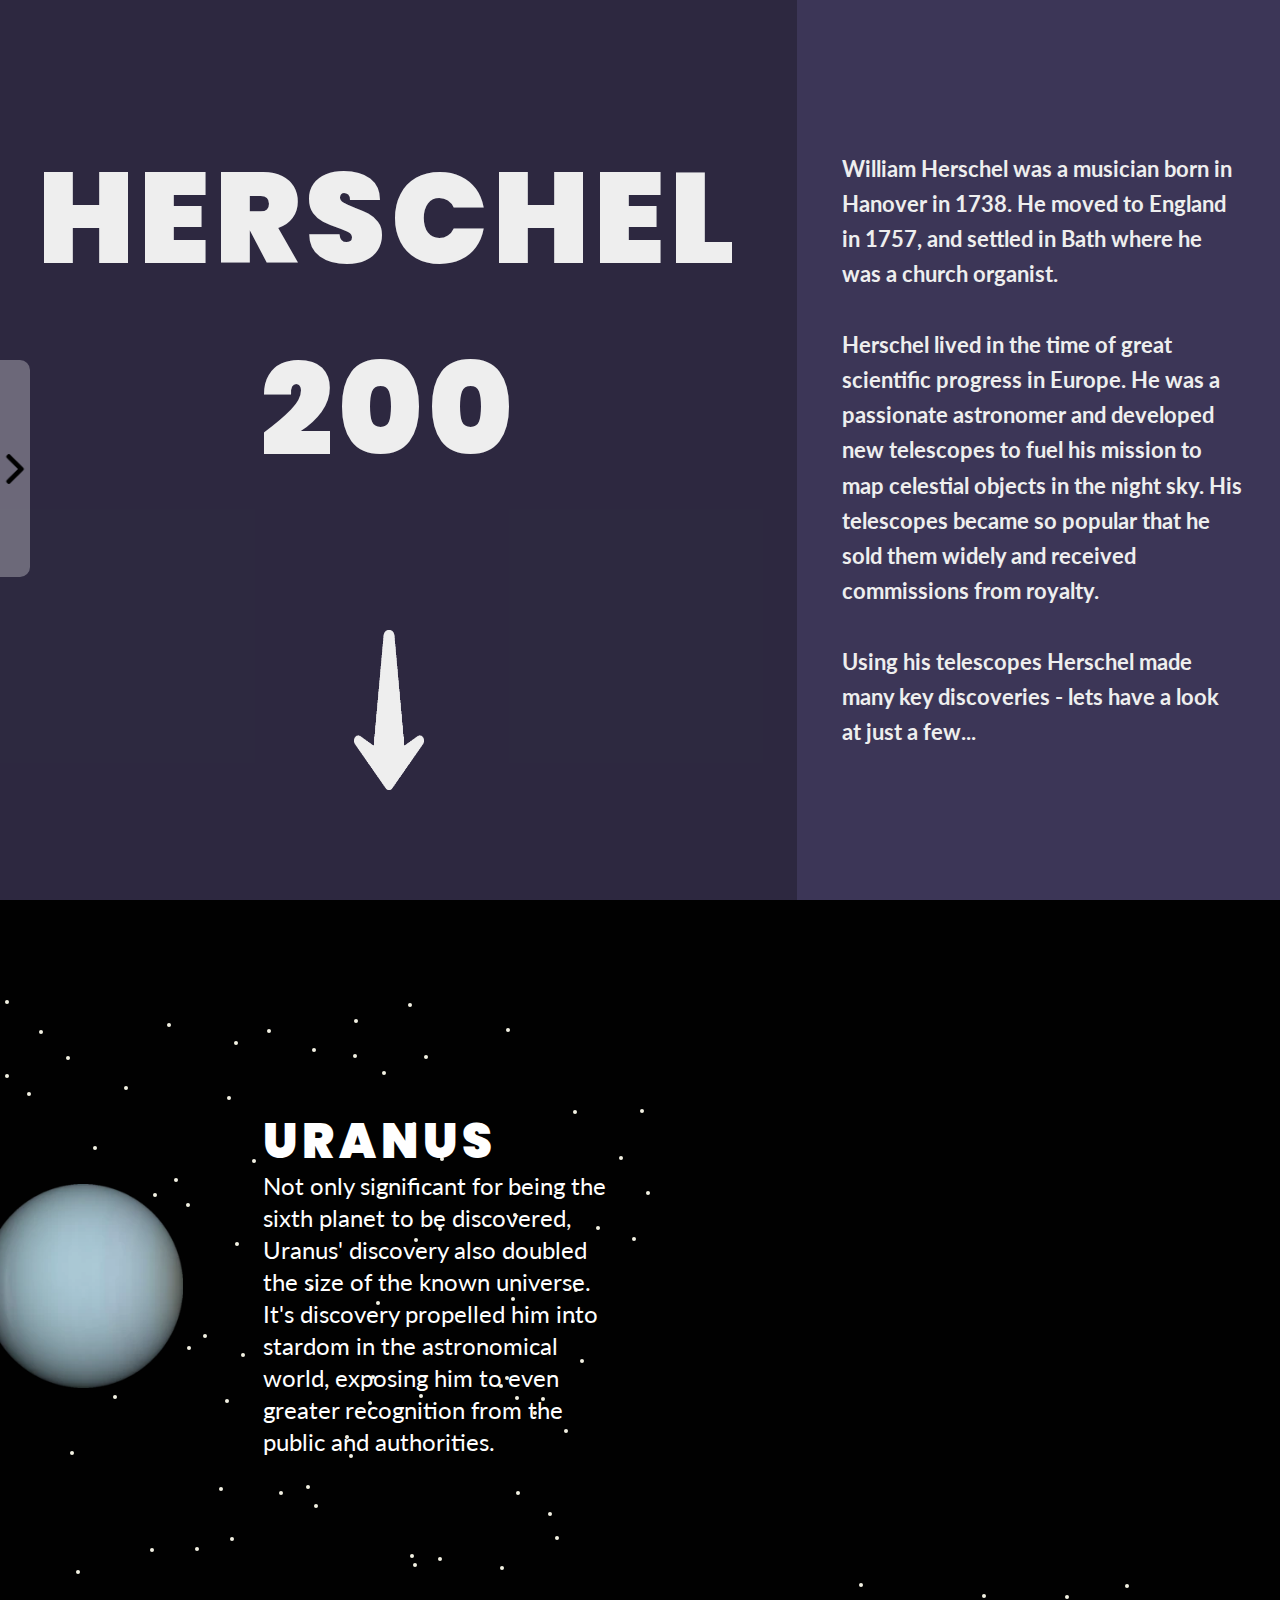
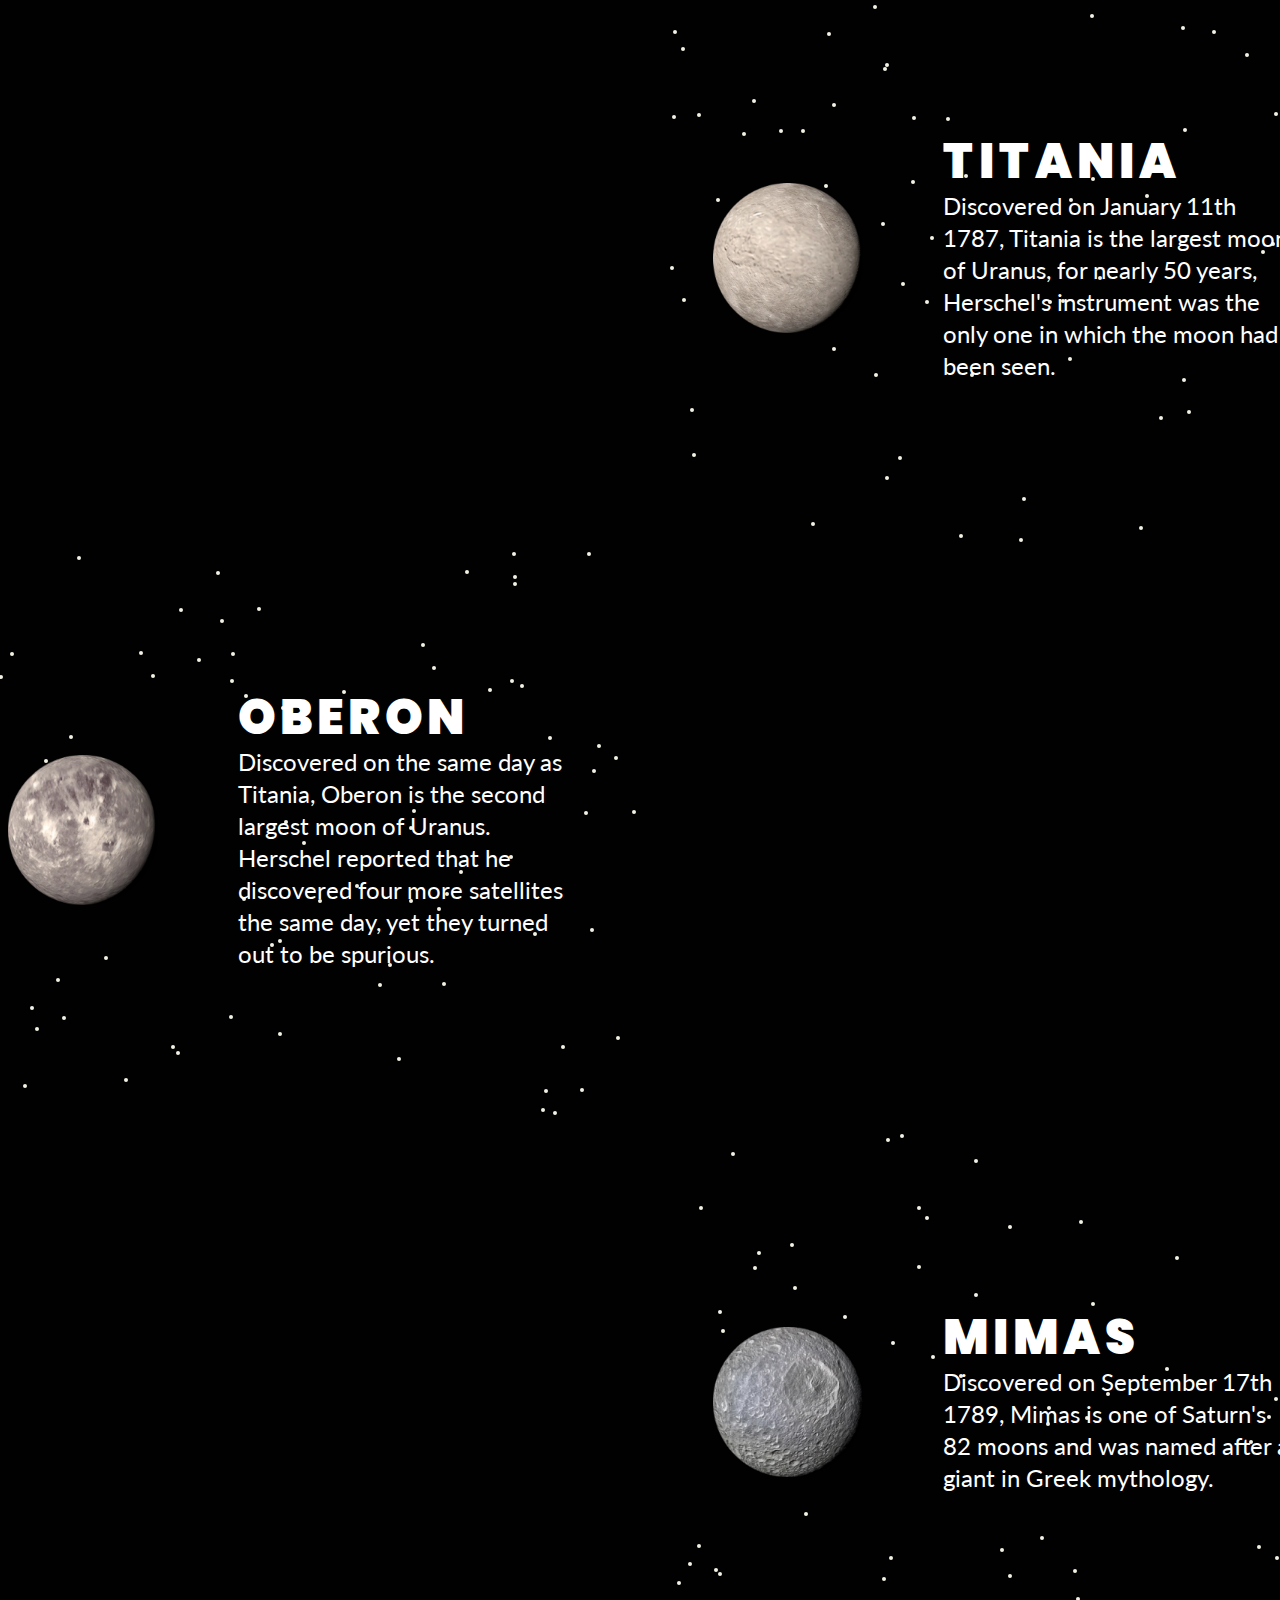
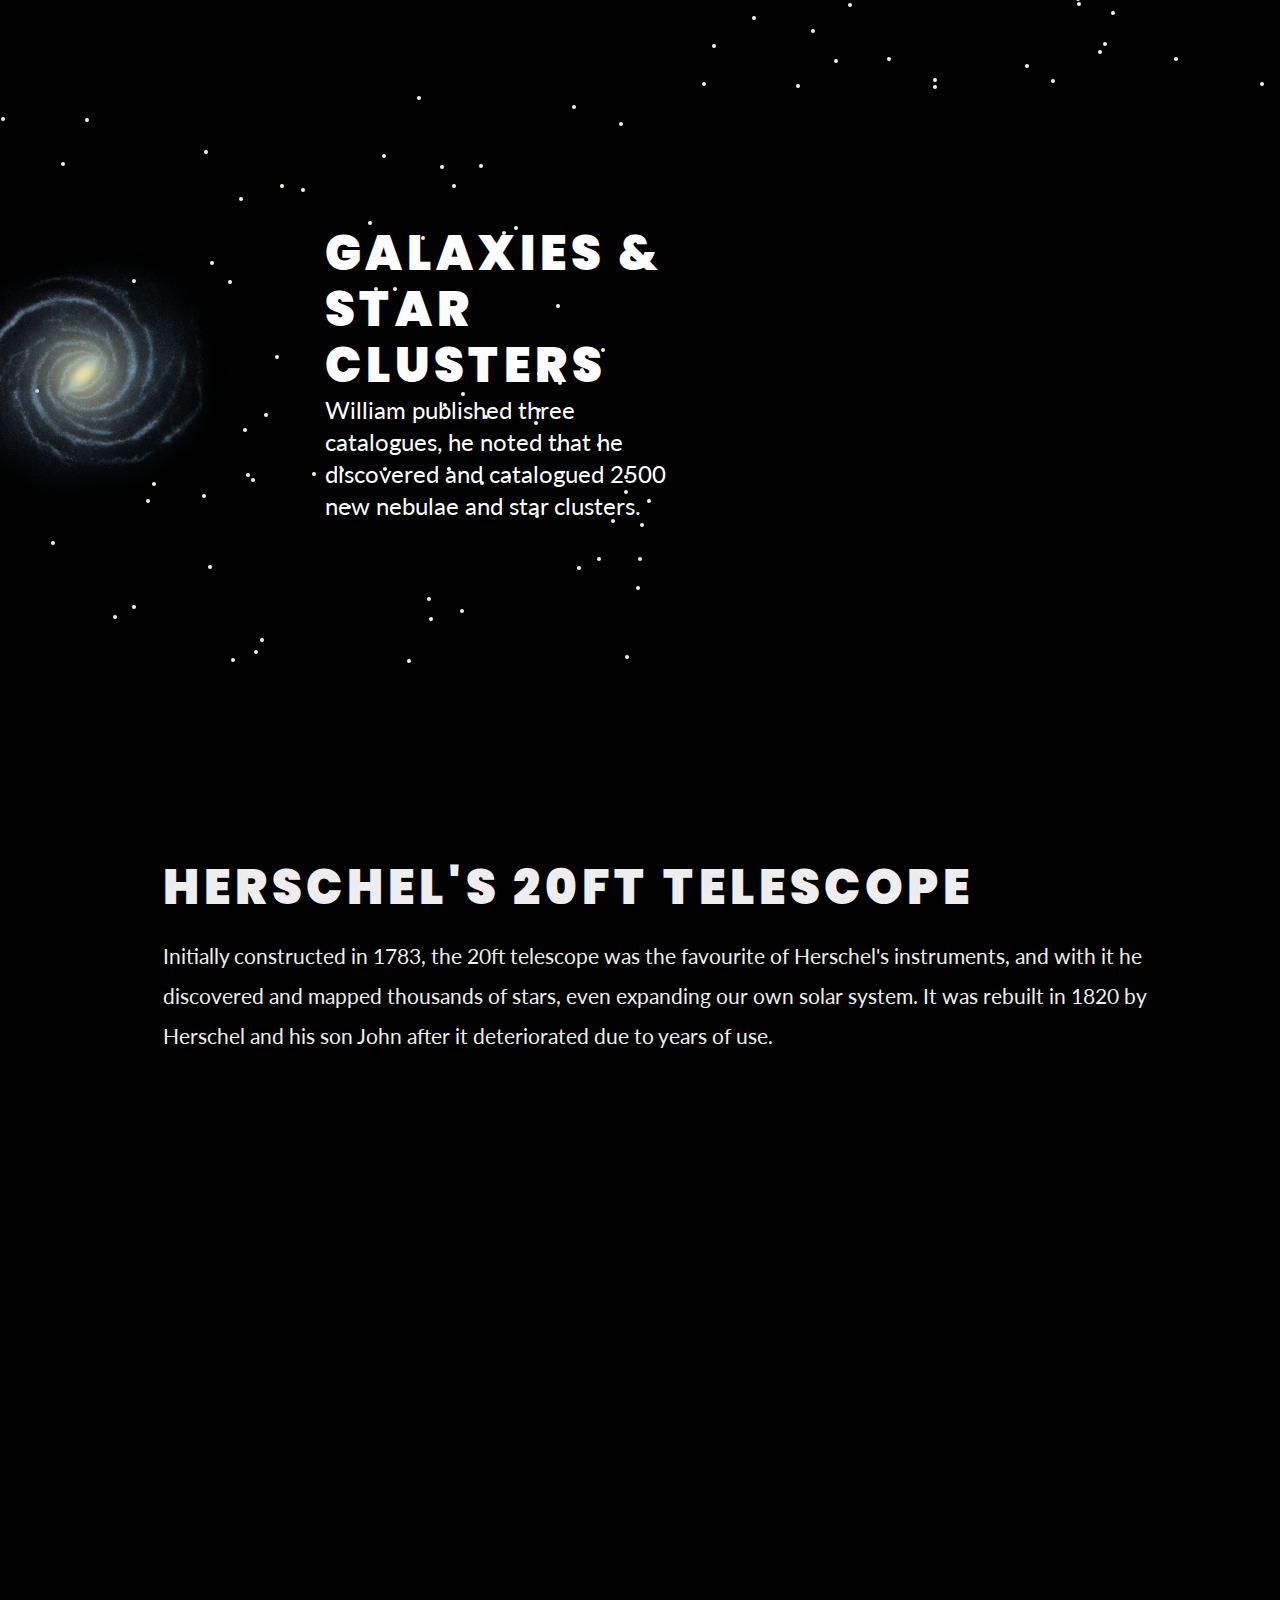
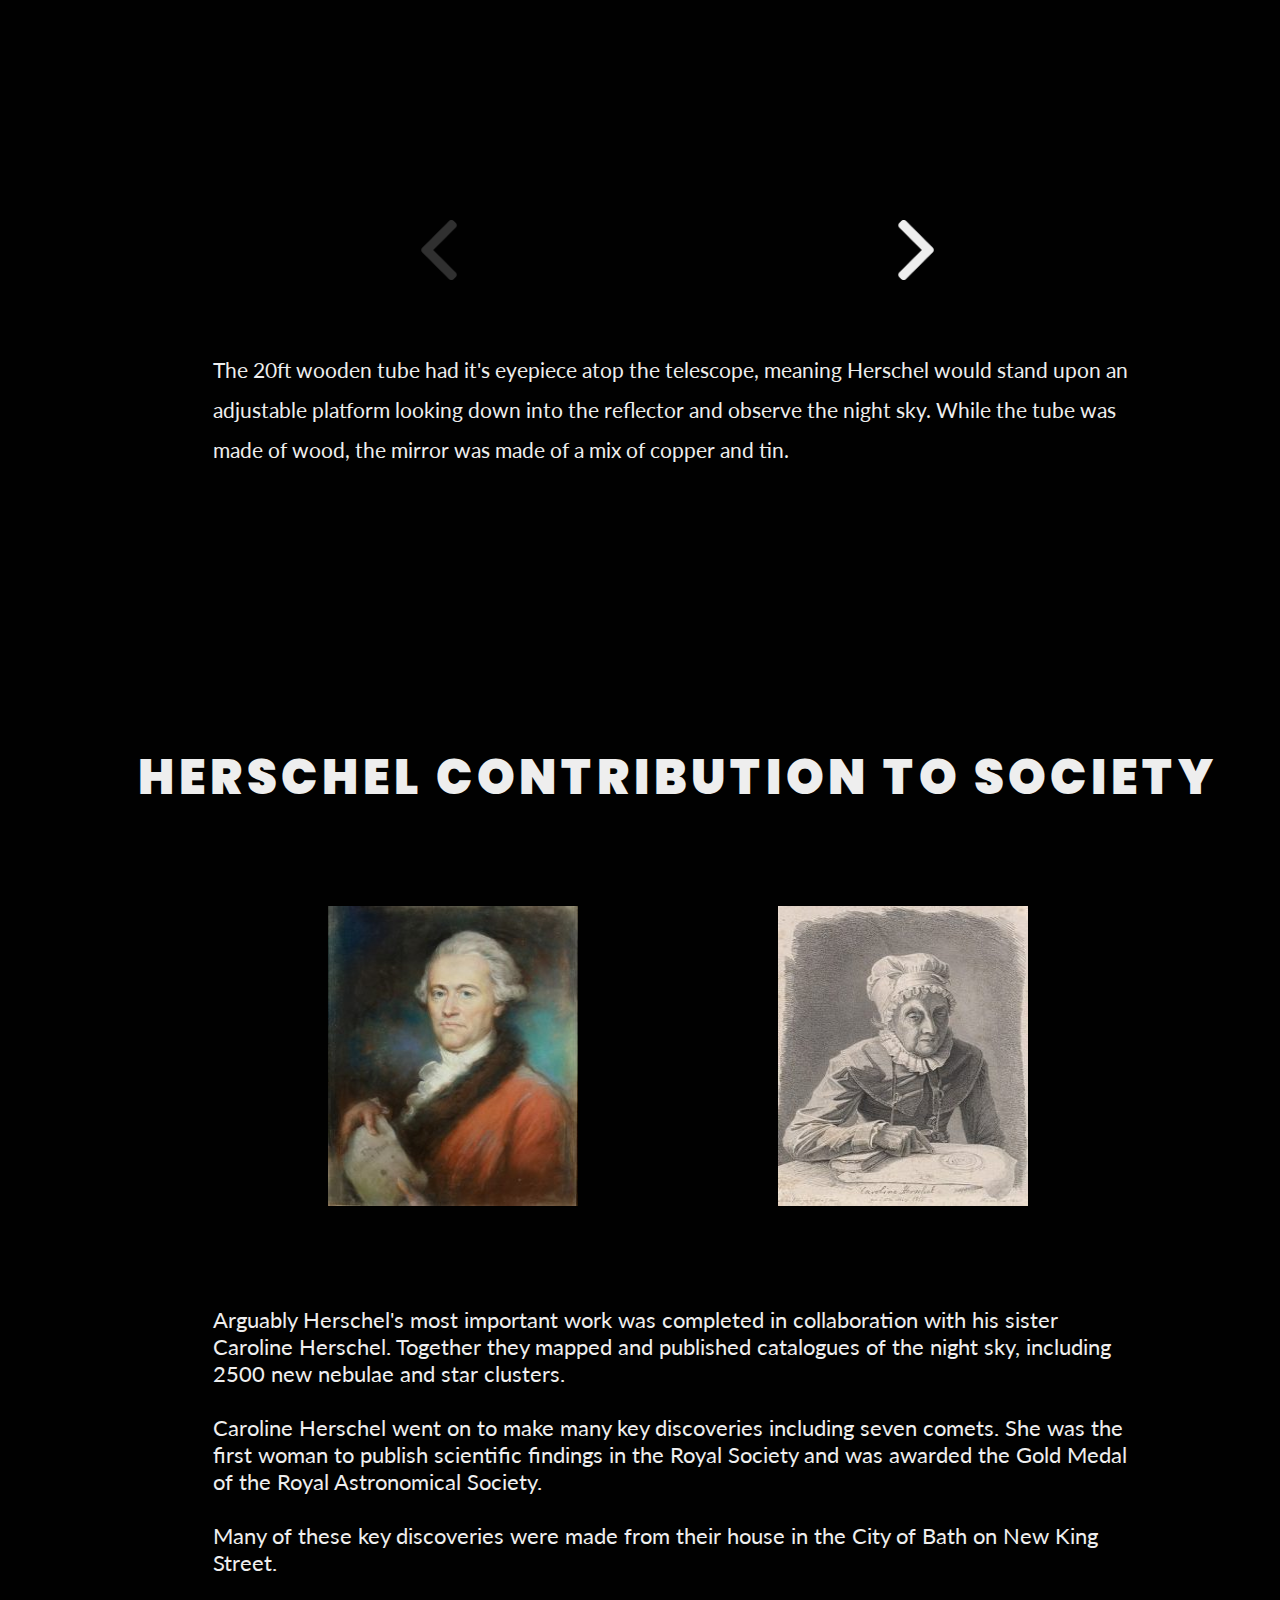
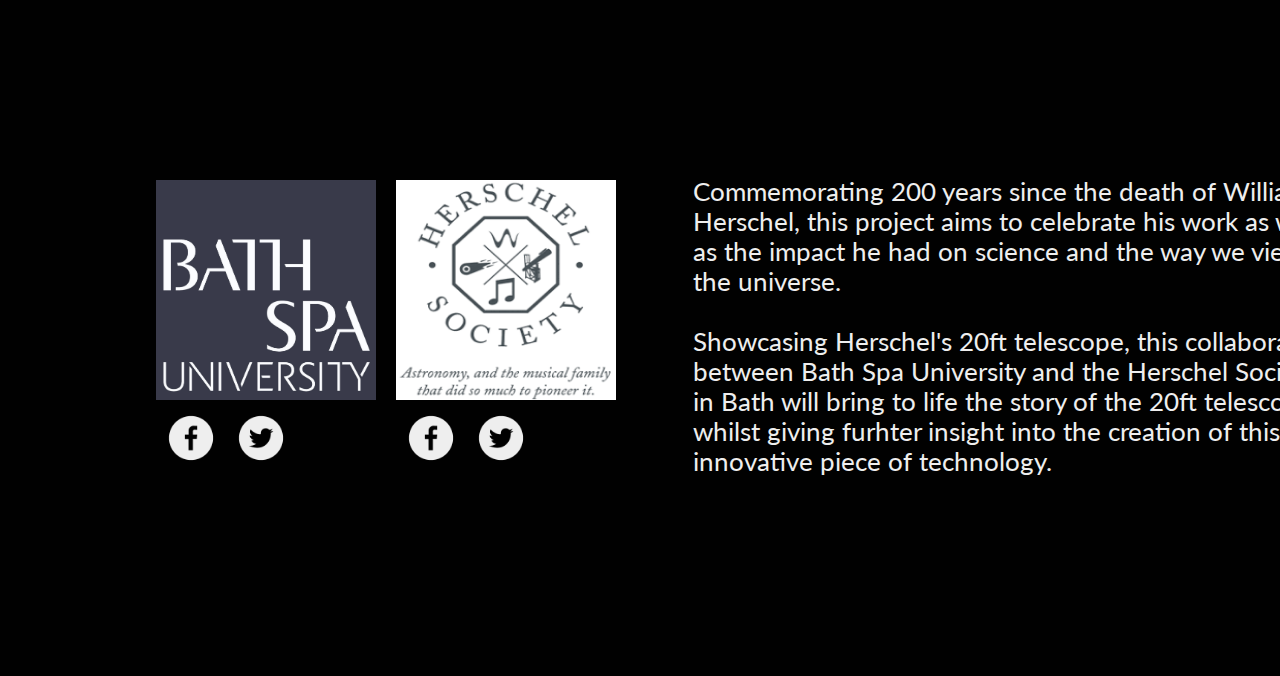
==== commit ac67d78e: "Final commit?" ====
--- a/index.html
+++ b/index.html
@@ -194,40 +194,8 @@
             alt=""
             onclick="showModel()"
           />
-          <!-- <button
-            class="thumbnail"
-            data-action="prev"
-            onclick="showVideo()"
-          ></button>
-          <button
-            class="thumbnail thumbnail-disabled"
-            data-action="next"
-            onclick="showModel()"
-          ></button> -->
         </div>
       </section>
-
-      <!-- <div id="sketchfab-embed-wrapper">
-            <iframe
-              id="model"
-              title="Gregorian reflecting telescope (1700s)"
-              width="100%"
-              height="100%"
-              ui_hint="2"
-              frameborder="0"
-              allowfullscreen
-              mozallowfullscreen="true"
-              webkitallowfullscreen="true"
-              allow="autoplay; fullscreen; xr-spatial-tracking"
-              xr-spatial-tracking
-              execution-while-out-of-viewport
-              execution-while-not-rendered
-              web-share
-              src="https://sketchfab.com/models/60e8c68180094d21a83f2340aa8d6013/embed"
-            >
-            </iframe>
-          </div> -->
-      <!-- <video class="model-video"></video> -->
 
       <section class="post-model-text">
         <p>
--- a/main.css
+++ b/main.css
@@ -272,13 +272,6 @@
   color: #eee;
   grid-area: 10 / 3 / 11 / 9;
 }
-
-/* #sketchfab-embed-wrapper {
-  width: 900px;
-  height: 800px;
-  display: flex;
-  justify-content: center;
-} */
 
 #carousel-controls {
   display: flex;
--- a/responsive.css
+++ b/responsive.css
@@ -363,6 +363,10 @@
   .timeline-img {
     width: 120px;
     margin-right: 50px;
+  }
+
+  .timeline-section {
+    min-height: 35vh;
   }
 
   .nav-container {
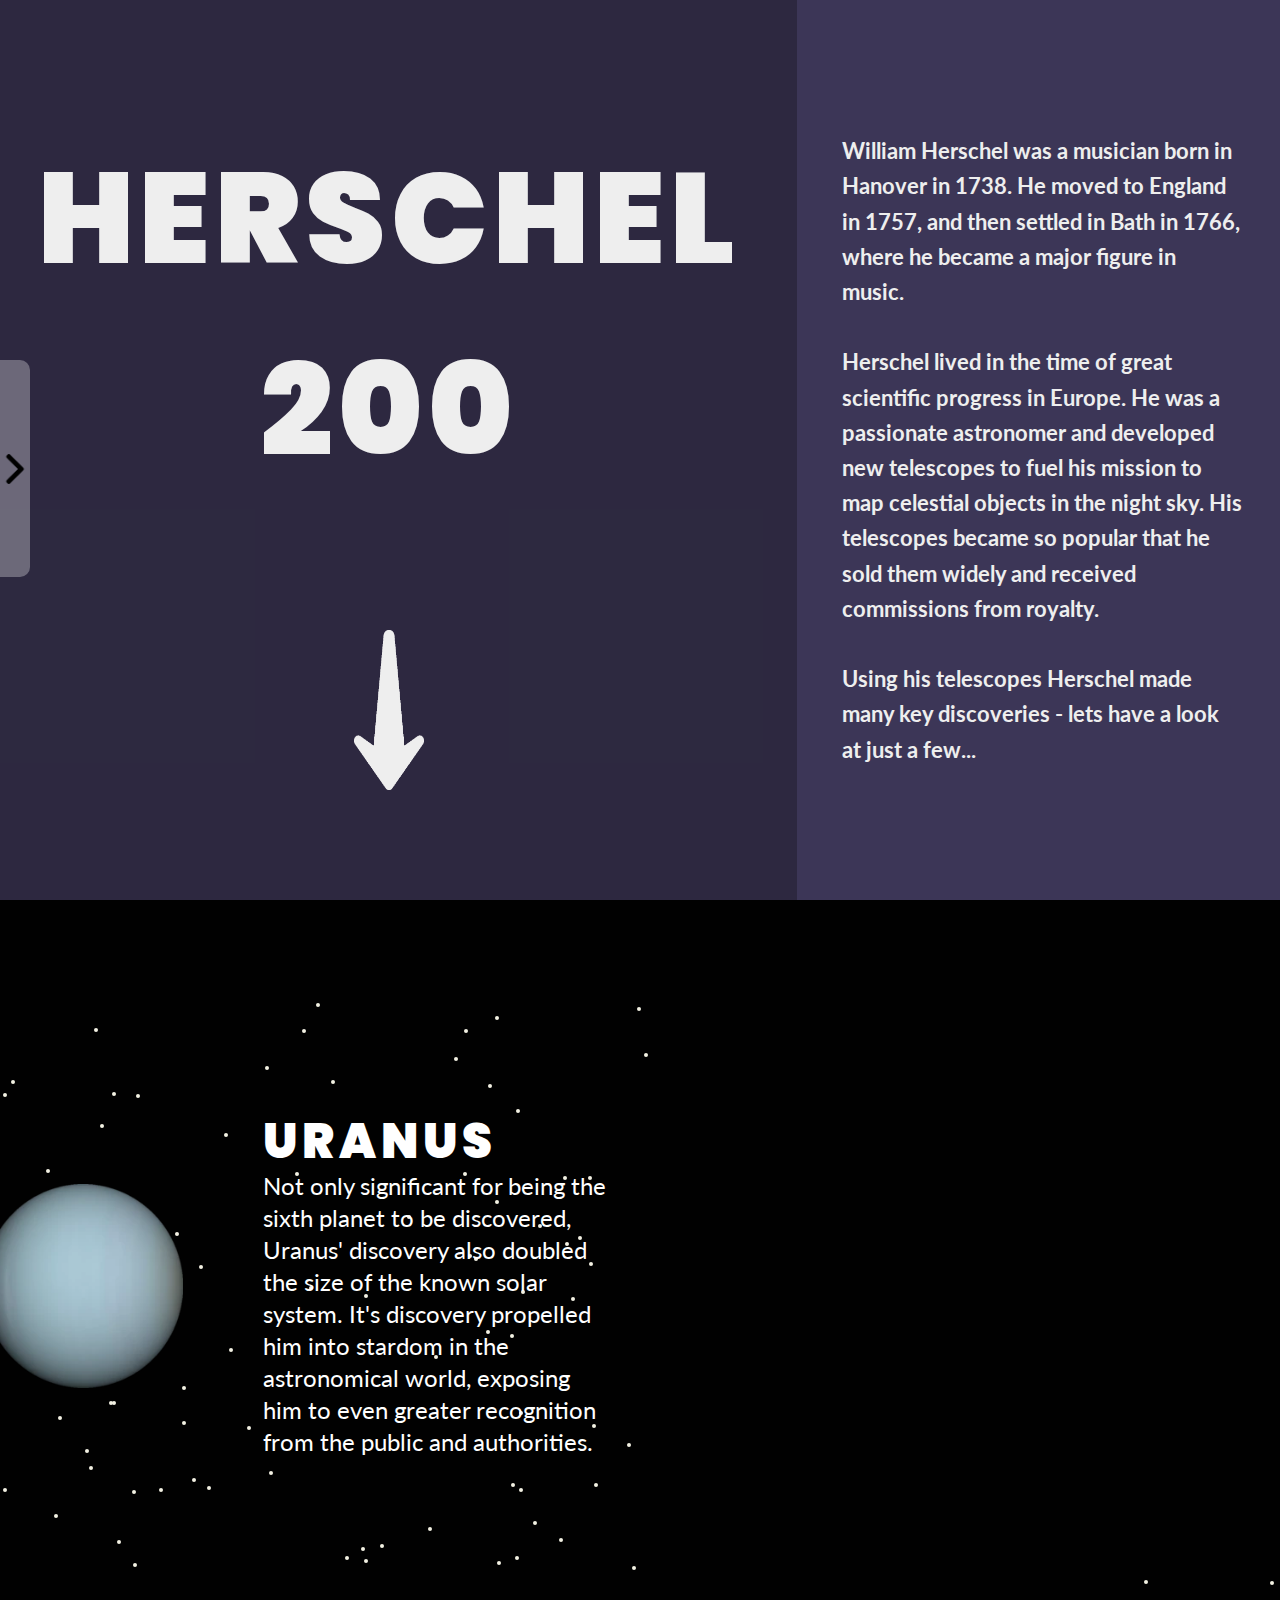
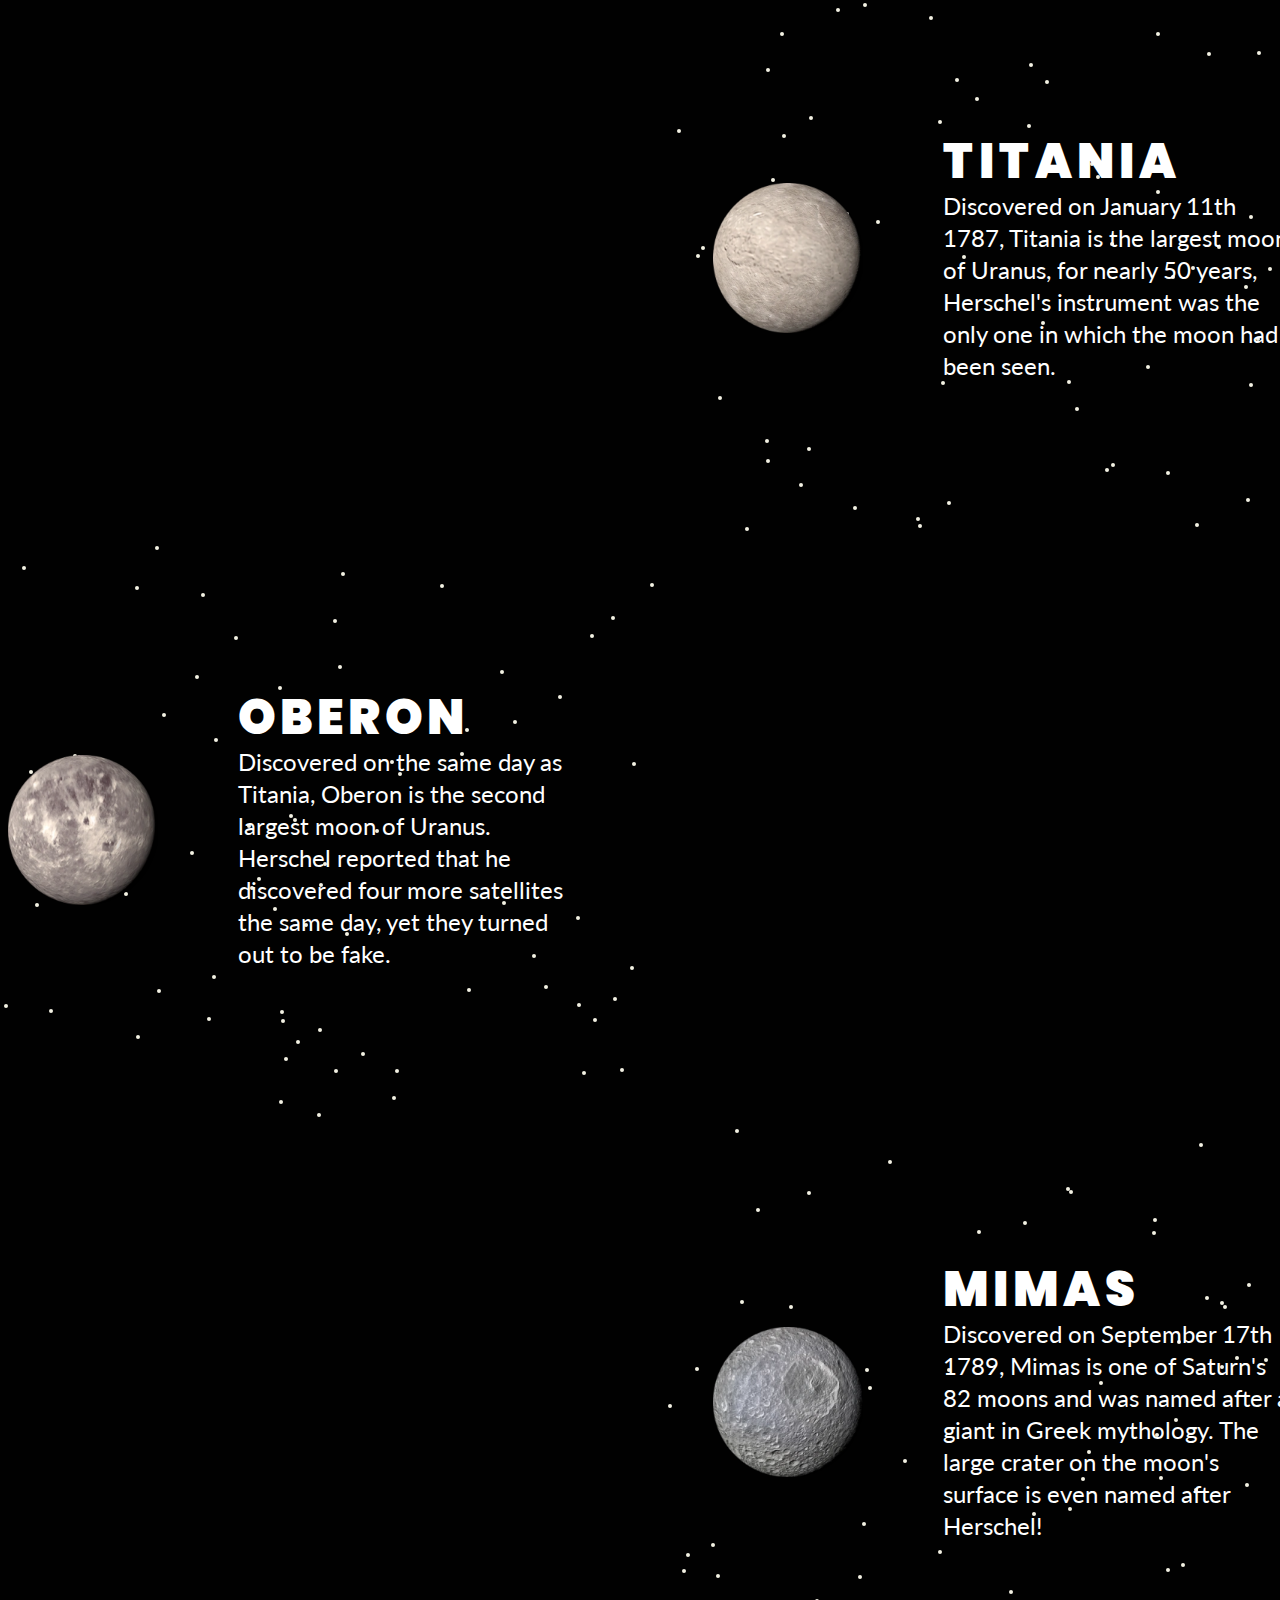
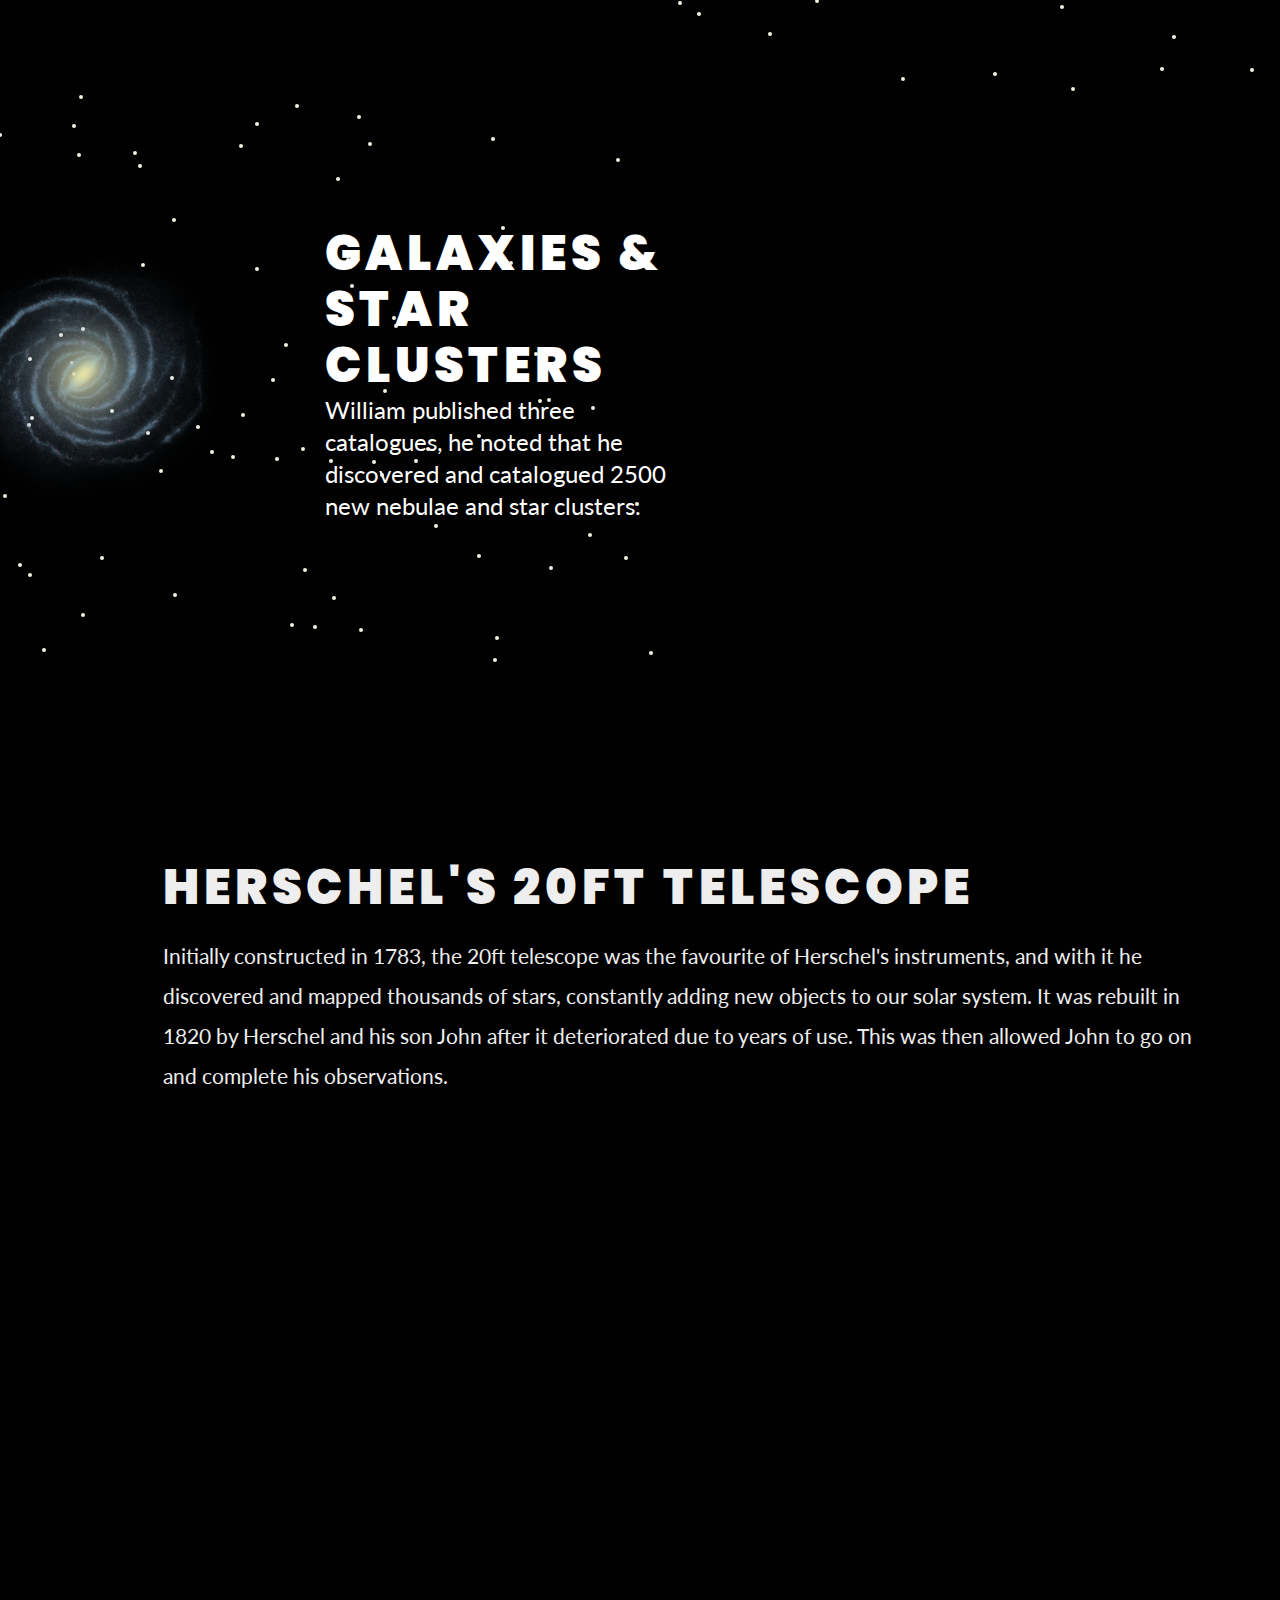
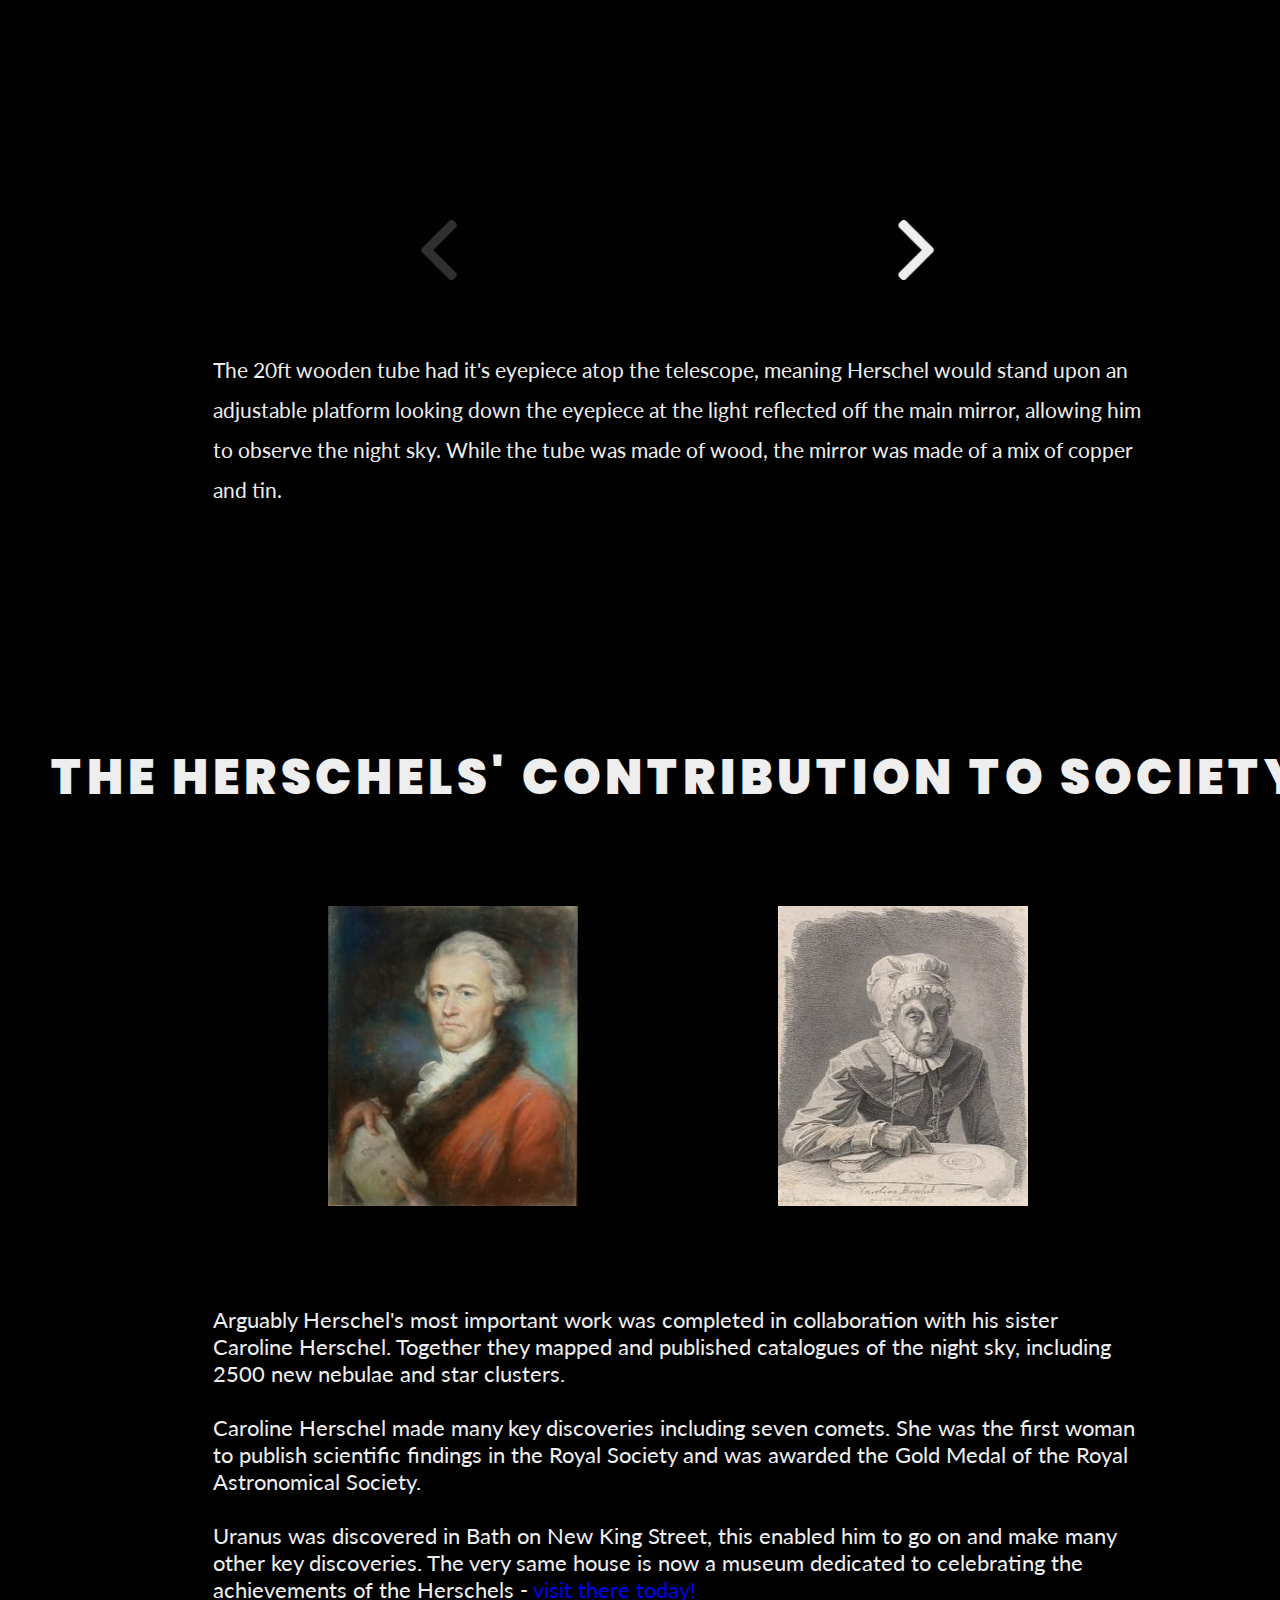
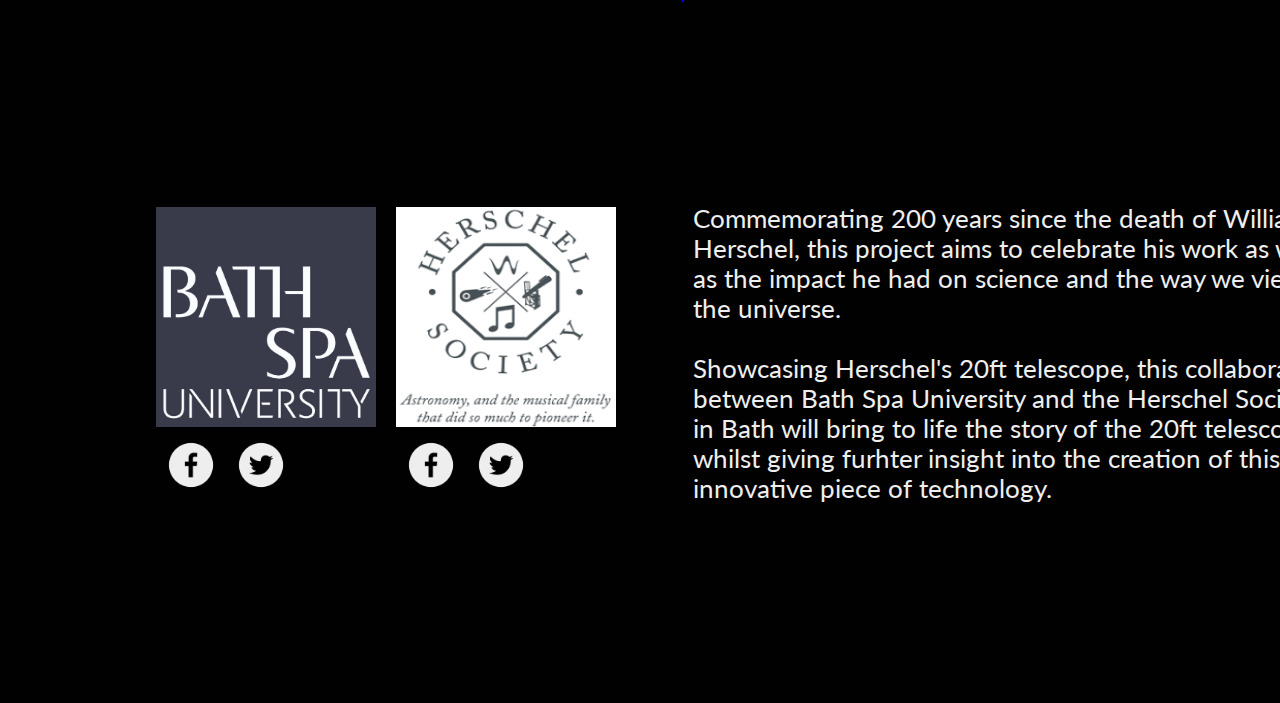
==== commit e9f011b7: "Added in text changes from showcase" ====
--- a/index.html
+++ b/index.html
@@ -44,13 +44,14 @@
 
         <p class="header-p-text">
           William Herschel was a musician born in Hanover in 1738. He moved to
-          England in 1757, and settled in Bath where he was a church
-          organist.<br /><br />Herschel lived in the time of great scientific
-          progress in Europe. He was a passionate astronomer and developed new
-          telescopes to fuel his mission to map celestial objects in the night
-          sky. His telescopes became so popular that he sold them widely and
-          received commissions from royalty.<br /><br />Using his telescopes
-          Herschel made many key discoveries - lets have a look at just a few...
+          England in 1757, and then settled in Bath in 1766, where he became a
+          major figure in music.<br /><br />Herschel lived in the time of great
+          scientific progress in Europe. He was a passionate astronomer and
+          developed new telescopes to fuel his mission to map celestial objects
+          in the night sky. His telescopes became so popular that he sold them
+          widely and received commissions from royalty.<br /><br />Using his
+          telescopes Herschel made many key discoveries - lets have a look at
+          just a few...
         </p>
         <a href="#uranus">
           <img id="header-arrow-mobile" src="images/down-arrow.png" alt=""
@@ -68,8 +69,8 @@
           <h2>URANUS</h2>
           <p>
             Not only significant for being the sixth planet to be discovered,
-            Uranus' discovery also doubled the size of the known universe. It's
-            discovery propelled him into stardom in the astronomical world,
+            Uranus' discovery also doubled the size of the known solar system.
+            It's discovery propelled him into stardom in the astronomical world,
             exposing him to even greater recognition from the public and
             authorities.
           </p>
@@ -103,7 +104,7 @@
           <p>
             Discovered on the same day as Titania, Oberon is the second largest
             moon of Uranus. Herschel reported that he discovered four more
-            satellites the same day, yet they turned out to be spurious.
+            satellites the same day, yet they turned out to be fake.
           </p>
         </div>
       </div>
@@ -118,7 +119,8 @@
           <h2>MIMAS</h2>
           <p>
             Discovered on September 17th 1789, Mimas is one of Saturn's 82 moons
-            and was named after a giant in Greek mythology.
+            and was named after a giant in Greek mythology. The large crater on
+            the moon's surface is even named after Herschel!
           </p>
         </div>
       </div>
@@ -144,9 +146,10 @@
         <p>
           Initially constructed in 1783, the 20ft telescope was the favourite of
           Herschel's instruments, and with it he discovered and mapped thousands
-          of stars, even expanding our own solar system. It was rebuilt in 1820
-          by Herschel and his son John after it deteriorated due to years of
-          use.
+          of stars, constantly adding new objects to our solar system. It was
+          rebuilt in 1820 by Herschel and his son John after it deteriorated due
+          to years of use. This was then allowed John to go on and complete his
+          observations.
         </p>
       </section>
 
@@ -200,14 +203,15 @@
       <section class="post-model-text">
         <p>
           The 20ft wooden tube had it's eyepiece atop the telescope, meaning
-          Herschel would stand upon an adjustable platform looking down into the
-          reflector and observe the night sky. While the tube was made of wood,
-          the mirror was made of a mix of copper and tin.
+          Herschel would stand upon an adjustable platform looking down the
+          eyepiece at the light reflected off the main mirror, allowing him to
+          observe the night sky. While the tube was made of wood, the mirror was
+          made of a mix of copper and tin.
         </p>
       </section>
 
       <section id="history">
-        <h2>HERSCHEL CONTRIBUTION TO SOCIETY</h2>
+        <h2>THE HERSCHELS' CONTRIBUTION TO SOCIETY</h2>
         <div class="history-img-container">
           <img
             class="william-img"
@@ -225,12 +229,20 @@
           with his sister Caroline Herschel. Together they mapped and published
           catalogues of the night sky, including 2500 new nebulae and star
           clusters.<br /><br />
-          Caroline Herschel went on to make many key discoveries including seven
-          comets. She was the first woman to publish scientific findings in the
-          Royal Society and was awarded the Gold Medal of the Royal Astronomical
+          Caroline Herschel made many key discoveries including seven comets.
+          She was the first woman to publish scientific findings in the Royal
+          Society and was awarded the Gold Medal of the Royal Astronomical
           Society.<br /><br />
-          Many of these key discoveries were made from their house in the City
-          of Bath on New King Street.
+
+          Uranus was discovered in Bath on New King Street, this enabled him to
+          go on and make many other key discoveries. The very same house is now
+          a museum dedicated to celebrating the achievements of the Herschels -
+          <a
+            class="museum-link"
+            target="_blank"
+            href="https://herschelmuseum.org.uk/"
+            >visit there today!</a
+          >
         </p>
       </section>
 
--- a/main.css
+++ b/main.css
@@ -448,6 +448,15 @@
   height: 300px;
 }
 
+.museum-link {
+  text-decoration: none;
+}
+
+.museum-link:visited {
+  text-decoration: none;
+  color: blue;
+}
+
 /*--FooterStuff--*/
 
 footer {
@@ -478,15 +487,6 @@
   justify-content: flex-start;
 }
 .company-logo {
-  width: 247px;
-  height: 274px;
-}
-
-#map {
-  background-size: contain;
-  min-width: 100%;
-  max-height: 100vh;
-  background-color: #010101;
-  background-blend-mode: lighten;
-  grid-area: 14 / 1 / 15 / 10;
-}
+  width: 280px;
+  height: 280px;
+}
